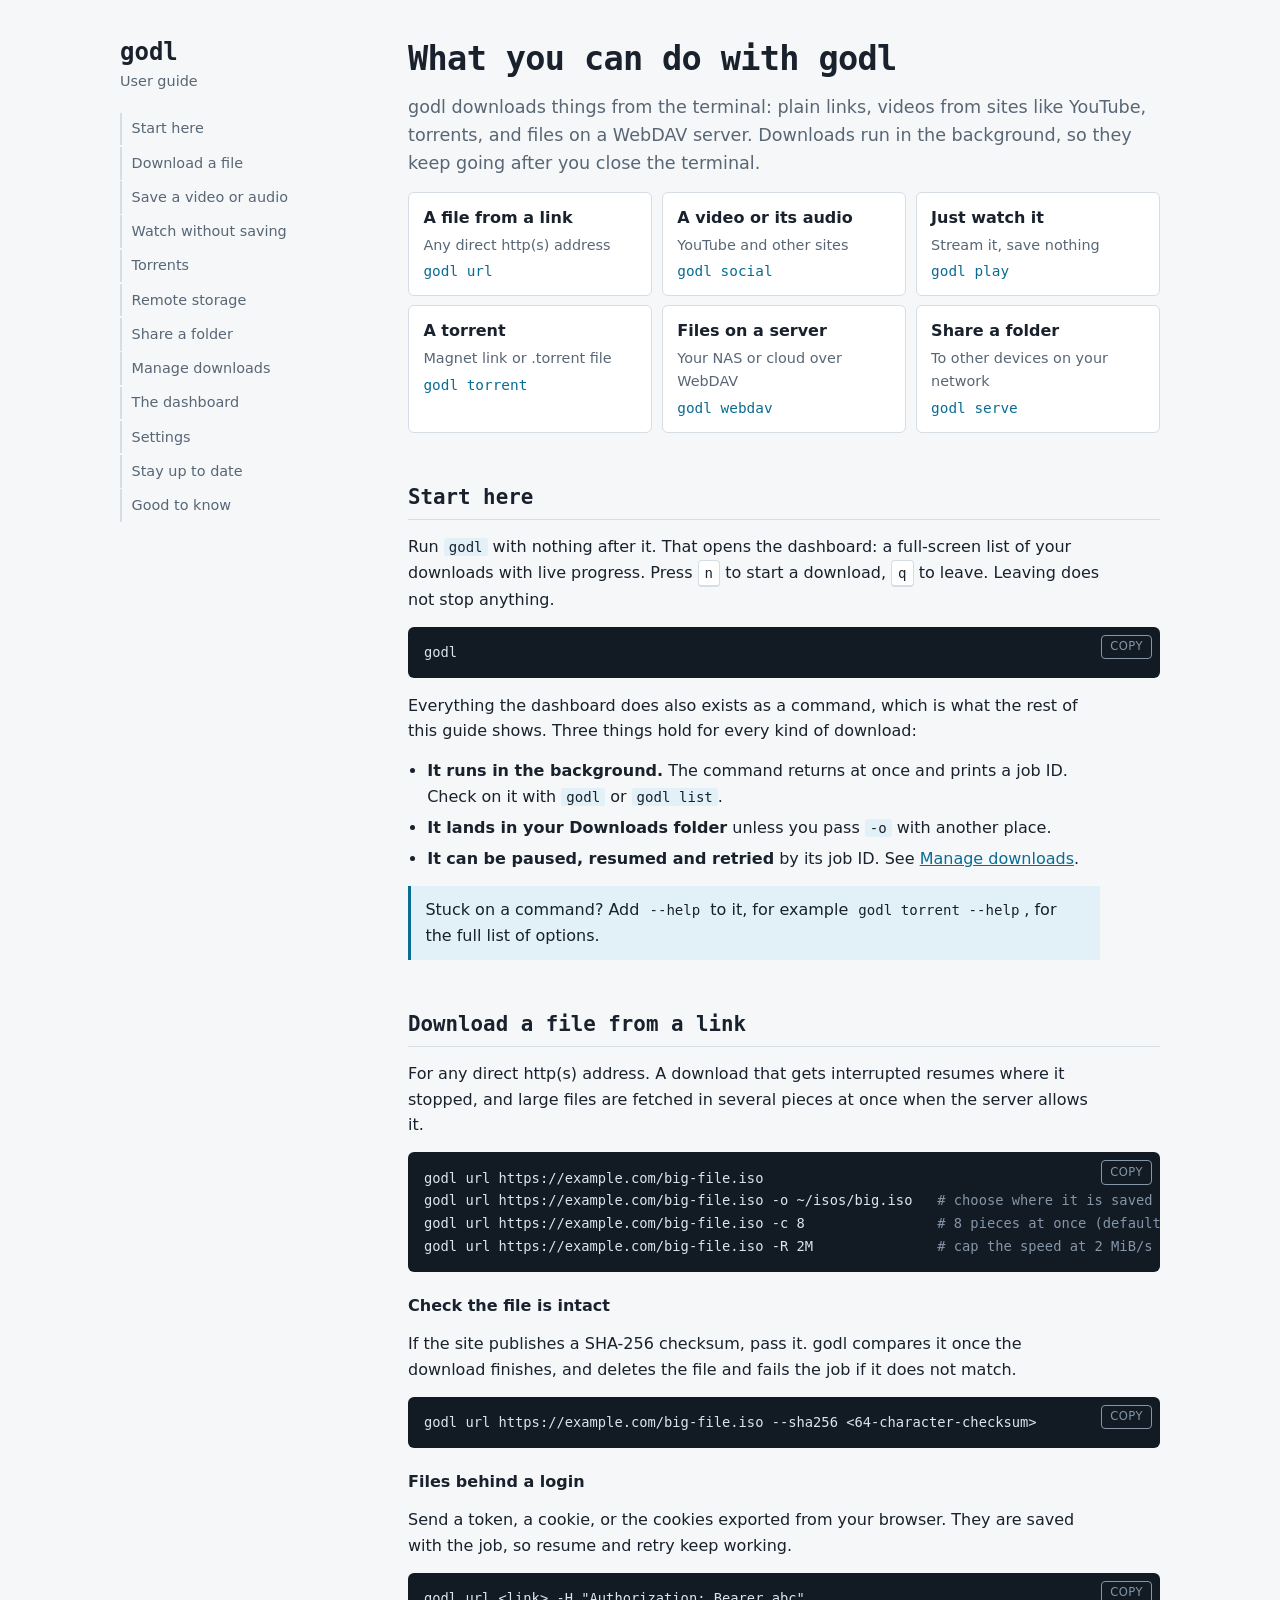
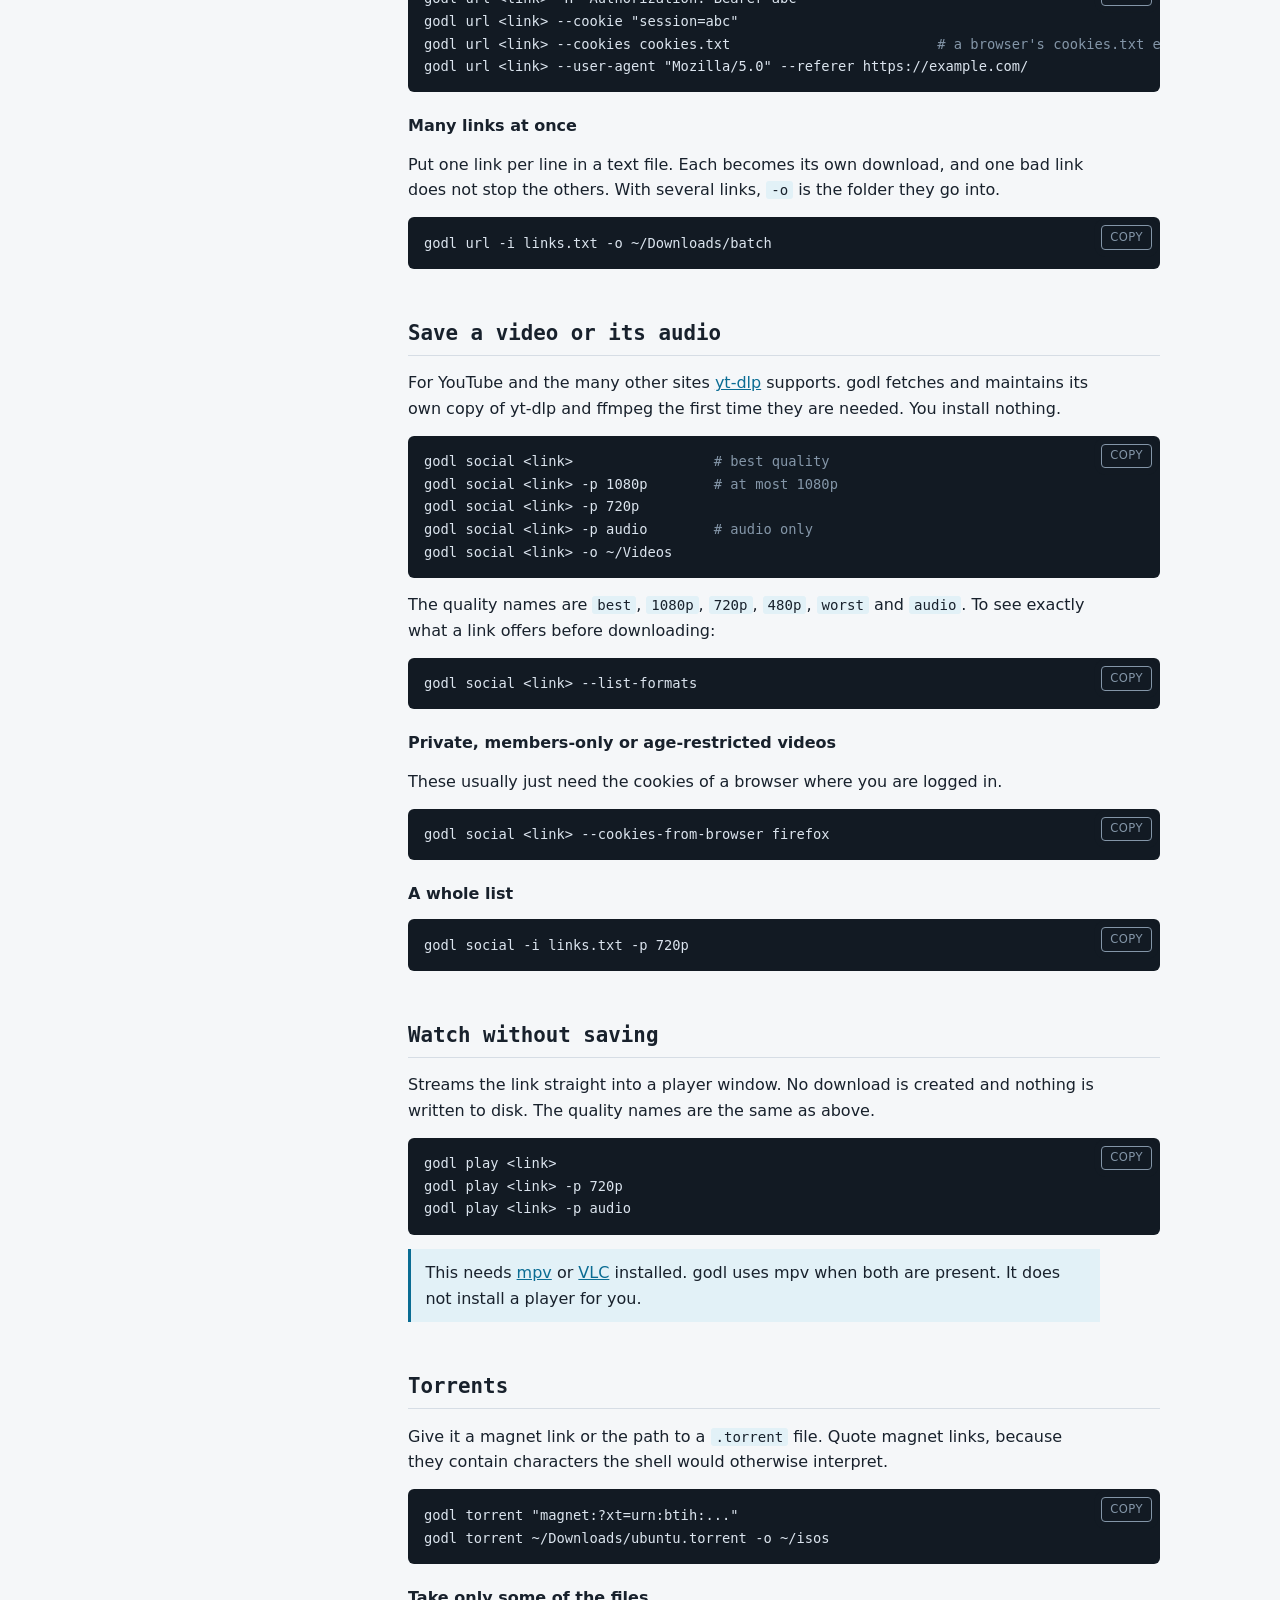
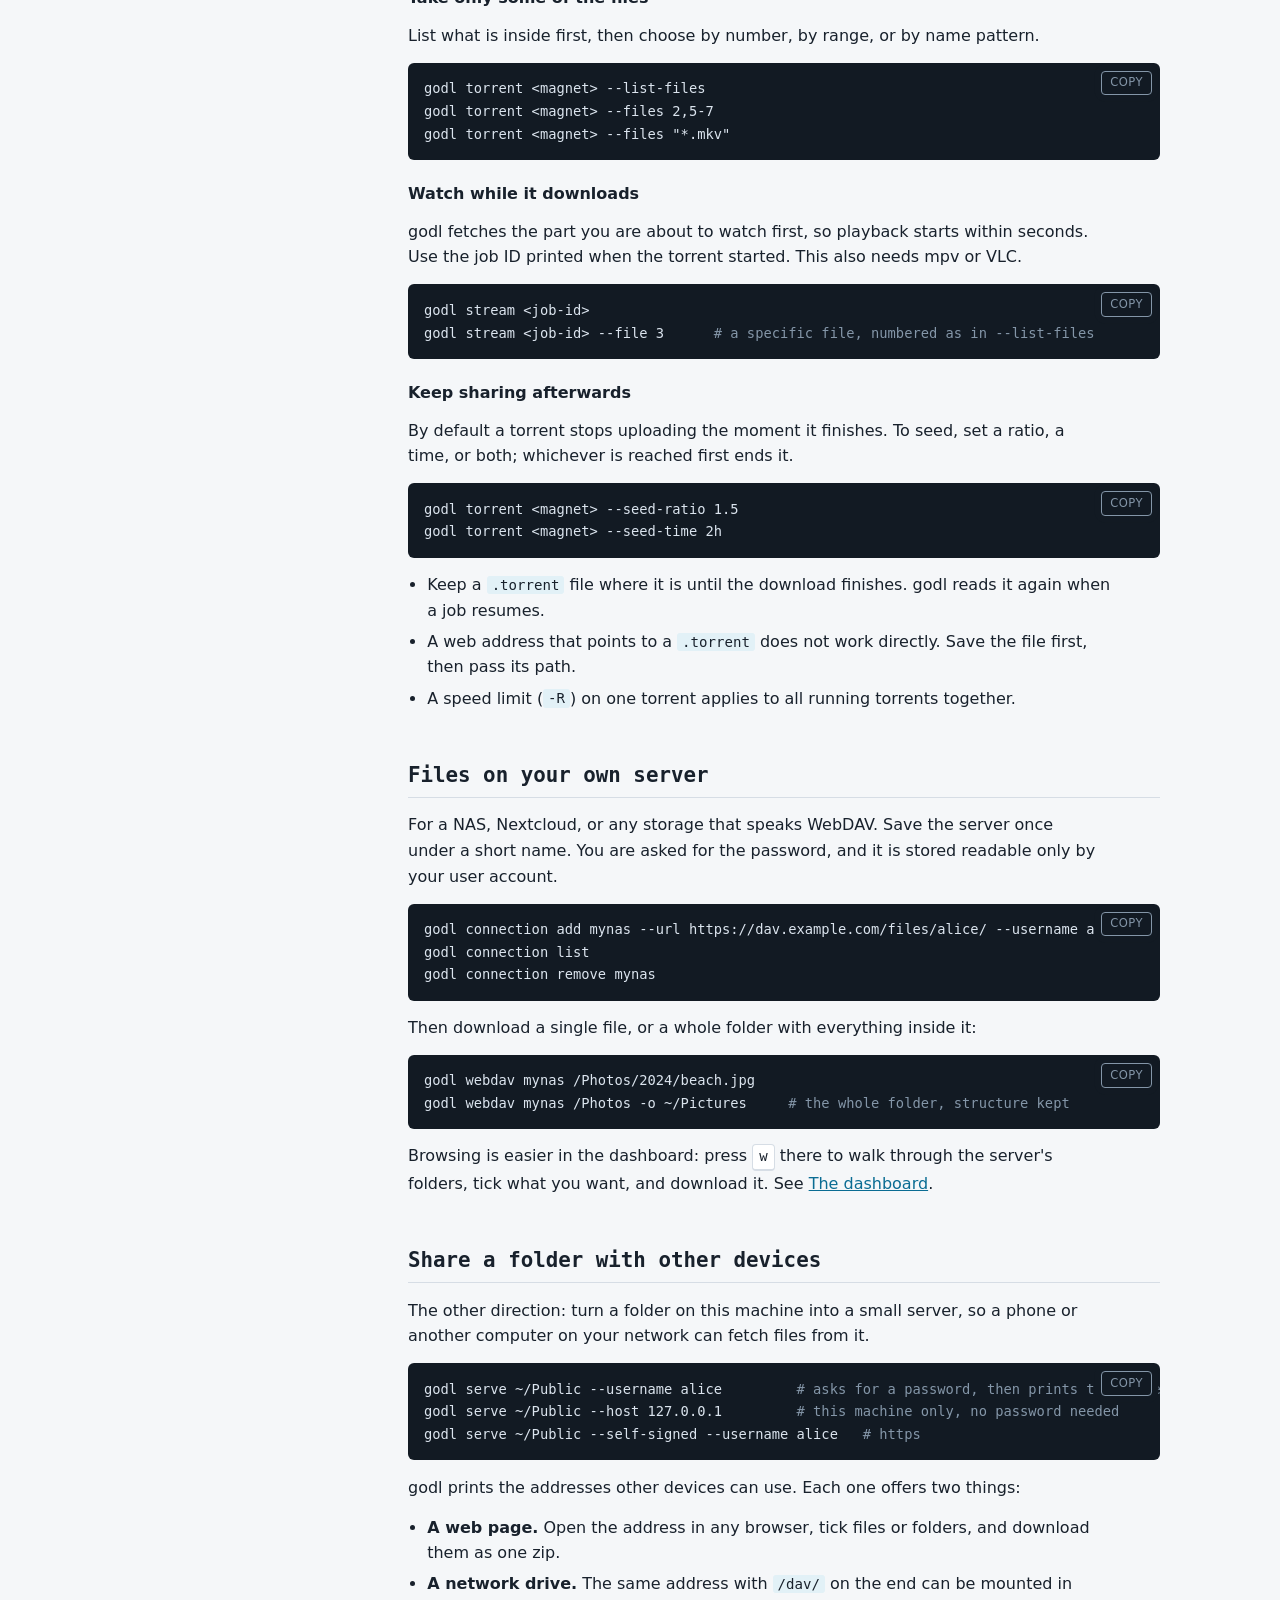
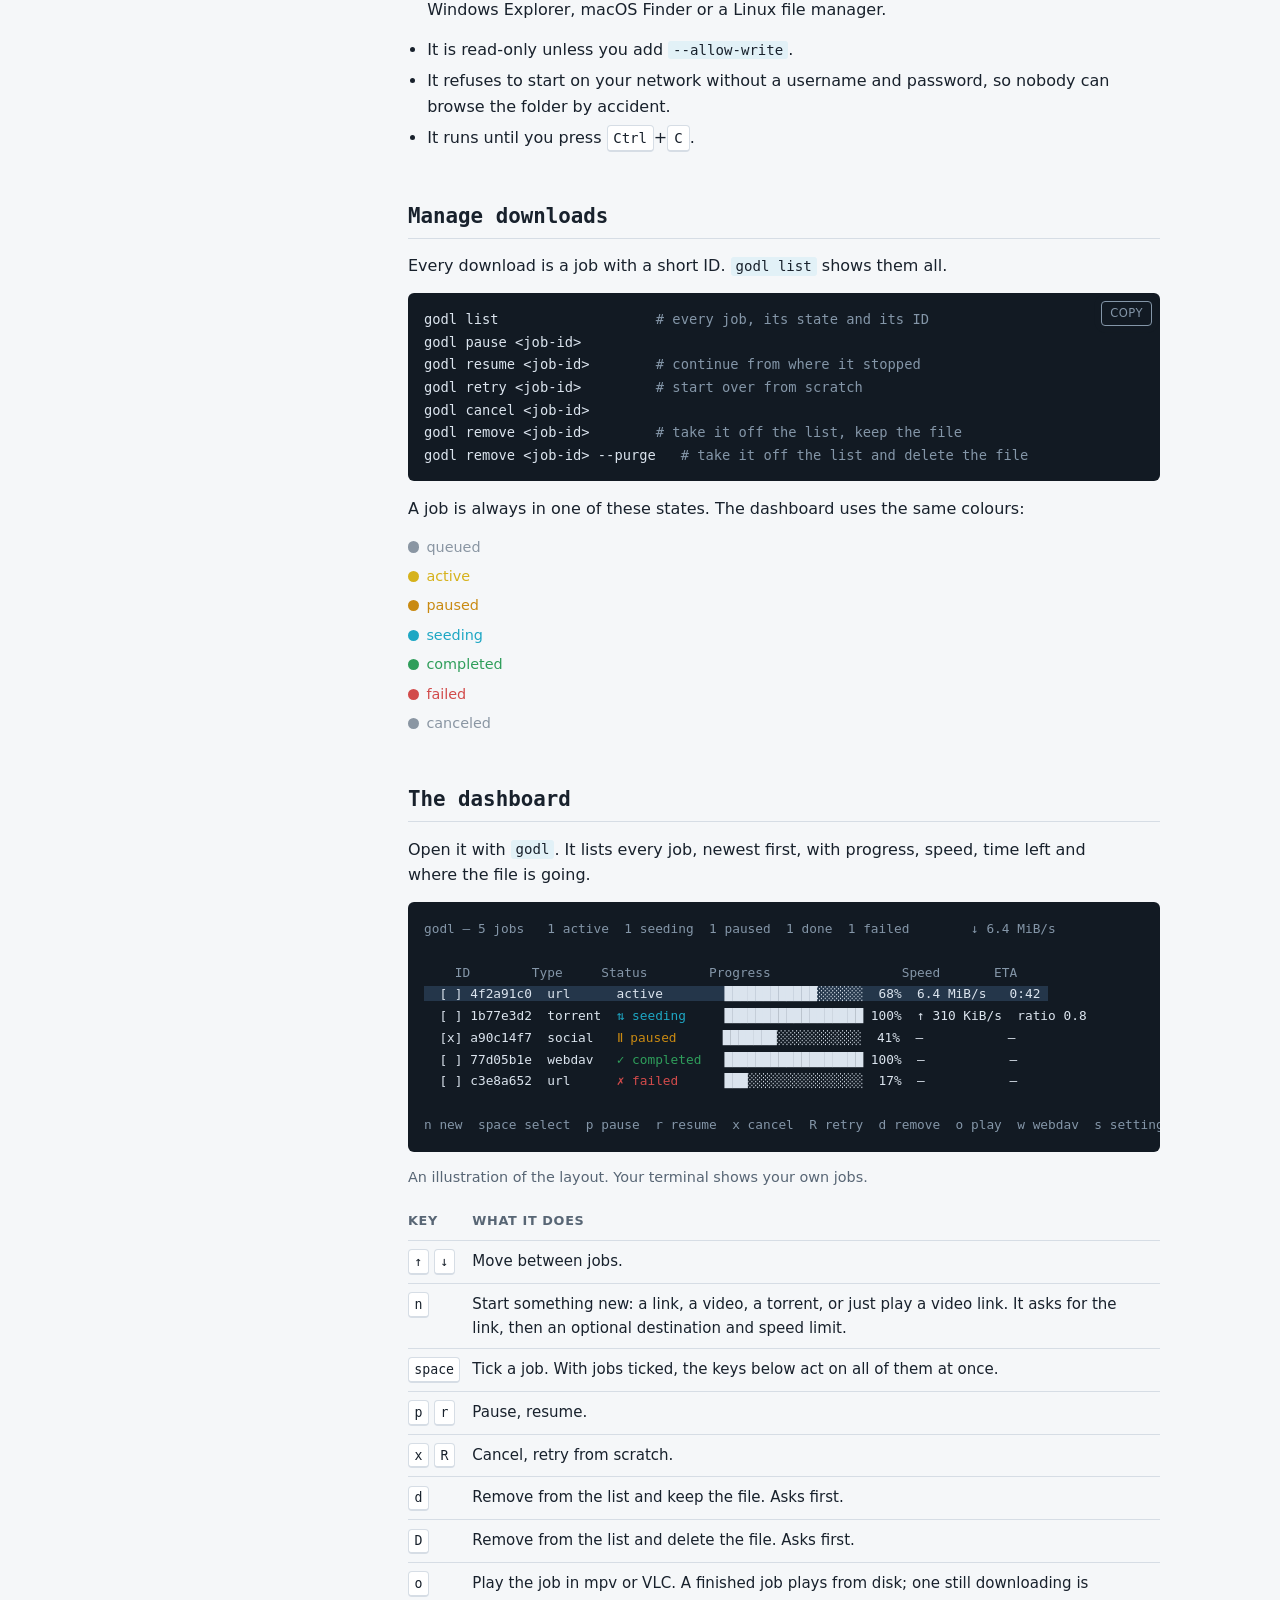
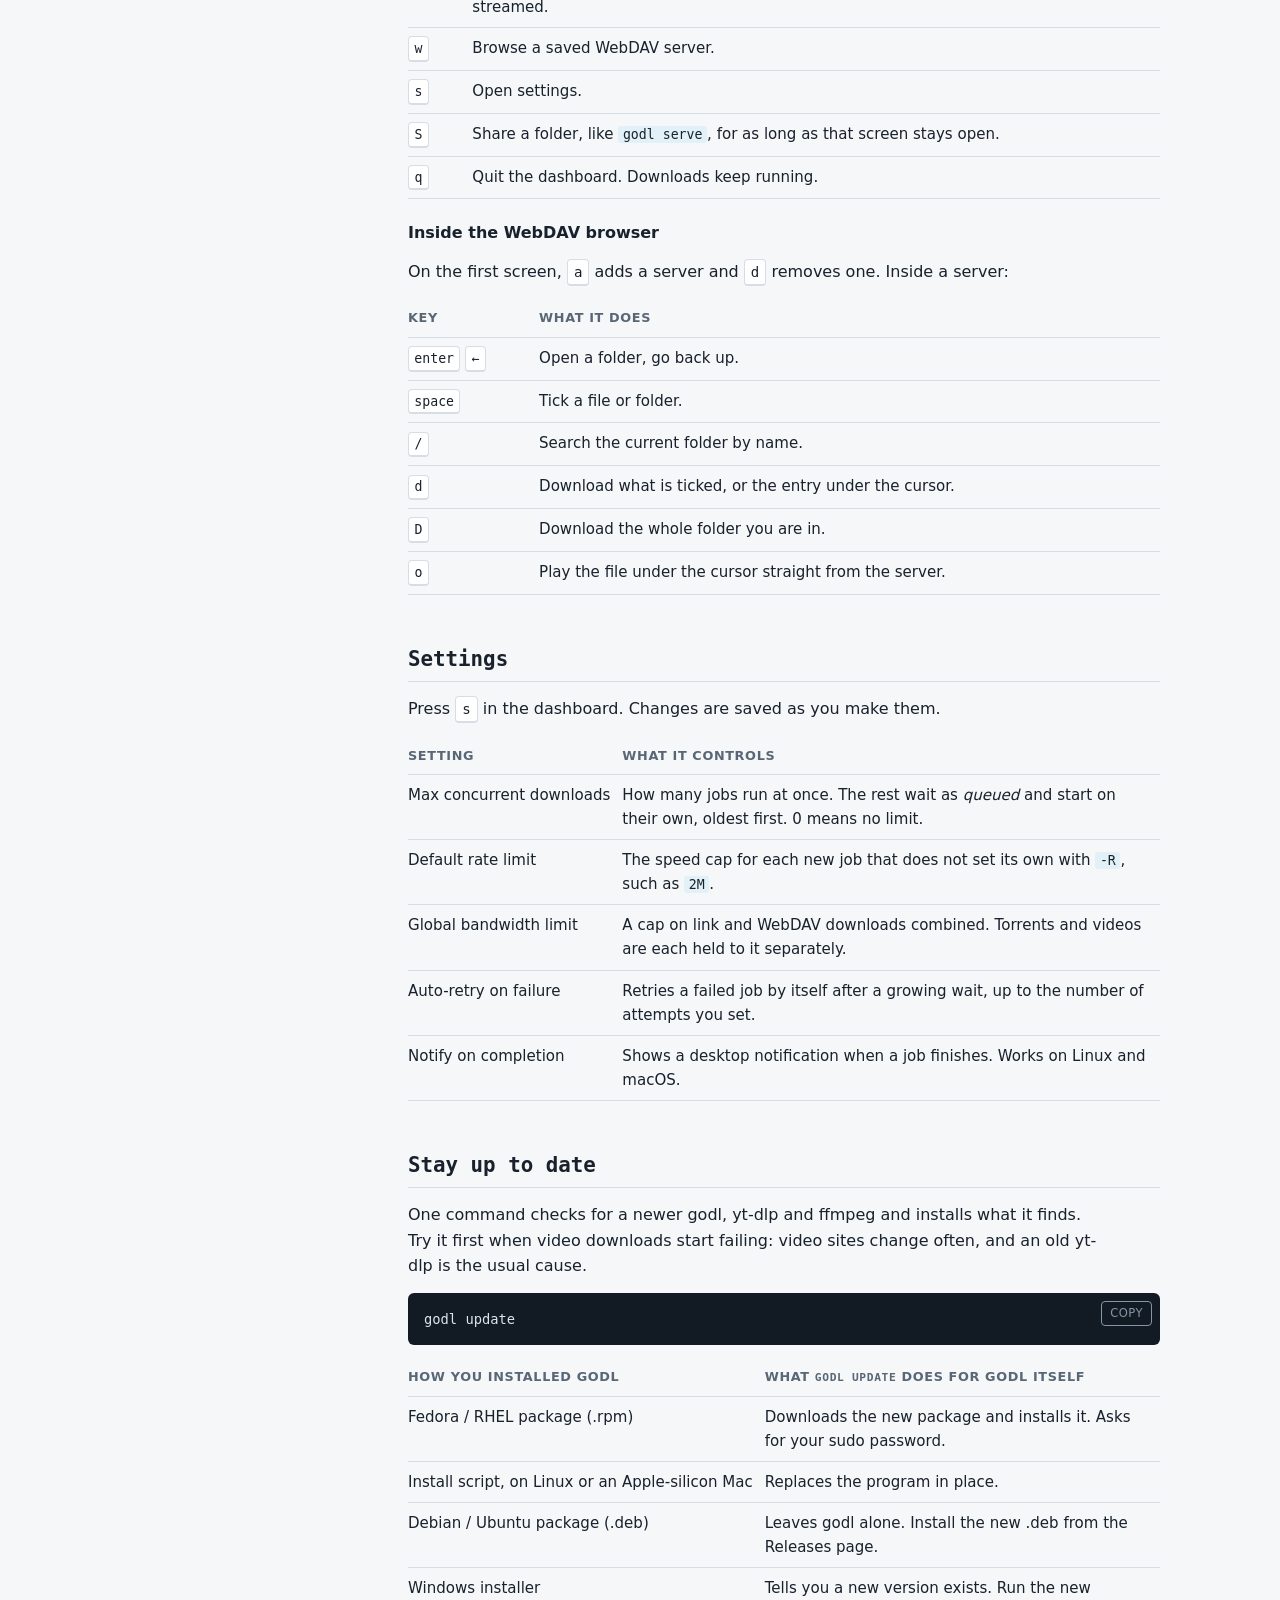
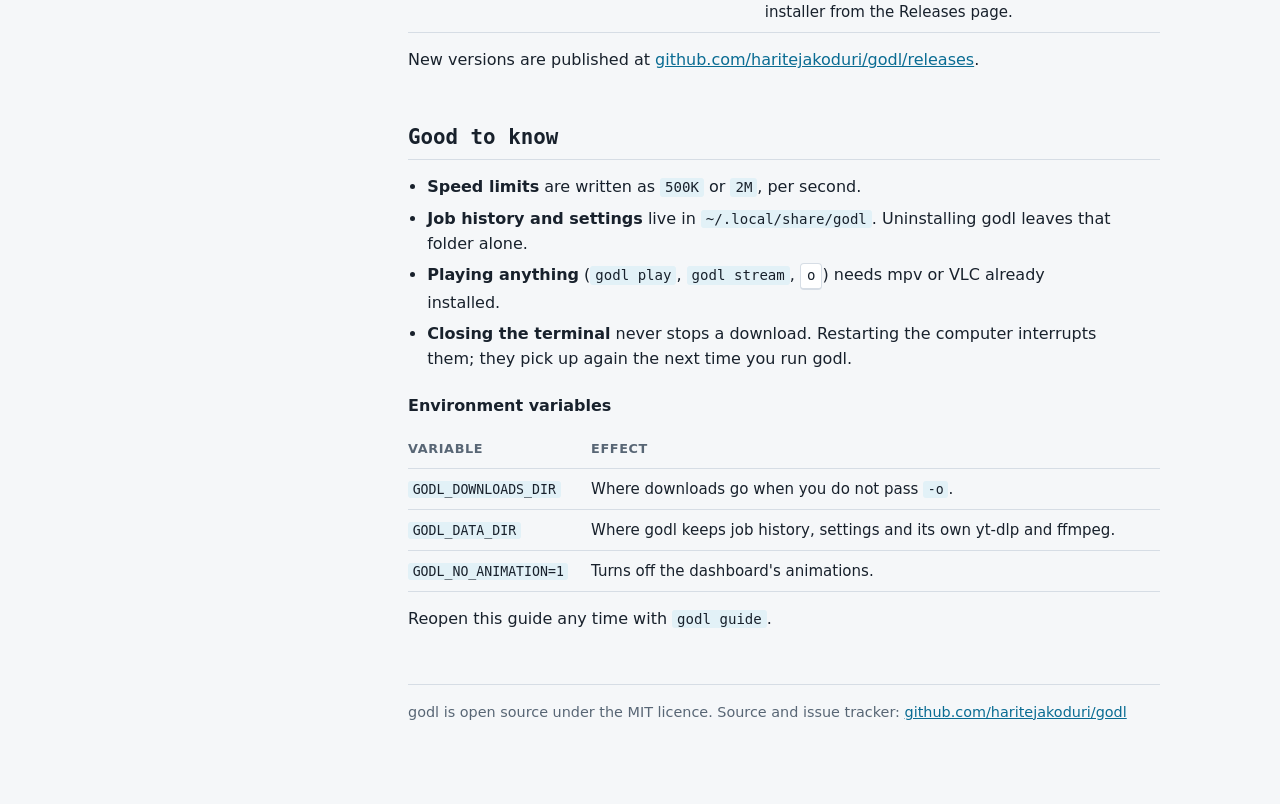
==== internal/guide/guide.html @ 3df5a755 "Add `godl guide`: an offline, illustrated user guide built into the binary godl now does enough that" ====
<!doctype html>
<html lang="en">
<head>
<meta charset="utf-8">
<meta name="viewport" content="width=device-width, initial-scale=1">
<title>godl User Guide</title>
<style>
/* Layout: a fixed contents rail beside one reading column of task-first
   sections; every command sits in its own copyable terminal block. */
:root {
  --bg: #f5f7f9;
  --surface: #ffffff;
  --fg: #18212c;
  --muted: #586675;
  --line: #d6dde5;
  --accent: #0a6c93;
  --accent-soft: #e2f1f7;
  --term-bg: #121a23;
  --term-fg: #dbe4ee;
  --term-dim: #8496a8;
  --st-queued: #8a96a3;
  --st-paused: #c98a12;
  --st-active: #d6b21c;
  --st-seeding: #1ea7c4;
  --st-done: #2f9e5b;
  --st-failed: #d24b4b;
  --mono: ui-monospace, "JetBrains Mono", "Cascadia Code", "SF Mono", Menlo, Consolas, "DejaVu Sans Mono", monospace;
  --sans: system-ui, -apple-system, "Segoe UI", "Noto Sans", Cantarell, "Helvetica Neue", Arial, sans-serif;
}
@media (prefers-color-scheme: dark) {
  :root:not([data-theme="light"]) {
    --bg: #0f151c;
    --surface: #161e28;
    --fg: #dde5ee;
    --muted: #94a3b3;
    --line: #283442;
    --accent: #5fc4ea;
    --accent-soft: #15303d;
    --term-bg: #0a0f15;
    --term-fg: #dbe4ee;
    --term-dim: #7f91a3;
    color-scheme: dark;
  }
}
:root[data-theme="dark"] {
  --bg: #0f151c;
  --surface: #161e28;
  --fg: #dde5ee;
  --muted: #94a3b3;
  --line: #283442;
  --accent: #5fc4ea;
  --accent-soft: #15303d;
  --term-bg: #0a0f15;
  --term-fg: #dbe4ee;
  --term-dim: #7f91a3;
  color-scheme: dark;
}

* { box-sizing: border-box; }
html { scroll-behavior: smooth; scroll-padding-top: 1rem; }
@media (prefers-reduced-motion: reduce) { html { scroll-behavior: auto; } }
body {
  margin: 0;
  background: var(--bg);
  color: var(--fg);
  font: 16px/1.6 var(--sans);
}
a { color: var(--accent); }
a:focus-visible, button:focus-visible { outline: 2px solid var(--accent); outline-offset: 2px; }

.page {
  display: grid;
  grid-template-columns: 15rem minmax(0, 1fr);
  gap: 3rem;
  max-width: 68rem;
  margin: 0 auto;
  padding-block: 2.5rem 5rem;
  padding-inline: 1.5rem;
}
nav.toc {
  position: sticky;
  top: 1.5rem;
  align-self: start;
  max-height: calc(100vh - 3rem);
  overflow-y: auto;
  font-size: 0.9rem;
}
nav.toc .brand {
  font: 700 1.5rem/1 var(--mono);
  color: var(--fg);
  text-decoration: none;
  display: block;
  margin-bottom: 0.35rem;
}
nav.toc .tag { color: var(--muted); margin: 0 0 1.25rem; }
nav.toc ol { list-style: none; margin: 0; padding: 0; display: flex; flex-direction: column; gap: 0.1rem; }
nav.toc li a {
  display: block;
  padding: 0.3rem 0.6rem;
  border-left: 2px solid var(--line);
  color: var(--muted);
  text-decoration: none;
}
nav.toc li a:hover { color: var(--fg); border-left-color: var(--accent); }

main { min-width: 0; display: flex; flex-direction: column; gap: 3.25rem; }
section { display: flex; flex-direction: column; gap: 0.9rem; }
section > *, header.intro > * { margin: 0; }
header.intro { display: flex; flex-direction: column; gap: 0.9rem; }
h1 { font: 700 2.1rem/1.15 var(--mono); letter-spacing: -0.02em; text-wrap: balance; }
h2 {
  font: 700 1.3rem/1.25 var(--mono);
  text-wrap: balance;
  padding-bottom: 0.5rem;
  border-bottom: 1px solid var(--line);
}
h3 { font: 600 1rem/1.3 var(--sans); margin-top: 0.6rem; }
p, li { max-width: 68ch; }
.lead { font-size: 1.1rem; color: var(--muted); }
ul { margin: 0; padding-left: 1.2rem; display: flex; flex-direction: column; gap: 0.35rem; }
code, kbd { font-family: var(--mono); font-size: 0.88em; }
p code, li code, td code {
  background: var(--accent-soft);
  padding: 0.08em 0.35em;
  border-radius: 3px;
  overflow-wrap: anywhere;
}
kbd {
  display: inline-block;
  min-width: 1.6em;
  padding: 0.05em 0.4em;
  text-align: center;
  background: var(--surface);
  border: 1px solid var(--line);
  border-bottom-width: 2px;
  border-radius: 4px;
  white-space: nowrap;
}

/* A command block: what you'd type, with a copy button. */
.term { position: relative; background: var(--term-bg); border-radius: 6px; }
.term pre {
  margin: 0;
  padding: 0.9rem 4.5rem 0.9rem 1rem;
  overflow-x: auto;
  color: var(--term-fg);
  font: 0.86rem/1.65 var(--mono);
}
.term .c { color: var(--term-dim); }
.term button {
  position: absolute;
  top: 0.5rem;
  right: 0.5rem;
  font: 0.72rem/1 var(--sans);
  letter-spacing: 0.04em;
  text-transform: uppercase;
  color: var(--term-dim);
  background: var(--term-bg);
  box-shadow: 0 0 0 0.4rem var(--term-bg);
  border: 1px solid var(--term-dim);
  border-radius: 4px;
  padding: 0.35rem 0.5rem;
  cursor: pointer;
}
.term button:hover { color: var(--term-fg); border-color: var(--term-fg); }

.note {
  border-left: 3px solid var(--accent);
  background: var(--accent-soft);
  padding: 0.7rem 0.9rem;
  max-width: 68ch;
}

/* The job-type picker at the top. */
.pick { display: grid; grid-template-columns: repeat(auto-fit, minmax(13.5rem, 1fr)); gap: 0.6rem; }
.pick a {
  display: flex;
  flex-direction: column;
  gap: 0.2rem;
  padding: 0.75rem 0.9rem;
  background: var(--surface);
  border: 1px solid var(--line);
  border-radius: 6px;
  text-decoration: none;
  color: var(--fg);
}
.pick a:hover { border-color: var(--accent); }
.pick a span { color: var(--muted); font-size: 0.9rem; }
.pick a code { color: var(--accent); font-size: 0.9rem; }

/* A still of the dashboard, in the terminal's own colours. */
.dash { background: var(--term-bg); border-radius: 6px; overflow-x: auto; }
.dash pre { margin: 0; padding: 1rem; color: var(--term-fg); font: 0.8rem/1.7 var(--mono); min-width: 44rem; }
.dash .dim { color: var(--term-dim); }
.dash .sel { background: #24364a; }
.q { color: var(--st-queued); } .pa { color: var(--st-paused); } .ac { color: var(--st-active); }
.se { color: var(--st-seeding); } .ok { color: var(--st-done); } .fa { color: var(--st-failed); }
.legend { display: flex; flex-wrap: wrap; gap: 0.4rem 1.2rem; list-style: none; padding: 0; font-size: 0.9rem; }
.legend li { display: flex; align-items: center; gap: 0.45rem; }
.legend i { width: 0.7rem; height: 0.7rem; border-radius: 50%; background: currentColor; }

.tablewrap { overflow-x: auto; }
table { border-collapse: collapse; width: 100%; font-size: 0.94rem; }
th, td { text-align: left; vertical-align: top; padding: 0.5rem 0.75rem 0.5rem 0; border-bottom: 1px solid var(--line); }
th { color: var(--muted); font-weight: 600; font-size: 0.8rem; letter-spacing: 0.05em; text-transform: uppercase; }
td:first-child { white-space: nowrap; }

footer { color: var(--muted); font-size: 0.9rem; border-top: 1px solid var(--line); padding-top: 1rem; }

@media (max-width: 52rem) {
  .page { grid-template-columns: minmax(0, 1fr); gap: 1.5rem; padding-block: 1.5rem 3rem; padding-inline: 1rem; }
  nav.toc { position: static; max-height: none; }
  nav.toc ol { flex-direction: row; flex-wrap: wrap; gap: 0.3rem; }
  nav.toc li a { border: 1px solid var(--line); border-radius: 999px; padding: 0.2rem 0.7rem; }
  h1 { font-size: 1.6rem; }
  td:first-child { white-space: normal; }
}
</style>
</head>
<body>
<div class="page">

<nav class="toc" aria-label="Contents">
  <a class="brand" href="#top">godl</a>
  <p class="tag">User guide</p>
  <ol>
    <li><a href="#start">Start here</a></li>
    <li><a href="#url">Download a file</a></li>
    <li><a href="#social">Save a video or audio</a></li>
    <li><a href="#play">Watch without saving</a></li>
    <li><a href="#torrent">Torrents</a></li>
    <li><a href="#webdav">Remote storage</a></li>
    <li><a href="#serve">Share a folder</a></li>
    <li><a href="#jobs">Manage downloads</a></li>
    <li><a href="#dashboard">The dashboard</a></li>
    <li><a href="#settings">Settings</a></li>
    <li><a href="#update">Stay up to date</a></li>
    <li><a href="#know">Good to know</a></li>
  </ol>
</nav>

<main id="top">

<header class="intro">
  <h1>What you can do with godl</h1>
  <p class="lead">godl downloads things from the terminal: plain links, videos from sites like YouTube, torrents, and files on a WebDAV server. Downloads run in the background, so they keep going after you close the terminal.</p>
  <div class="pick">
    <a href="#url"><strong>A file from a link</strong><span>Any direct http(s) address</span><code>godl url</code></a>
    <a href="#social"><strong>A video or its audio</strong><span>YouTube and other sites</span><code>godl social</code></a>
    <a href="#play"><strong>Just watch it</strong><span>Stream it, save nothing</span><code>godl play</code></a>
    <a href="#torrent"><strong>A torrent</strong><span>Magnet link or .torrent file</span><code>godl torrent</code></a>
    <a href="#webdav"><strong>Files on a server</strong><span>Your NAS or cloud over WebDAV</span><code>godl webdav</code></a>
    <a href="#serve"><strong>Share a folder</strong><span>To other devices on your network</span><code>godl serve</code></a>
  </div>
</header>

<section id="start">
  <h2>Start here</h2>
  <p>Run <code>godl</code> with nothing after it. That opens the dashboard: a full-screen list of your downloads with live progress. Press <kbd>n</kbd> to start a download, <kbd>q</kbd> to leave. Leaving does not stop anything.</p>
  <div class="term"><pre>godl</pre></div>
  <p>Everything the dashboard does also exists as a command, which is what the rest of this guide shows. Three things hold for every kind of download:</p>
  <ul>
    <li><strong>It runs in the background.</strong> The command returns at once and prints a job ID. Check on it with <code>godl</code> or <code>godl list</code>.</li>
    <li><strong>It lands in your Downloads folder</strong> unless you pass <code>-o</code> with another place.</li>
    <li><strong>It can be paused, resumed and retried</strong> by its job ID. See <a href="#jobs">Manage downloads</a>.</li>
  </ul>
  <p class="note">Stuck on a command? Add <code>--help</code> to it, for example <code>godl torrent --help</code>, for the full list of options.</p>
</section>

<section id="url">
  <h2>Download a file from a link</h2>
  <p>For any direct http(s) address. A download that gets interrupted resumes where it stopped, and large files are fetched in several pieces at once when the server allows it.</p>
  <div class="term"><pre>godl url https://example.com/big-file.iso
godl url https://example.com/big-file.iso -o ~/isos/big.iso   <span class="c"># choose where it is saved</span>
godl url https://example.com/big-file.iso -c 8                <span class="c"># 8 pieces at once (default 4)</span>
godl url https://example.com/big-file.iso -R 2M               <span class="c"># cap the speed at 2 MiB/s</span></pre></div>

  <h3>Check the file is intact</h3>
  <p>If the site publishes a SHA-256 checksum, pass it. godl compares it once the download finishes, and deletes the file and fails the job if it does not match.</p>
  <div class="term"><pre>godl url https://example.com/big-file.iso --sha256 &lt;64-character-checksum&gt;</pre></div>

  <h3>Files behind a login</h3>
  <p>Send a token, a cookie, or the cookies exported from your browser. They are saved with the job, so resume and retry keep working.</p>
  <div class="term"><pre>godl url &lt;link&gt; -H "Authorization: Bearer abc"
godl url &lt;link&gt; --cookie "session=abc"
godl url &lt;link&gt; --cookies cookies.txt                         <span class="c"># a browser's cookies.txt export</span>
godl url &lt;link&gt; --user-agent "Mozilla/5.0" --referer https://example.com/</pre></div>

  <h3>Many links at once</h3>
  <p>Put one link per line in a text file. Each becomes its own download, and one bad link does not stop the others. With several links, <code>-o</code> is the folder they go into.</p>
  <div class="term"><pre>godl url -i links.txt -o ~/Downloads/batch</pre></div>
</section>

<section id="social">
  <h2>Save a video or its audio</h2>
  <p>For YouTube and the many other sites <a href="https://github.com/yt-dlp/yt-dlp">yt-dlp</a> supports. godl fetches and maintains its own copy of yt-dlp and ffmpeg the first time they are needed. You install nothing.</p>
  <div class="term"><pre>godl social &lt;link&gt;                 <span class="c"># best quality</span>
godl social &lt;link&gt; -p 1080p        <span class="c"># at most 1080p</span>
godl social &lt;link&gt; -p 720p
godl social &lt;link&gt; -p audio        <span class="c"># audio only</span>
godl social &lt;link&gt; -o ~/Videos</pre></div>
  <p>The quality names are <code>best</code>, <code>1080p</code>, <code>720p</code>, <code>480p</code>, <code>worst</code> and <code>audio</code>. To see exactly what a link offers before downloading:</p>
  <div class="term"><pre>godl social &lt;link&gt; --list-formats</pre></div>

  <h3>Private, members-only or age-restricted videos</h3>
  <p>These usually just need the cookies of a browser where you are logged in.</p>
  <div class="term"><pre>godl social &lt;link&gt; --cookies-from-browser firefox</pre></div>

  <h3>A whole list</h3>
  <div class="term"><pre>godl social -i links.txt -p 720p</pre></div>
</section>

<section id="play">
  <h2>Watch without saving</h2>
  <p>Streams the link straight into a player window. No download is created and nothing is written to disk. The quality names are the same as above.</p>
  <div class="term"><pre>godl play &lt;link&gt;
godl play &lt;link&gt; -p 720p
godl play &lt;link&gt; -p audio</pre></div>
  <p class="note">This needs <a href="https://mpv.io">mpv</a> or <a href="https://www.videolan.org/vlc/">VLC</a> installed. godl uses mpv when both are present. It does not install a player for you.</p>
</section>

<section id="torrent">
  <h2>Torrents</h2>
  <p>Give it a magnet link or the path to a <code>.torrent</code> file. Quote magnet links, because they contain characters the shell would otherwise interpret.</p>
  <div class="term"><pre>godl torrent "magnet:?xt=urn:btih:..."
godl torrent ~/Downloads/ubuntu.torrent -o ~/isos</pre></div>

  <h3>Take only some of the files</h3>
  <p>List what is inside first, then choose by number, by range, or by name pattern.</p>
  <div class="term"><pre>godl torrent &lt;magnet&gt; --list-files
godl torrent &lt;magnet&gt; --files 2,5-7
godl torrent &lt;magnet&gt; --files "*.mkv"</pre></div>

  <h3>Watch while it downloads</h3>
  <p>godl fetches the part you are about to watch first, so playback starts within seconds. Use the job ID printed when the torrent started. This also needs mpv or VLC.</p>
  <div class="term"><pre>godl stream &lt;job-id&gt;
godl stream &lt;job-id&gt; --file 3      <span class="c"># a specific file, numbered as in --list-files</span></pre></div>

  <h3>Keep sharing afterwards</h3>
  <p>By default a torrent stops uploading the moment it finishes. To seed, set a ratio, a time, or both; whichever is reached first ends it.</p>
  <div class="term"><pre>godl torrent &lt;magnet&gt; --seed-ratio 1.5
godl torrent &lt;magnet&gt; --seed-time 2h</pre></div>

  <ul>
    <li>Keep a <code>.torrent</code> file where it is until the download finishes. godl reads it again when a job resumes.</li>
    <li>A web address that points to a <code>.torrent</code> does not work directly. Save the file first, then pass its path.</li>
    <li>A speed limit (<code>-R</code>) on one torrent applies to all running torrents together.</li>
  </ul>
</section>

<section id="webdav">
  <h2>Files on your own server</h2>
  <p>For a NAS, Nextcloud, or any storage that speaks WebDAV. Save the server once under a short name. You are asked for the password, and it is stored readable only by your user account.</p>
  <div class="term"><pre>godl connection add mynas --url https://dav.example.com/files/alice/ --username alice
godl connection list
godl connection remove mynas</pre></div>
  <p>Then download a single file, or a whole folder with everything inside it:</p>
  <div class="term"><pre>godl webdav mynas /Photos/2024/beach.jpg
godl webdav mynas /Photos -o ~/Pictures     <span class="c"># the whole folder, structure kept</span></pre></div>
  <p>Browsing is easier in the dashboard: press <kbd>w</kbd> there to walk through the server's folders, tick what you want, and download it. See <a href="#dashboard">The dashboard</a>.</p>
</section>

<section id="serve">
  <h2>Share a folder with other devices</h2>
  <p>The other direction: turn a folder on this machine into a small server, so a phone or another computer on your network can fetch files from it.</p>
  <div class="term"><pre>godl serve ~/Public --username alice         <span class="c"># asks for a password, then prints the addresses</span>
godl serve ~/Public --host 127.0.0.1         <span class="c"># this machine only, no password needed</span>
godl serve ~/Public --self-signed --username alice   <span class="c"># https</span></pre></div>
  <p>godl prints the addresses other devices can use. Each one offers two things:</p>
  <ul>
    <li><strong>A web page.</strong> Open the address in any browser, tick files or folders, and download them as one zip.</li>
    <li><strong>A network drive.</strong> The same address with <code>/dav/</code> on the end can be mounted in Windows Explorer, macOS Finder or a Linux file manager.</li>
  </ul>
  <ul>
    <li>It is read-only unless you add <code>--allow-write</code>.</li>
    <li>It refuses to start on your network without a username and password, so nobody can browse the folder by accident.</li>
    <li>It runs until you press <kbd>Ctrl</kbd>+<kbd>C</kbd>.</li>
  </ul>
</section>

<section id="jobs">
  <h2>Manage downloads</h2>
  <p>Every download is a job with a short ID. <code>godl list</code> shows them all.</p>
  <div class="term"><pre>godl list                   <span class="c"># every job, its state and its ID</span>
godl pause &lt;job-id&gt;
godl resume &lt;job-id&gt;        <span class="c"># continue from where it stopped</span>
godl retry &lt;job-id&gt;         <span class="c"># start over from scratch</span>
godl cancel &lt;job-id&gt;
godl remove &lt;job-id&gt;        <span class="c"># take it off the list, keep the file</span>
godl remove &lt;job-id&gt; --purge   <span class="c"># take it off the list and delete the file</span></pre></div>
  <p>A job is always in one of these states. The dashboard uses the same colours:</p>
  <ul class="legend">
    <li class="q"><i></i>queued</li>
    <li class="ac"><i></i>active</li>
    <li class="pa"><i></i>paused</li>
    <li class="se"><i></i>seeding</li>
    <li class="ok"><i></i>completed</li>
    <li class="fa"><i></i>failed</li>
    <li class="q"><i></i>canceled</li>
  </ul>
</section>

<section id="dashboard">
  <h2>The dashboard</h2>
  <p>Open it with <code>godl</code>. It lists every job, newest first, with progress, speed, time left and where the file is going.</p>
  <div class="dash" role="img" aria-label="Illustration of the godl dashboard with five jobs in different states"><pre><span class="dim">godl — 5 jobs   1 active  1 seeding  1 paused  1 done  1 failed        ↓ 6.4 MiB/s</span>

<span class="dim">    ID        Type     Status        Progress                 Speed       ETA</span>
<span class="sel">  [ ] 4f2a91c0  url      active        ████████████░░░░░░  68%  6.4 MiB/s   0:42 </span>
  [ ] 1b77e3d2  torrent  <span class="se">⇅ seeding</span>     ██████████████████ 100%  ↑ 310 KiB/s  ratio 0.8
  [x] a90c14f7  social   <span class="pa">Ⅱ paused</span>      ███████░░░░░░░░░░░  41%  —           —
  [ ] 77d05b1e  webdav   <span class="ok">✓ completed</span>   ██████████████████ 100%  —           —
  [ ] c3e8a652  url      <span class="fa">✗ failed</span>      ███░░░░░░░░░░░░░░░  17%  —           —

<span class="dim">n new  space select  p pause  r resume  x cancel  R retry  d remove  o play  w webdav  s settings  q quit</span></pre></div>
  <p style="color:var(--muted);font-size:0.9rem">An illustration of the layout. Your terminal shows your own jobs.</p>

  <div class="tablewrap">
  <table>
    <thead><tr><th>Key</th><th>What it does</th></tr></thead>
    <tbody>
      <tr><td><kbd>↑</kbd> <kbd>↓</kbd></td><td>Move between jobs.</td></tr>
      <tr><td><kbd>n</kbd></td><td>Start something new: a link, a video, a torrent, or just play a video link. It asks for the link, then an optional destination and speed limit.</td></tr>
      <tr><td><kbd>space</kbd></td><td>Tick a job. With jobs ticked, the keys below act on all of them at once.</td></tr>
      <tr><td><kbd>p</kbd> <kbd>r</kbd></td><td>Pause, resume.</td></tr>
      <tr><td><kbd>x</kbd> <kbd>R</kbd></td><td>Cancel, retry from scratch.</td></tr>
      <tr><td><kbd>d</kbd></td><td>Remove from the list and keep the file. Asks first.</td></tr>
      <tr><td><kbd>D</kbd></td><td>Remove from the list and delete the file. Asks first.</td></tr>
      <tr><td><kbd>o</kbd></td><td>Play the job in mpv or VLC. A finished job plays from disk; one still downloading is streamed.</td></tr>
      <tr><td><kbd>w</kbd></td><td>Browse a saved WebDAV server.</td></tr>
      <tr><td><kbd>s</kbd></td><td>Open settings.</td></tr>
      <tr><td><kbd>S</kbd></td><td>Share a folder, like <code>godl serve</code>, for as long as that screen stays open.</td></tr>
      <tr><td><kbd>q</kbd></td><td>Quit the dashboard. Downloads keep running.</td></tr>
    </tbody>
  </table>
  </div>

  <h3>Inside the WebDAV browser</h3>
  <p>On the first screen, <kbd>a</kbd> adds a server and <kbd>d</kbd> removes one. Inside a server:</p>
  <div class="tablewrap">
  <table>
    <thead><tr><th>Key</th><th>What it does</th></tr></thead>
    <tbody>
      <tr><td><kbd>enter</kbd> <kbd>←</kbd></td><td>Open a folder, go back up.</td></tr>
      <tr><td><kbd>space</kbd></td><td>Tick a file or folder.</td></tr>
      <tr><td><kbd>/</kbd></td><td>Search the current folder by name.</td></tr>
      <tr><td><kbd>d</kbd></td><td>Download what is ticked, or the entry under the cursor.</td></tr>
      <tr><td><kbd>D</kbd></td><td>Download the whole folder you are in.</td></tr>
      <tr><td><kbd>o</kbd></td><td>Play the file under the cursor straight from the server.</td></tr>
    </tbody>
  </table>
  </div>
</section>

<section id="settings">
  <h2>Settings</h2>
  <p>Press <kbd>s</kbd> in the dashboard. Changes are saved as you make them.</p>
  <div class="tablewrap">
  <table>
    <thead><tr><th>Setting</th><th>What it controls</th></tr></thead>
    <tbody>
      <tr><td>Max concurrent downloads</td><td>How many jobs run at once. The rest wait as <em>queued</em> and start on their own, oldest first. 0 means no limit.</td></tr>
      <tr><td>Default rate limit</td><td>The speed cap for each new job that does not set its own with <code>-R</code>, such as <code>2M</code>.</td></tr>
      <tr><td>Global bandwidth limit</td><td>A cap on link and WebDAV downloads combined. Torrents and videos are each held to it separately.</td></tr>
      <tr><td>Auto-retry on failure</td><td>Retries a failed job by itself after a growing wait, up to the number of attempts you set.</td></tr>
      <tr><td>Notify on completion</td><td>Shows a desktop notification when a job finishes. Works on Linux and macOS.</td></tr>
    </tbody>
  </table>
  </div>
</section>

<section id="update">
  <h2>Stay up to date</h2>
  <p>One command checks for a newer godl, yt-dlp and ffmpeg and installs what it finds. Try it first when video downloads start failing: video sites change often, and an old yt-dlp is the usual cause.</p>
  <div class="term"><pre>godl update</pre></div>
  <div class="tablewrap">
  <table>
    <thead><tr><th>How you installed godl</th><th>What <code>godl update</code> does for godl itself</th></tr></thead>
    <tbody>
      <tr><td>Fedora / RHEL package (.rpm)</td><td>Downloads the new package and installs it. Asks for your sudo password.</td></tr>
      <tr><td>Install script, on Linux or an Apple-silicon Mac</td><td>Replaces the program in place.</td></tr>
      <tr><td>Debian / Ubuntu package (.deb)</td><td>Leaves godl alone. Install the new .deb from the Releases page.</td></tr>
      <tr><td>Windows installer</td><td>Tells you a new version exists. Run the new installer from the Releases page.</td></tr>
    </tbody>
  </table>
  </div>
  <p>New versions are published at <a href="https://github.com/haritejakoduri/godl/releases/latest">github.com/haritejakoduri/godl/releases</a>.</p>
</section>

<section id="know">
  <h2>Good to know</h2>
  <ul>
    <li><strong>Speed limits</strong> are written as <code>500K</code> or <code>2M</code>, per second.</li>
    <li><strong>Job history and settings</strong> live in <code>~/.local/share/godl</code>. Uninstalling godl leaves that folder alone.</li>
    <li><strong>Playing anything</strong> (<code>godl play</code>, <code>godl stream</code>, <kbd>o</kbd>) needs mpv or VLC already installed.</li>
    <li><strong>Closing the terminal</strong> never stops a download. Restarting the computer interrupts them; they pick up again the next time you run godl.</li>
  </ul>
  <h3>Environment variables</h3>
  <div class="tablewrap">
  <table>
    <thead><tr><th>Variable</th><th>Effect</th></tr></thead>
    <tbody>
      <tr><td><code>GODL_DOWNLOADS_DIR</code></td><td>Where downloads go when you do not pass <code>-o</code>.</td></tr>
      <tr><td><code>GODL_DATA_DIR</code></td><td>Where godl keeps job history, settings and its own yt-dlp and ffmpeg.</td></tr>
      <tr><td><code>GODL_NO_ANIMATION=1</code></td><td>Turns off the dashboard's animations.</td></tr>
    </tbody>
  </table>
  </div>
  <p>Reopen this guide any time with <code>godl guide</code>.</p>
</section>

<footer>godl is open source under the MIT licence. Source and issue tracker: <a href="https://github.com/haritejakoduri/godl">github.com/haritejakoduri/godl</a></footer>

</main>
</div>

<script>
// Add a copy button to each command block. The comments after "#" are
// for the reader, so they are stripped from what gets copied.
document.querySelectorAll('.term').forEach(function (block) {
  var pre = block.querySelector('pre');
  var btn = document.createElement('button');
  btn.type = 'button';
  btn.textContent = 'Copy';
  btn.addEventListener('click', function () {
    var clone = pre.cloneNode(true);
    clone.querySelectorAll('.c').forEach(function (c) { c.remove(); });
    var text = clone.textContent.split('\n').map(function (l) { return l.replace(/\s+$/, ''); }).join('\n');
    var done = function () {
      btn.textContent = 'Copied';
      setTimeout(function () { btn.textContent = 'Copy'; }, 1400);
    };
    var select = function () {
      var range = document.createRange();
      range.selectNodeContents(pre);
      var sel = window.getSelection();
      sel.removeAllRanges();
      sel.addRange(range);
      btn.textContent = 'Selected';
    };
    if (navigator.clipboard && navigator.clipboard.writeText) {
      navigator.clipboard.writeText(text).then(done, select);
    } else {
      select();
    }
  });
  block.appendChild(btn);
});
</script>
</body>
</html>
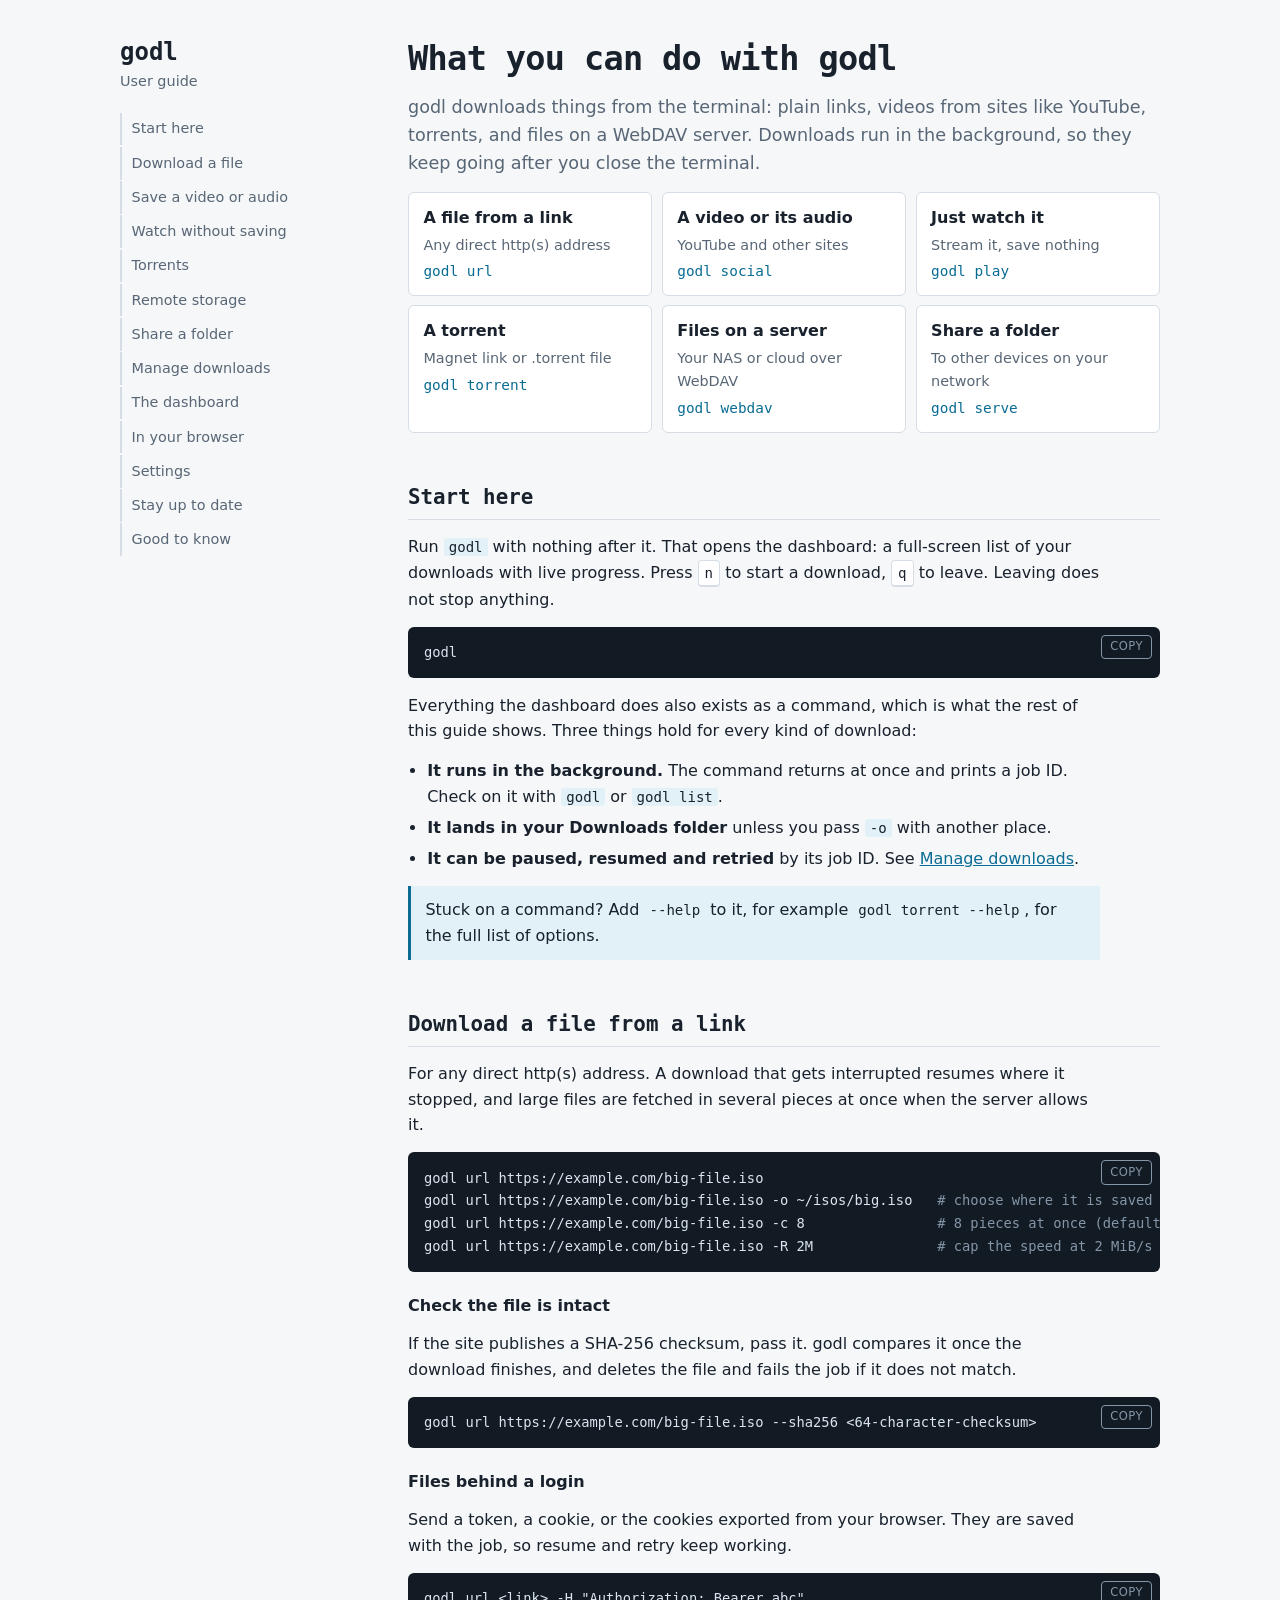
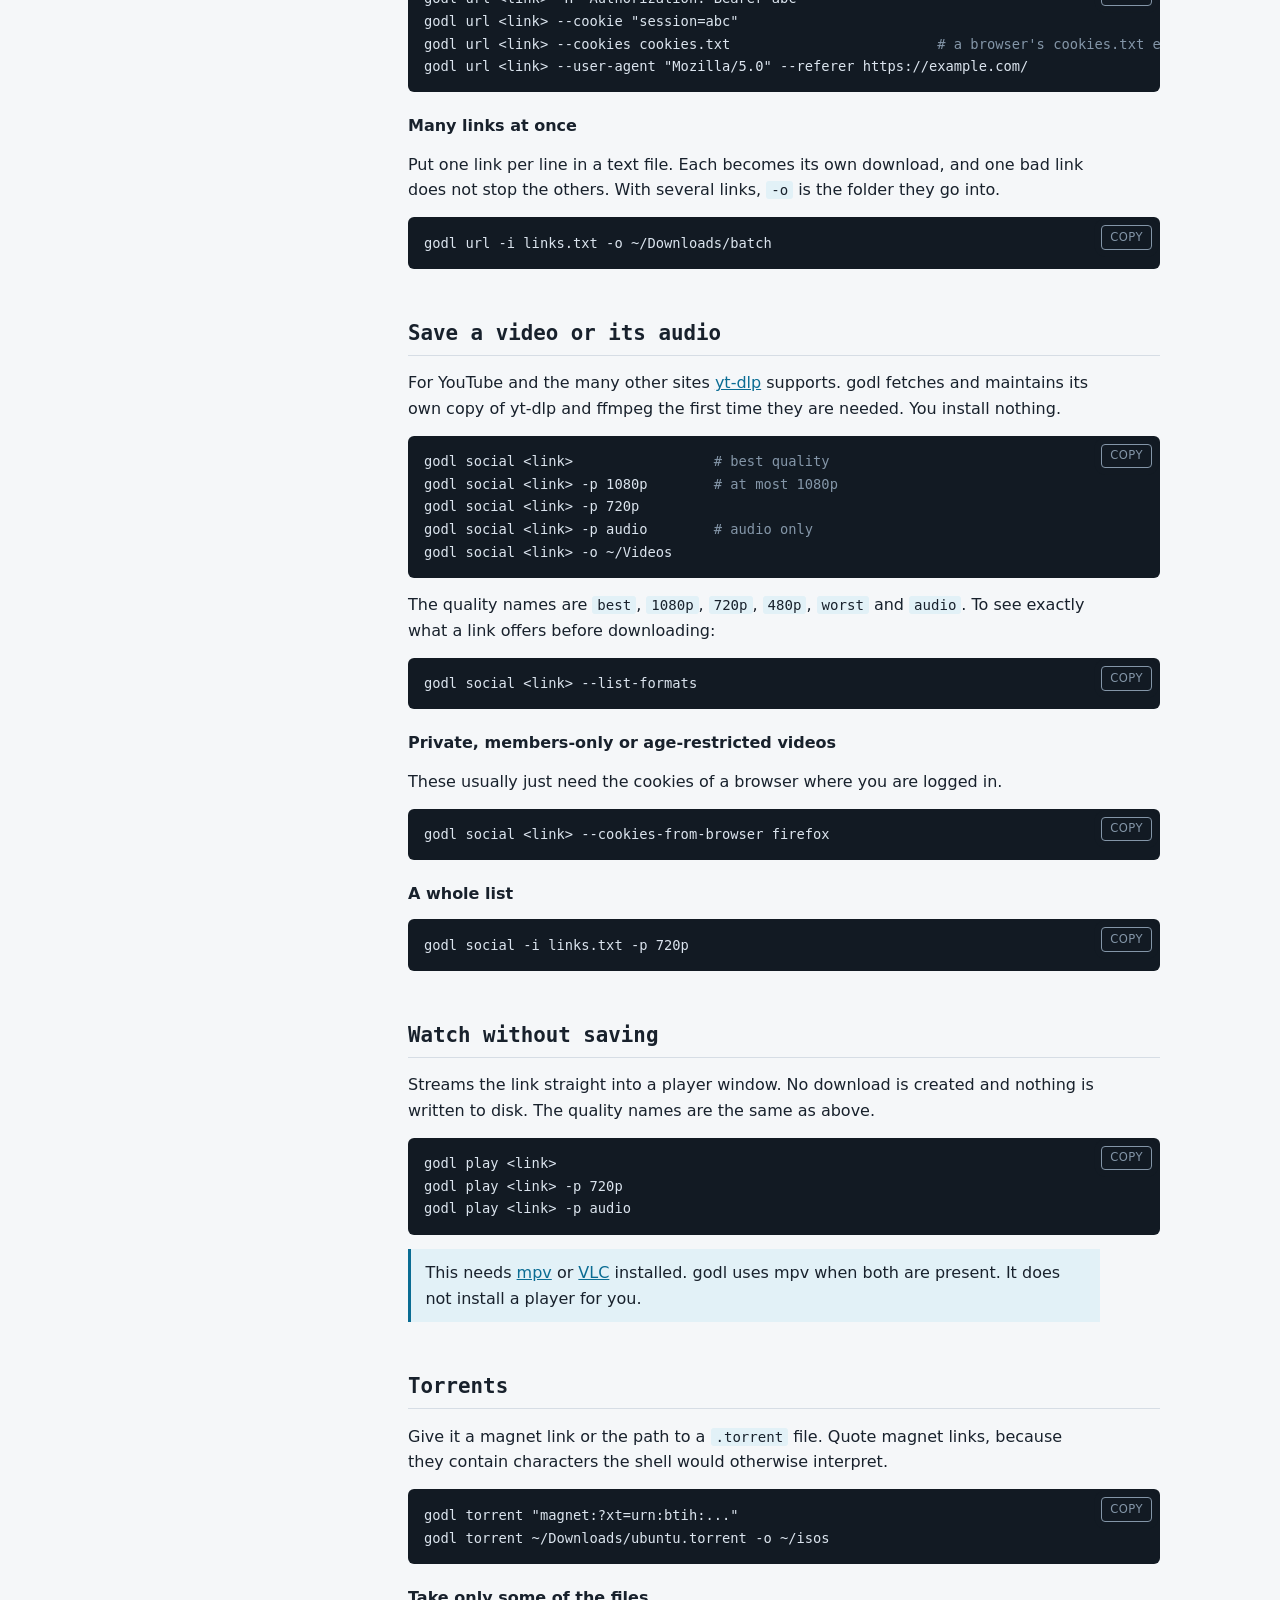
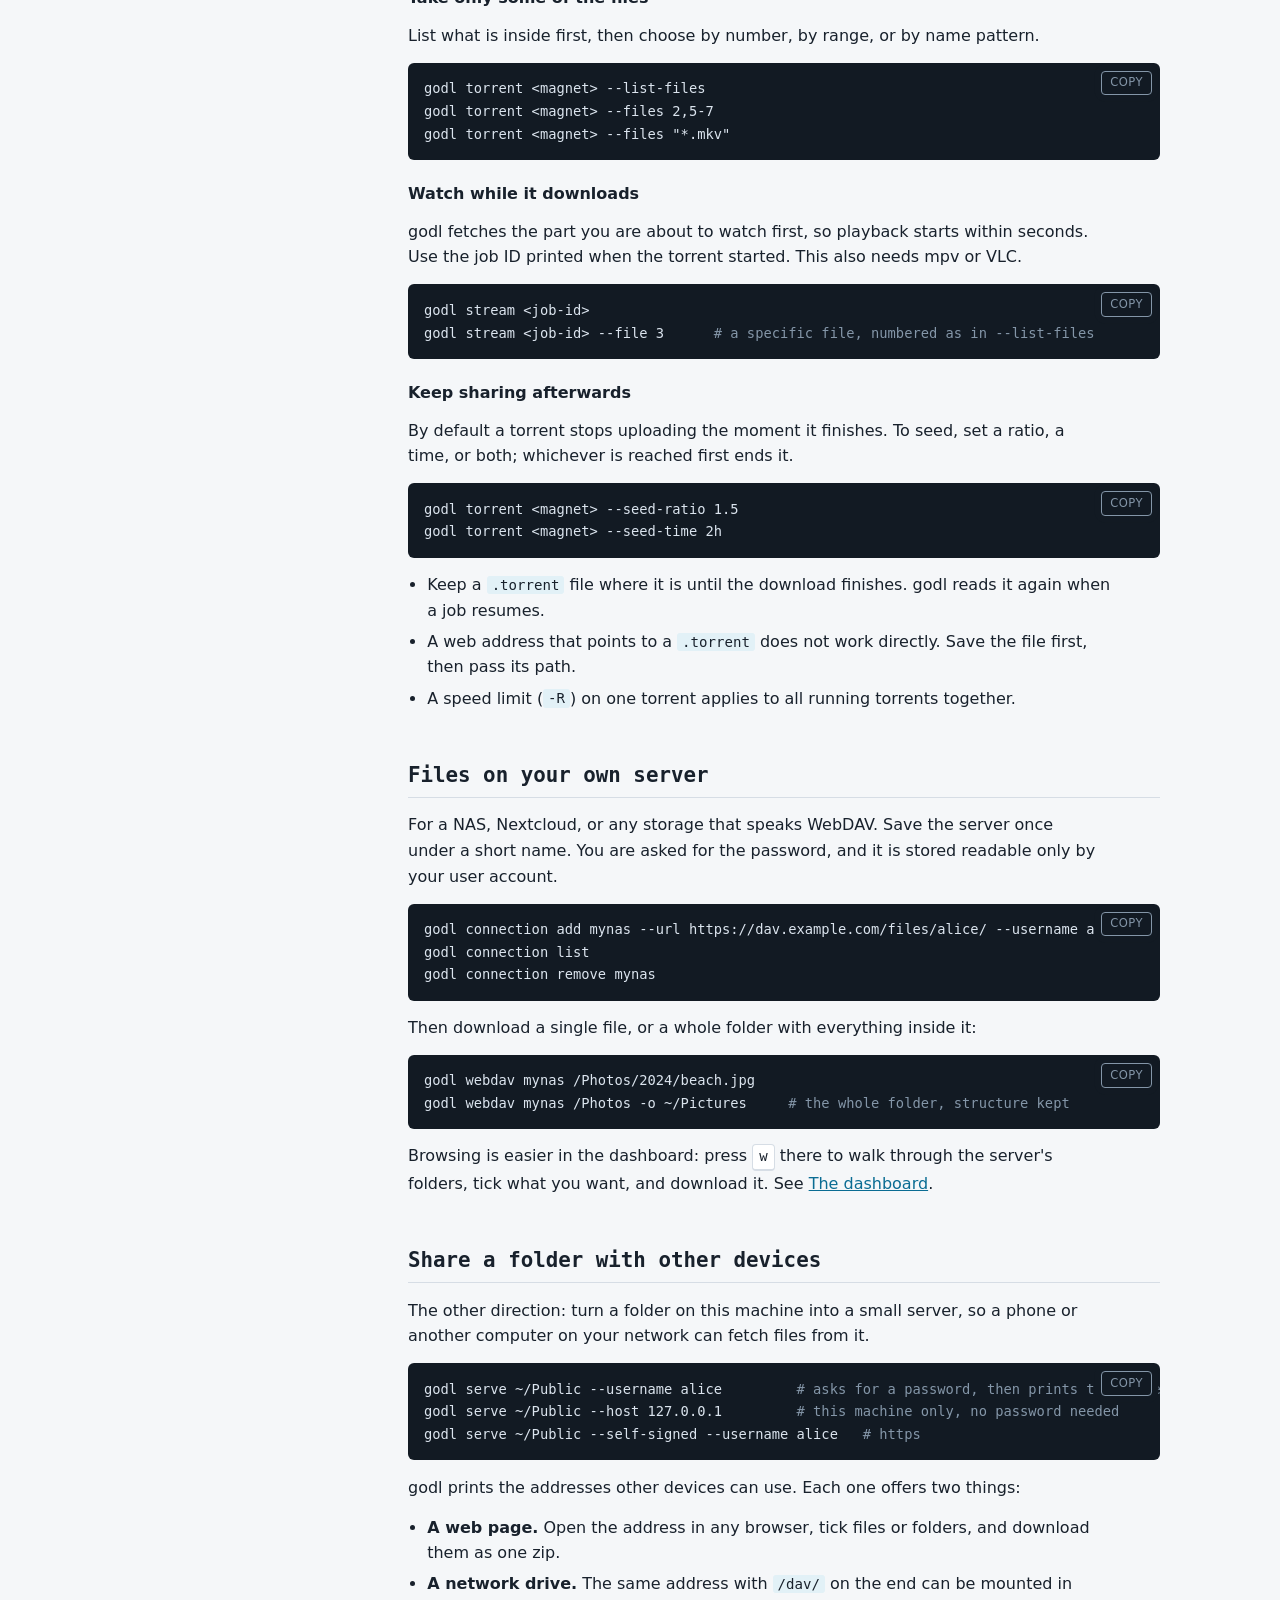
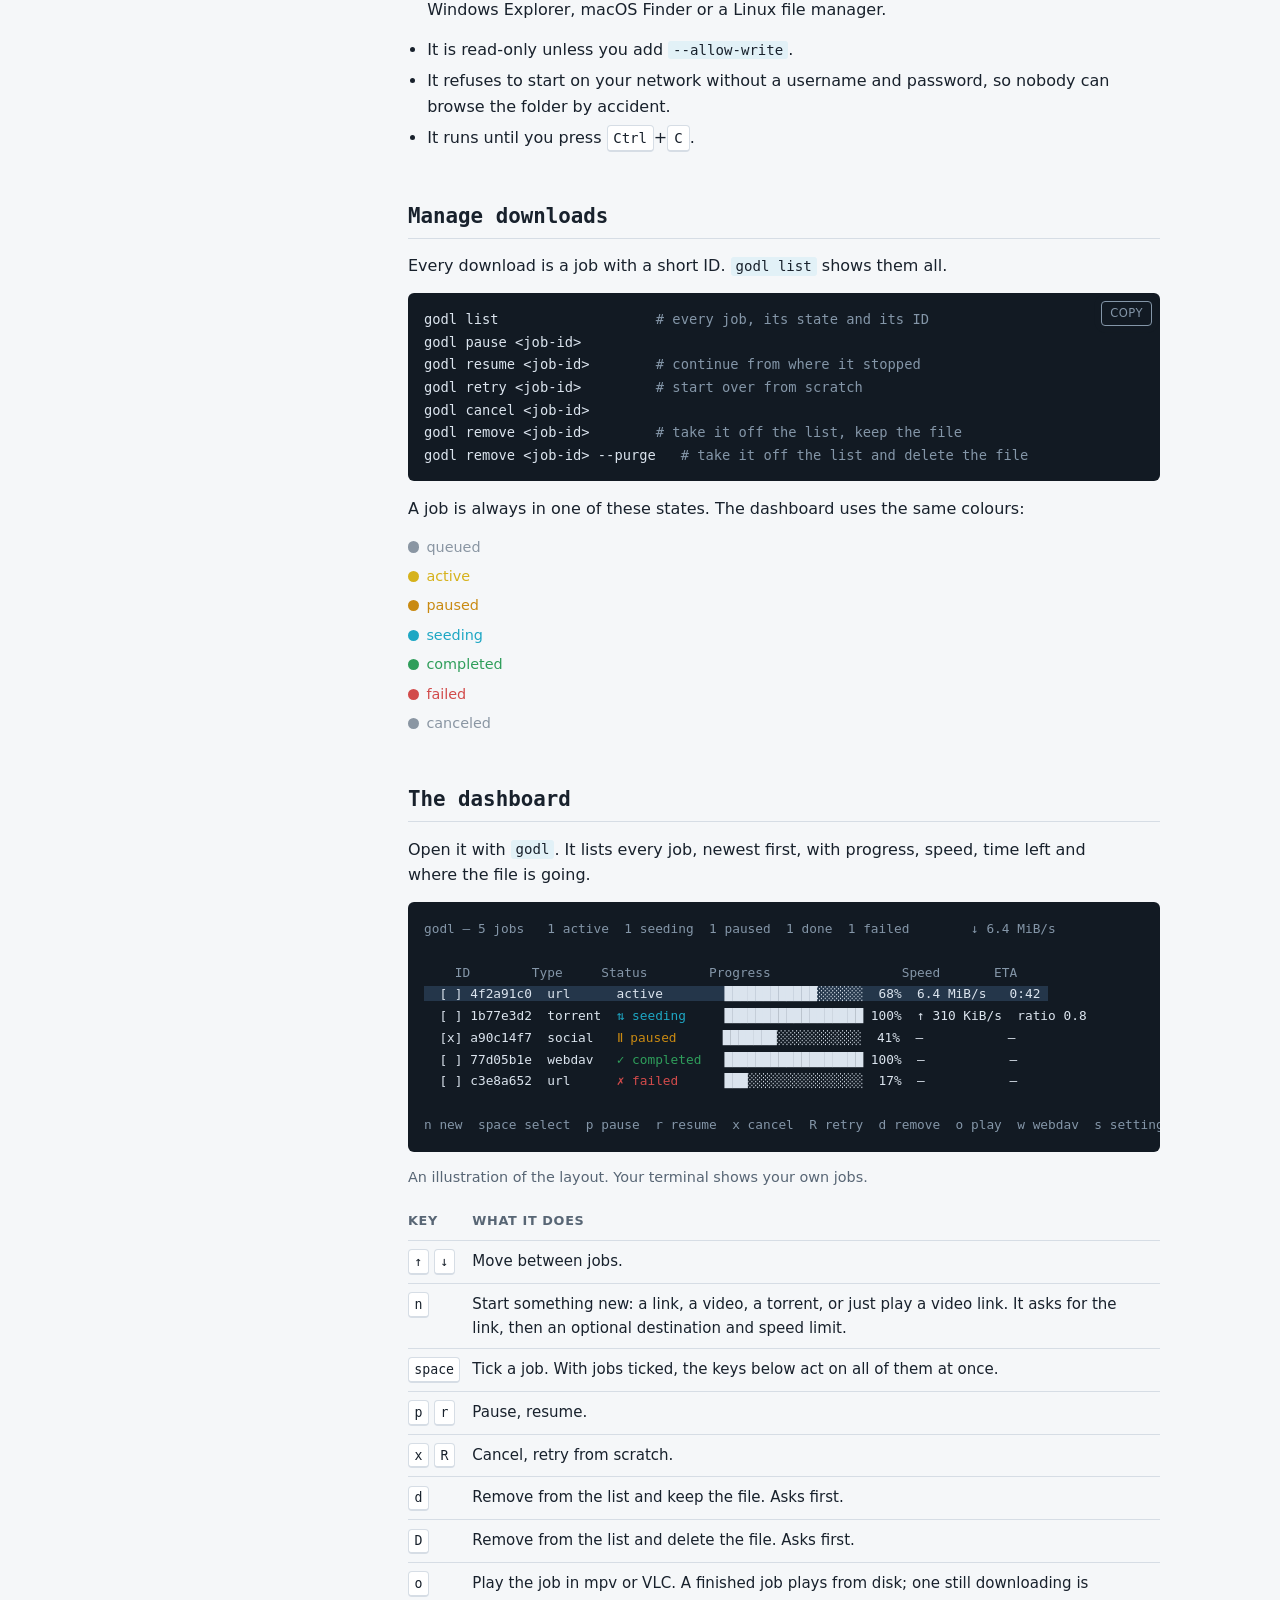
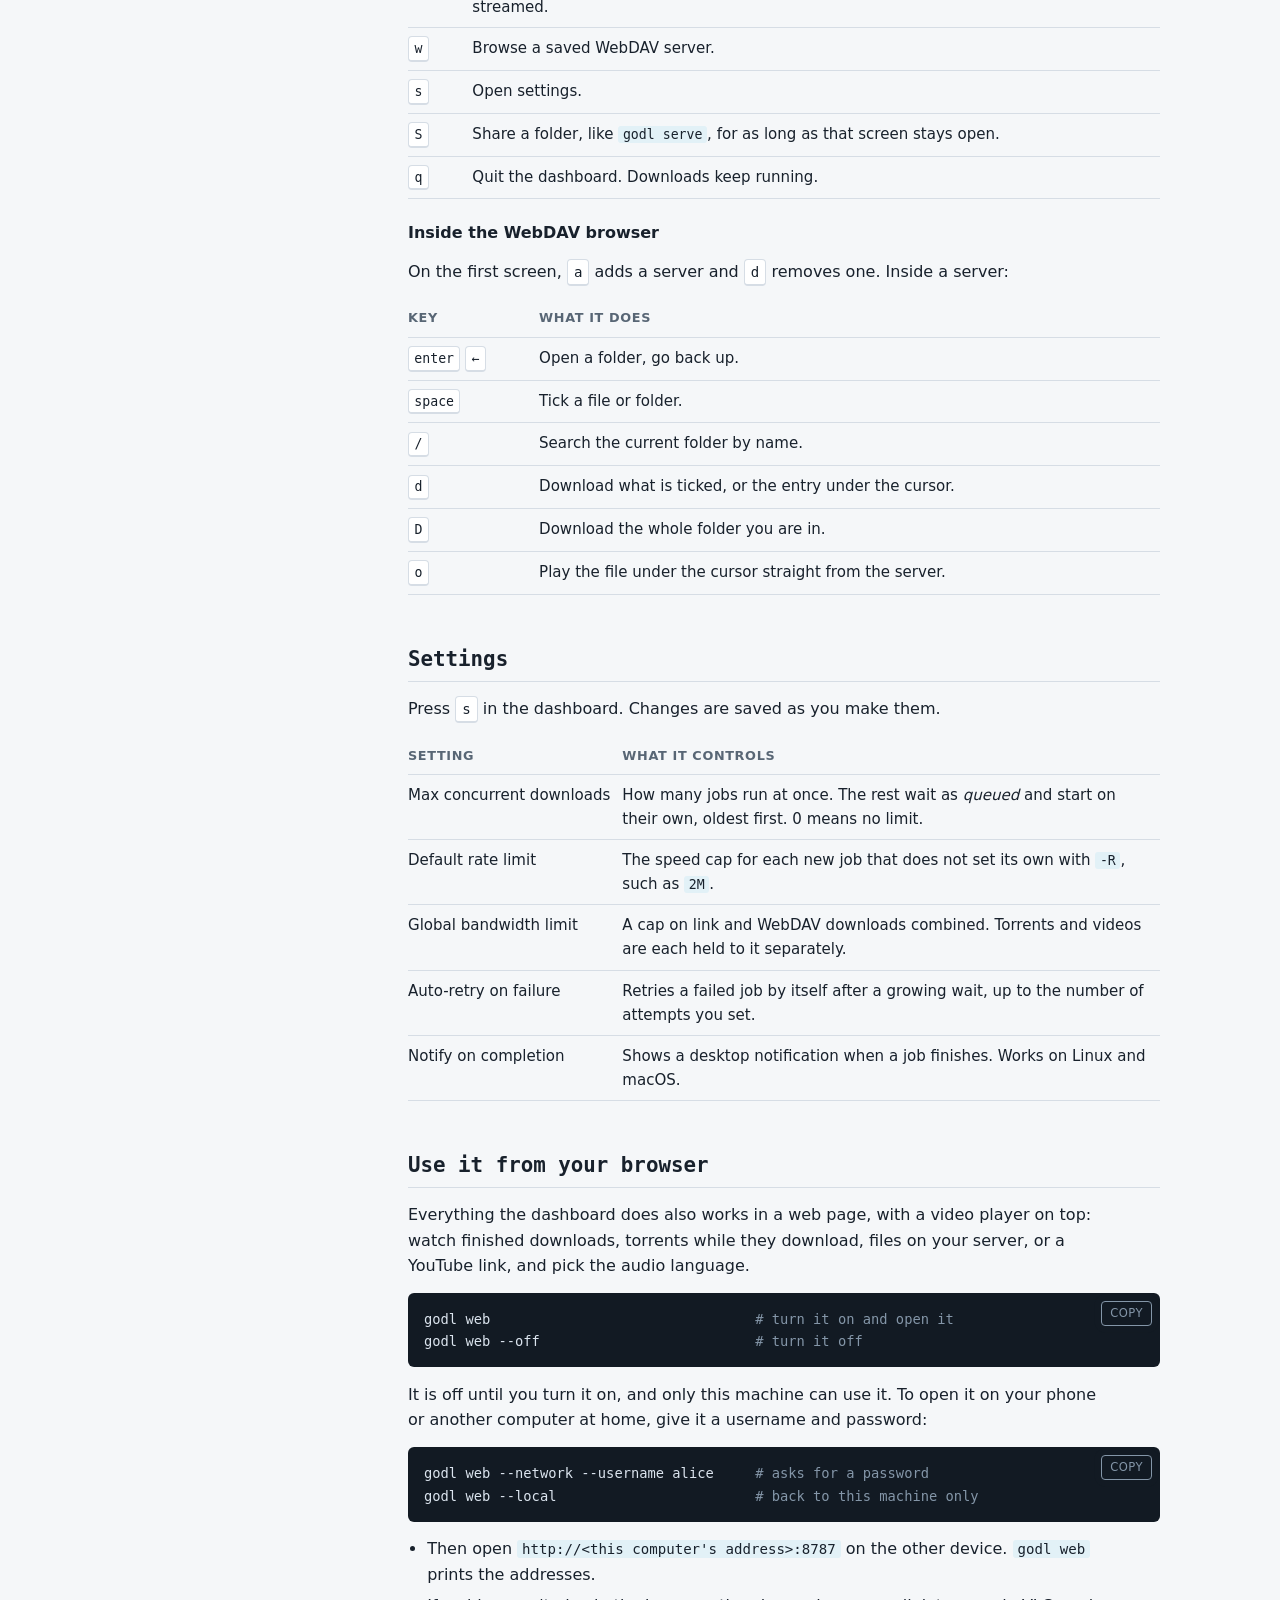
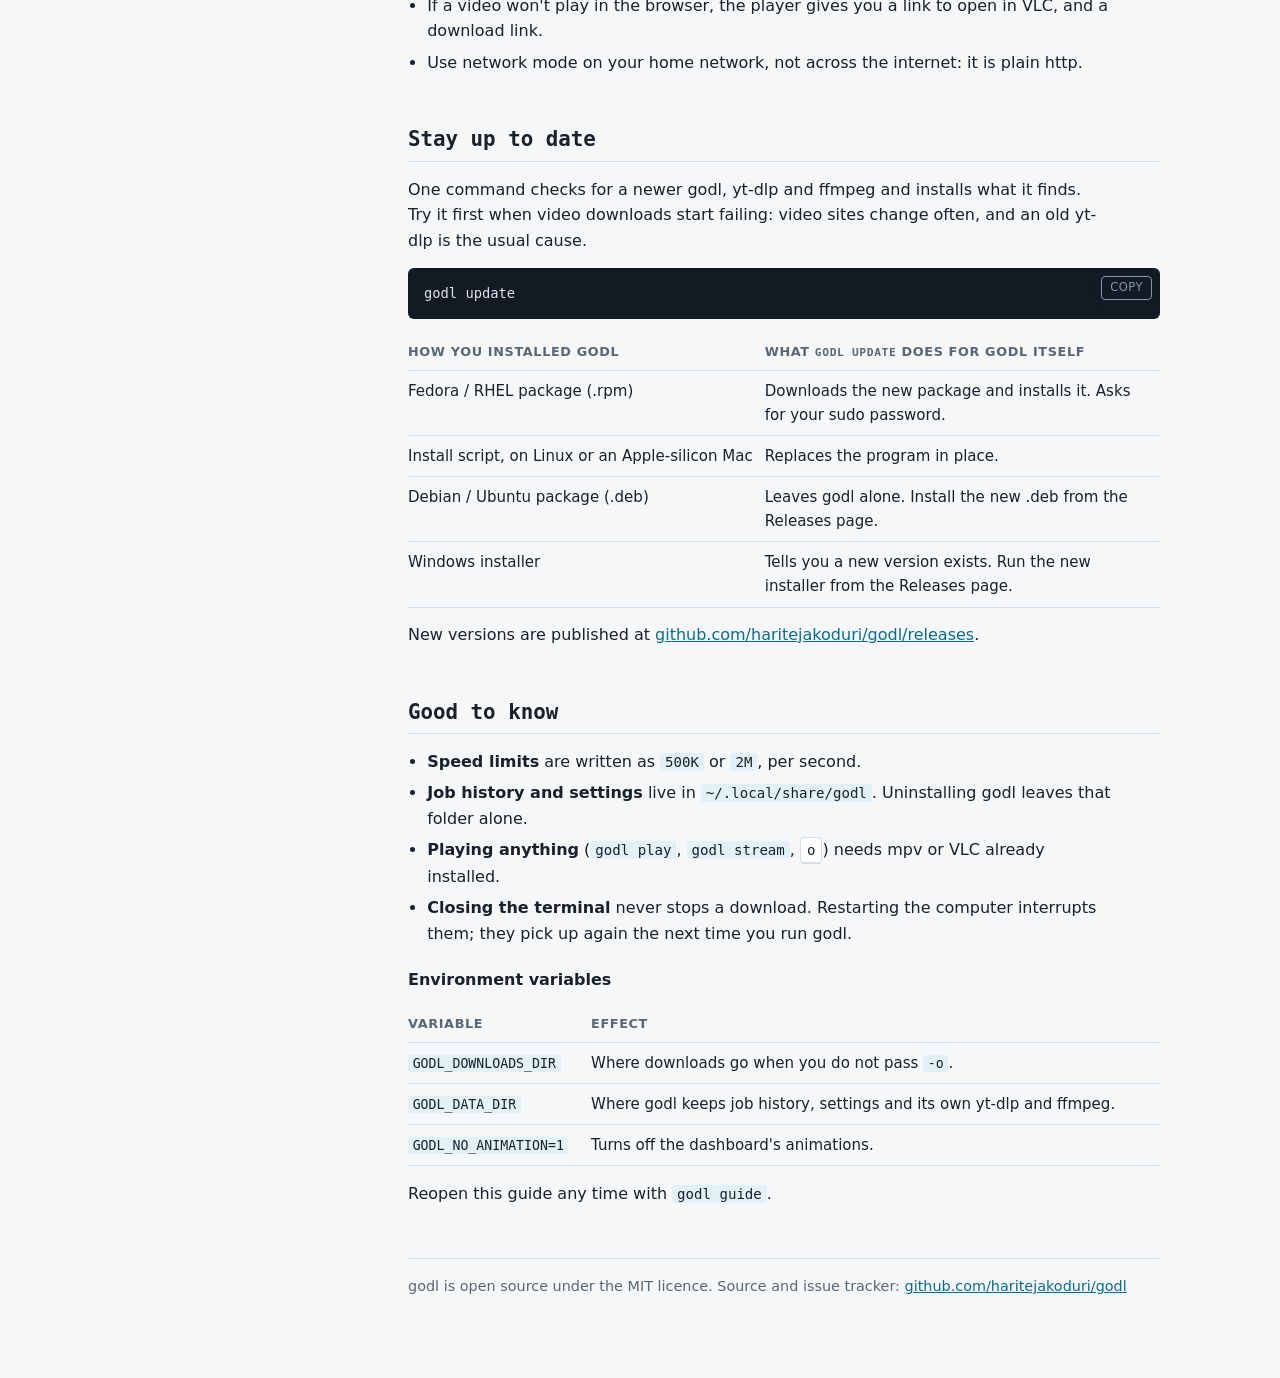
==== commit dcceb514: "Add godl's web interface, with an in-browser video player `godl web` opens a browser interface that " ====
--- a/internal/guide/guide.html
+++ b/internal/guide/guide.html
@@ -233,6 +233,7 @@
     <li><a href="#serve">Share a folder</a></li>
     <li><a href="#jobs">Manage downloads</a></li>
     <li><a href="#dashboard">The dashboard</a></li>
+    <li><a href="#web">In your browser</a></li>
     <li><a href="#settings">Settings</a></li>
     <li><a href="#update">Stay up to date</a></li>
     <li><a href="#know">Good to know</a></li>
@@ -467,6 +468,21 @@
     </tbody>
   </table>
   </div>
+</section>
+
+<section id="web">
+  <h2>Use it from your browser</h2>
+  <p>Everything the dashboard does also works in a web page, with a video player on top: watch finished downloads, torrents while they download, files on your server, or a YouTube link, and pick the audio language.</p>
+  <div class="term"><pre>godl web                                <span class="c"># turn it on and open it</span>
+godl web --off                          <span class="c"># turn it off</span></pre></div>
+  <p>It is off until you turn it on, and only this machine can use it. To open it on your phone or another computer at home, give it a username and password:</p>
+  <div class="term"><pre>godl web --network --username alice     <span class="c"># asks for a password</span>
+godl web --local                        <span class="c"># back to this machine only</span></pre></div>
+  <ul>
+    <li>Then open <code>http://&lt;this computer's address&gt;:8787</code> on the other device. <code>godl web</code> prints the addresses.</li>
+    <li>If a video won't play in the browser, the player gives you a link to open in VLC, and a download link.</li>
+    <li>Use network mode on your home network, not across the internet: it is plain http.</li>
+  </ul>
 </section>
 
 <section id="update">
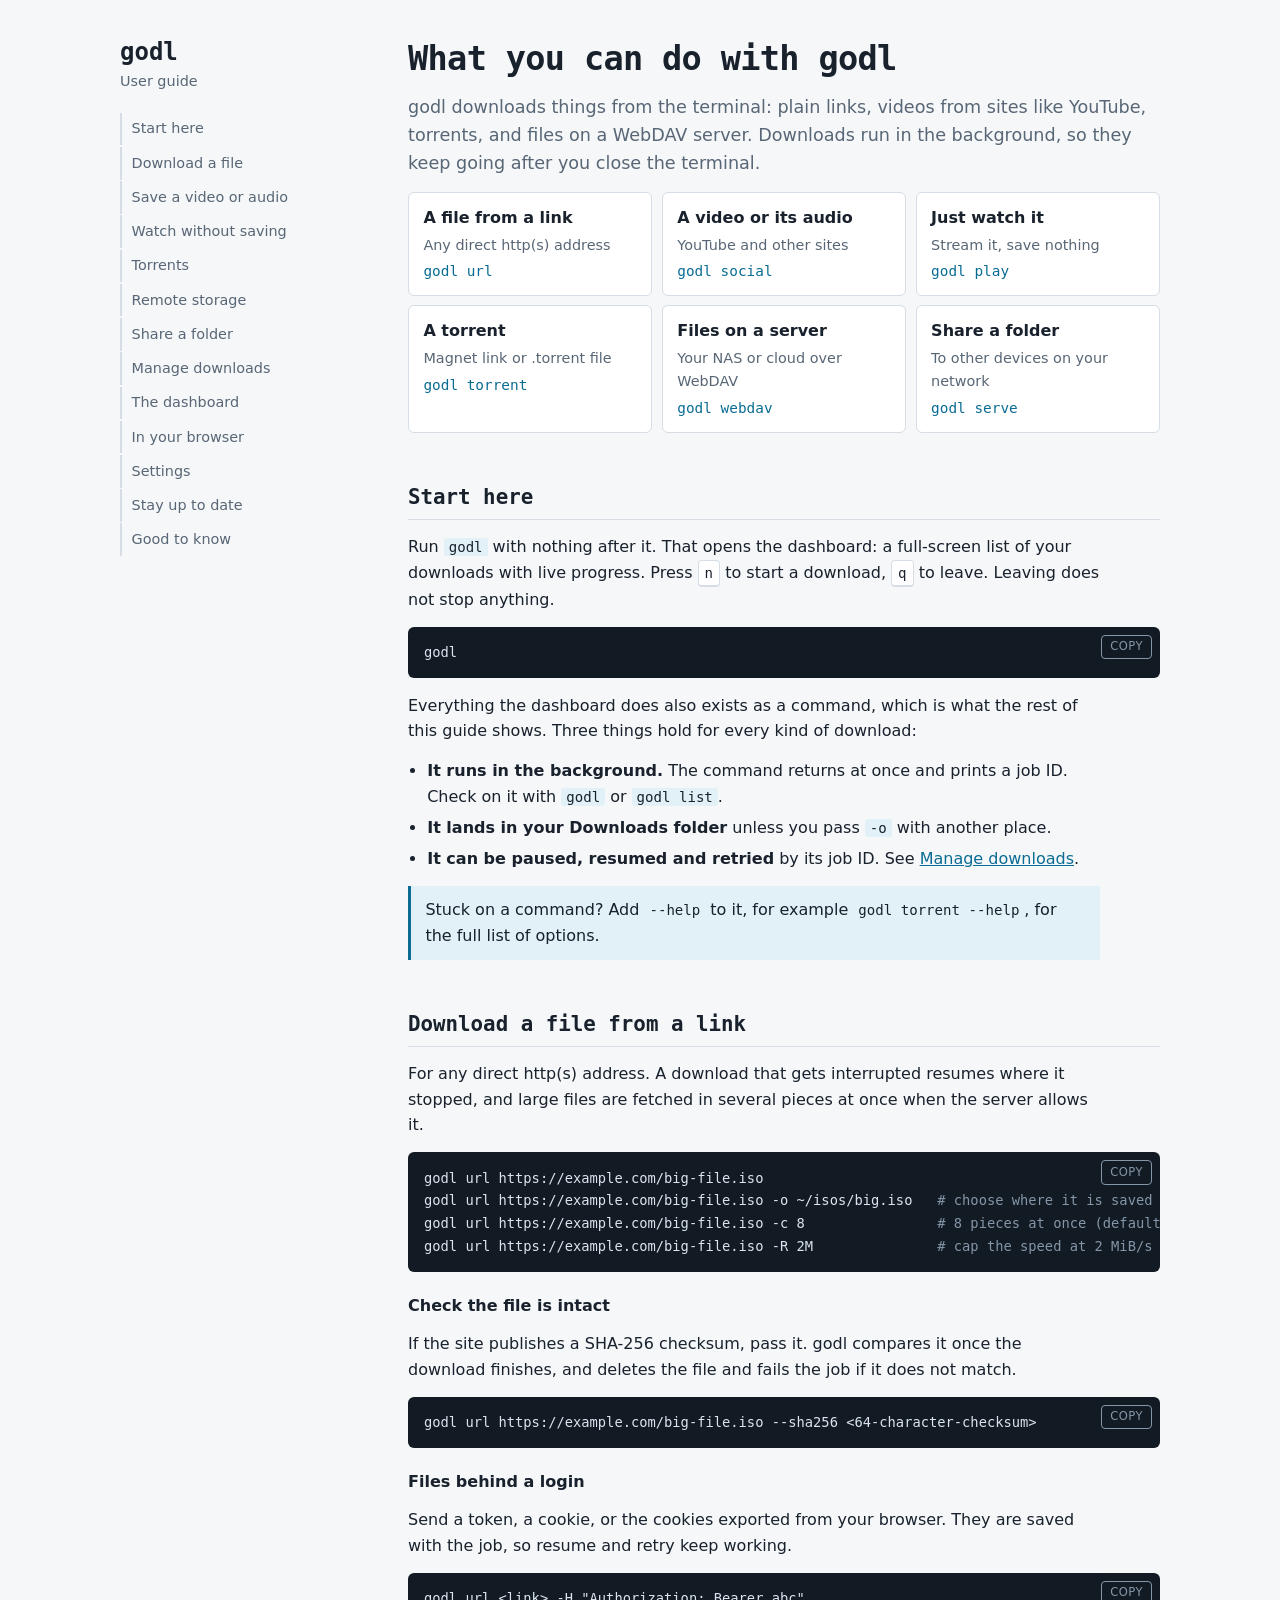
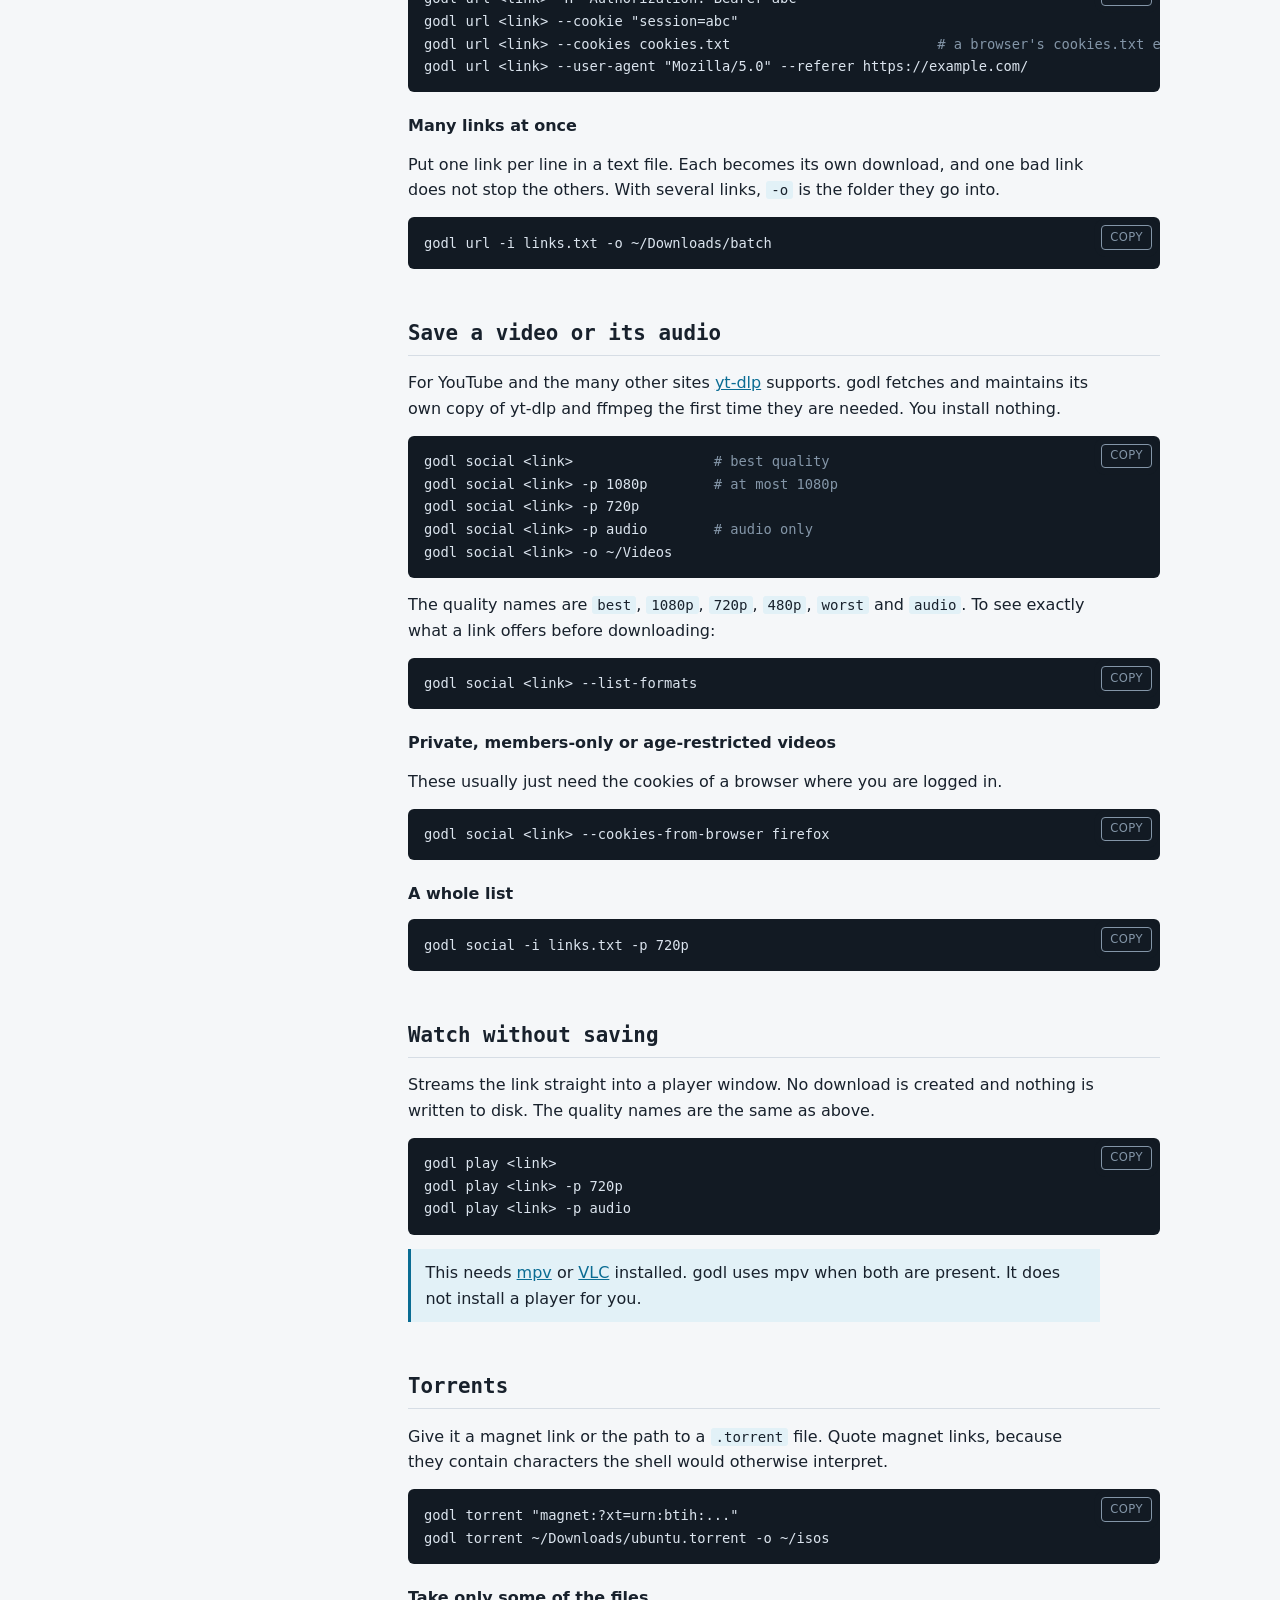
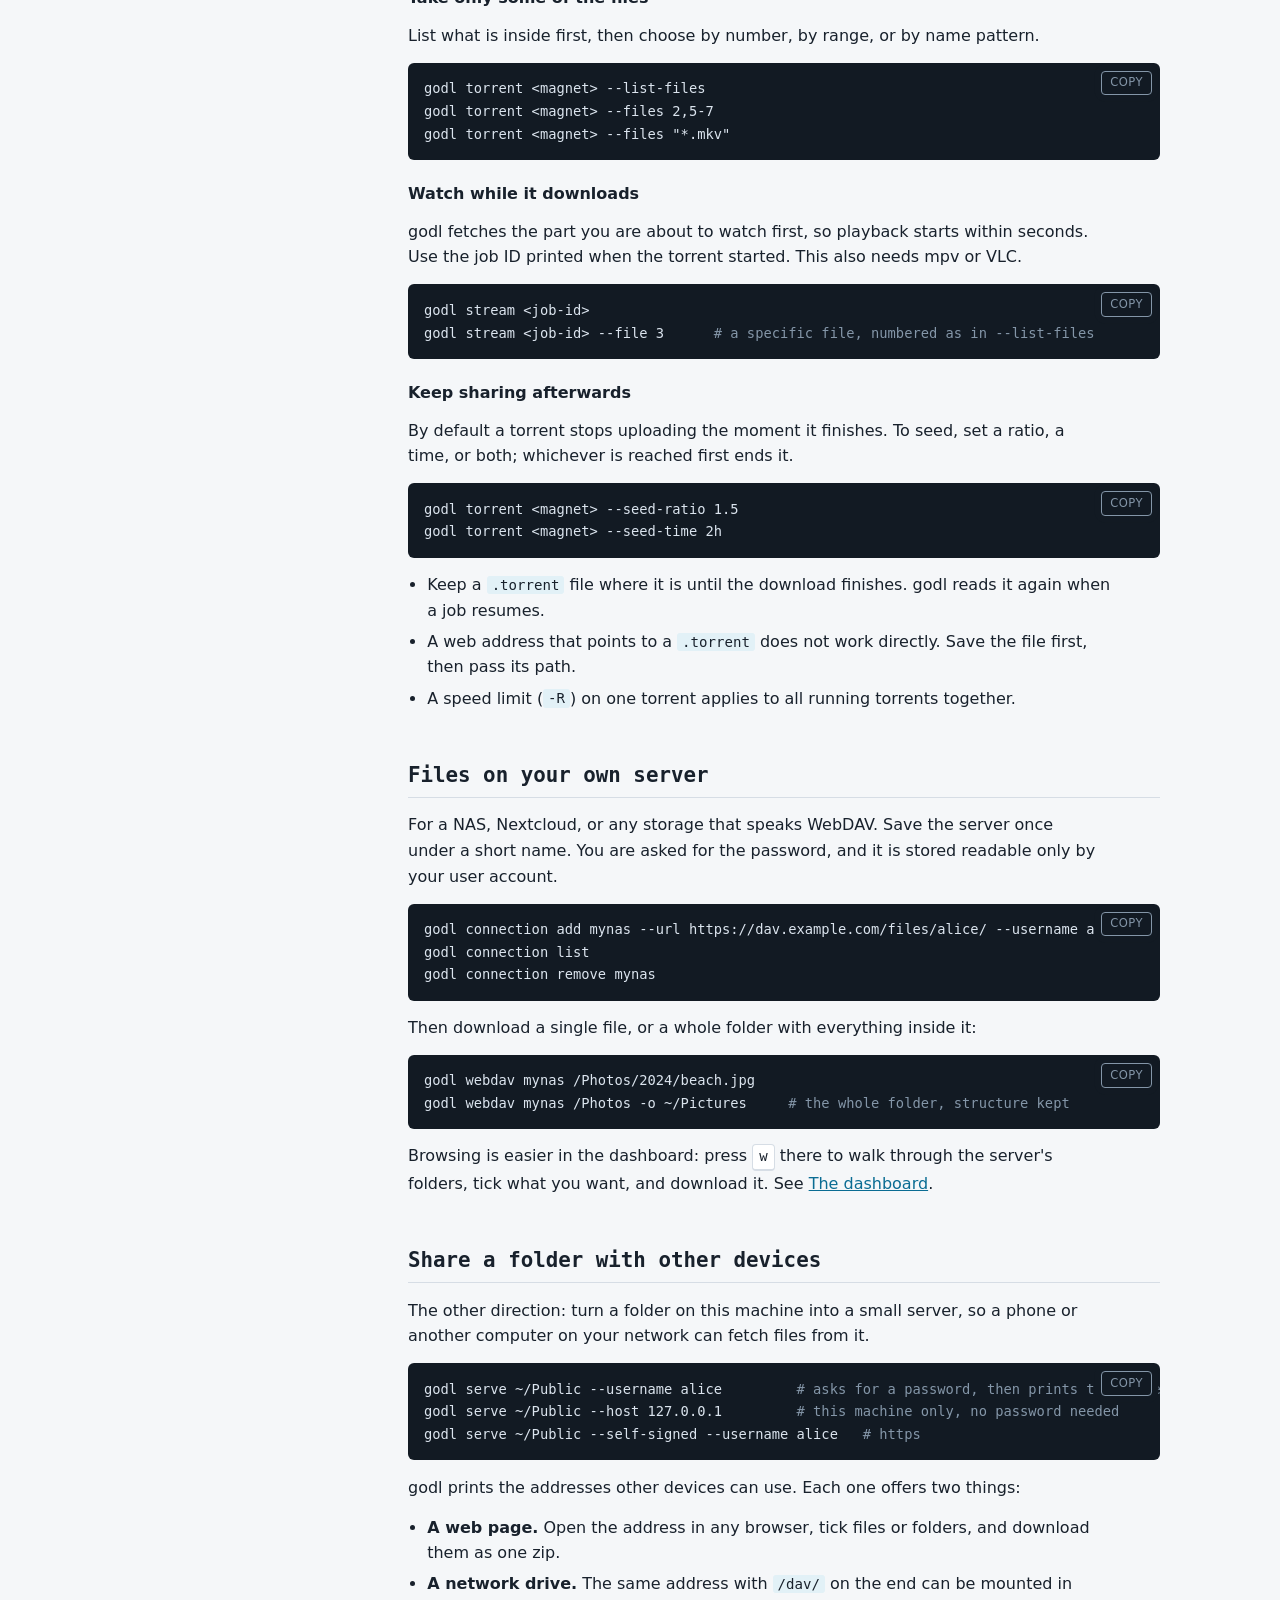
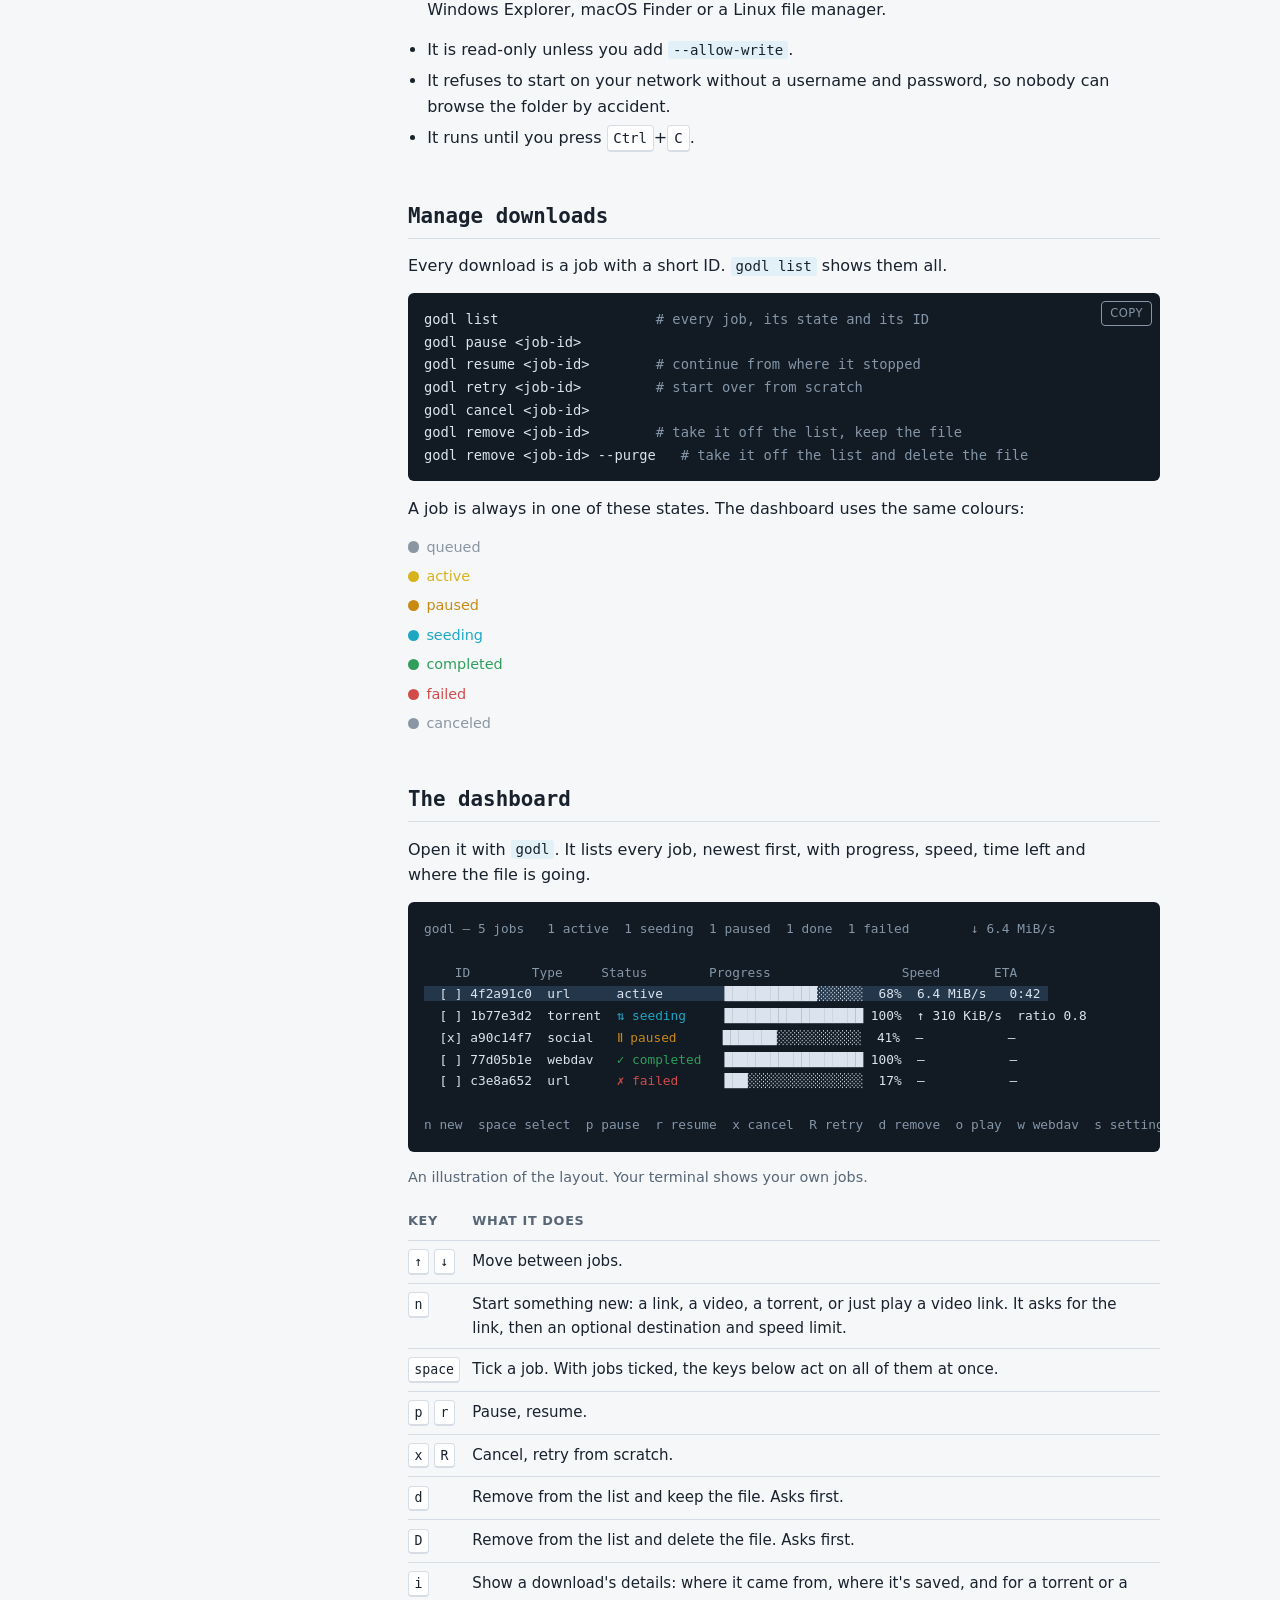
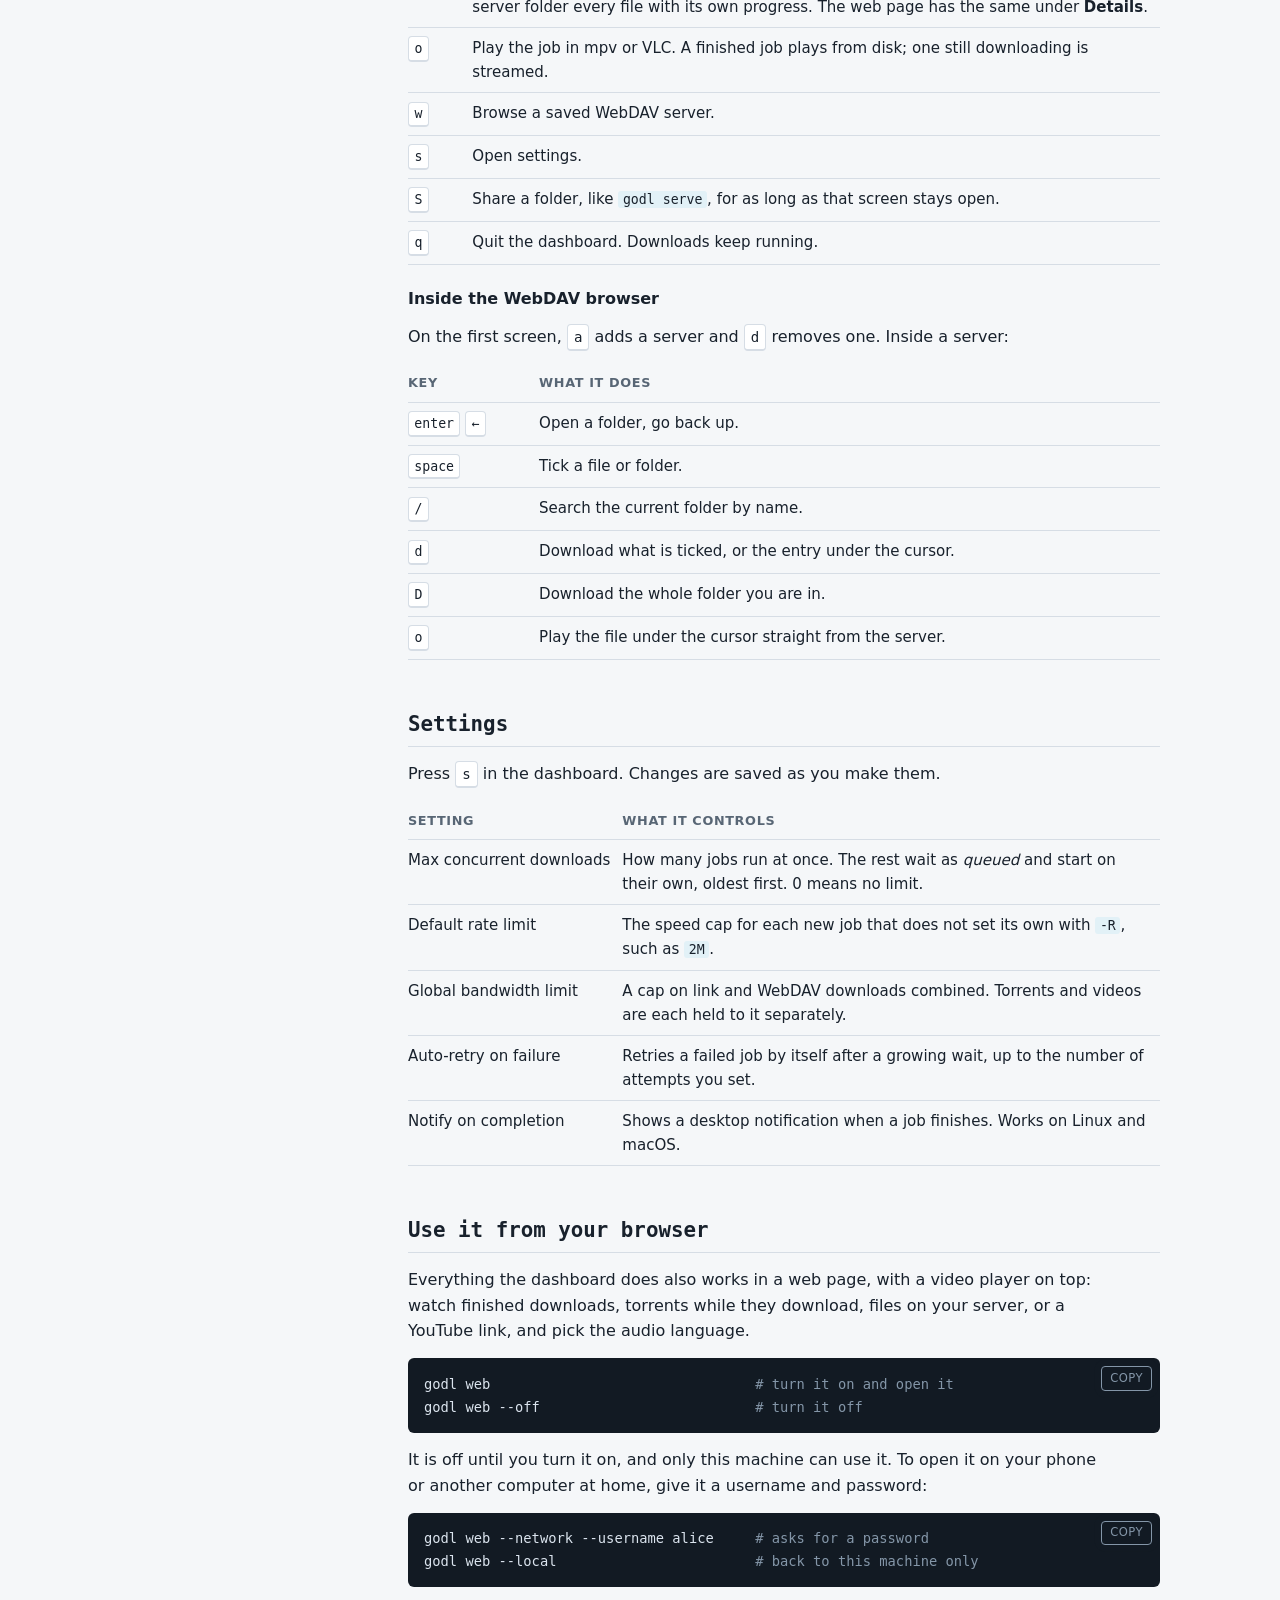
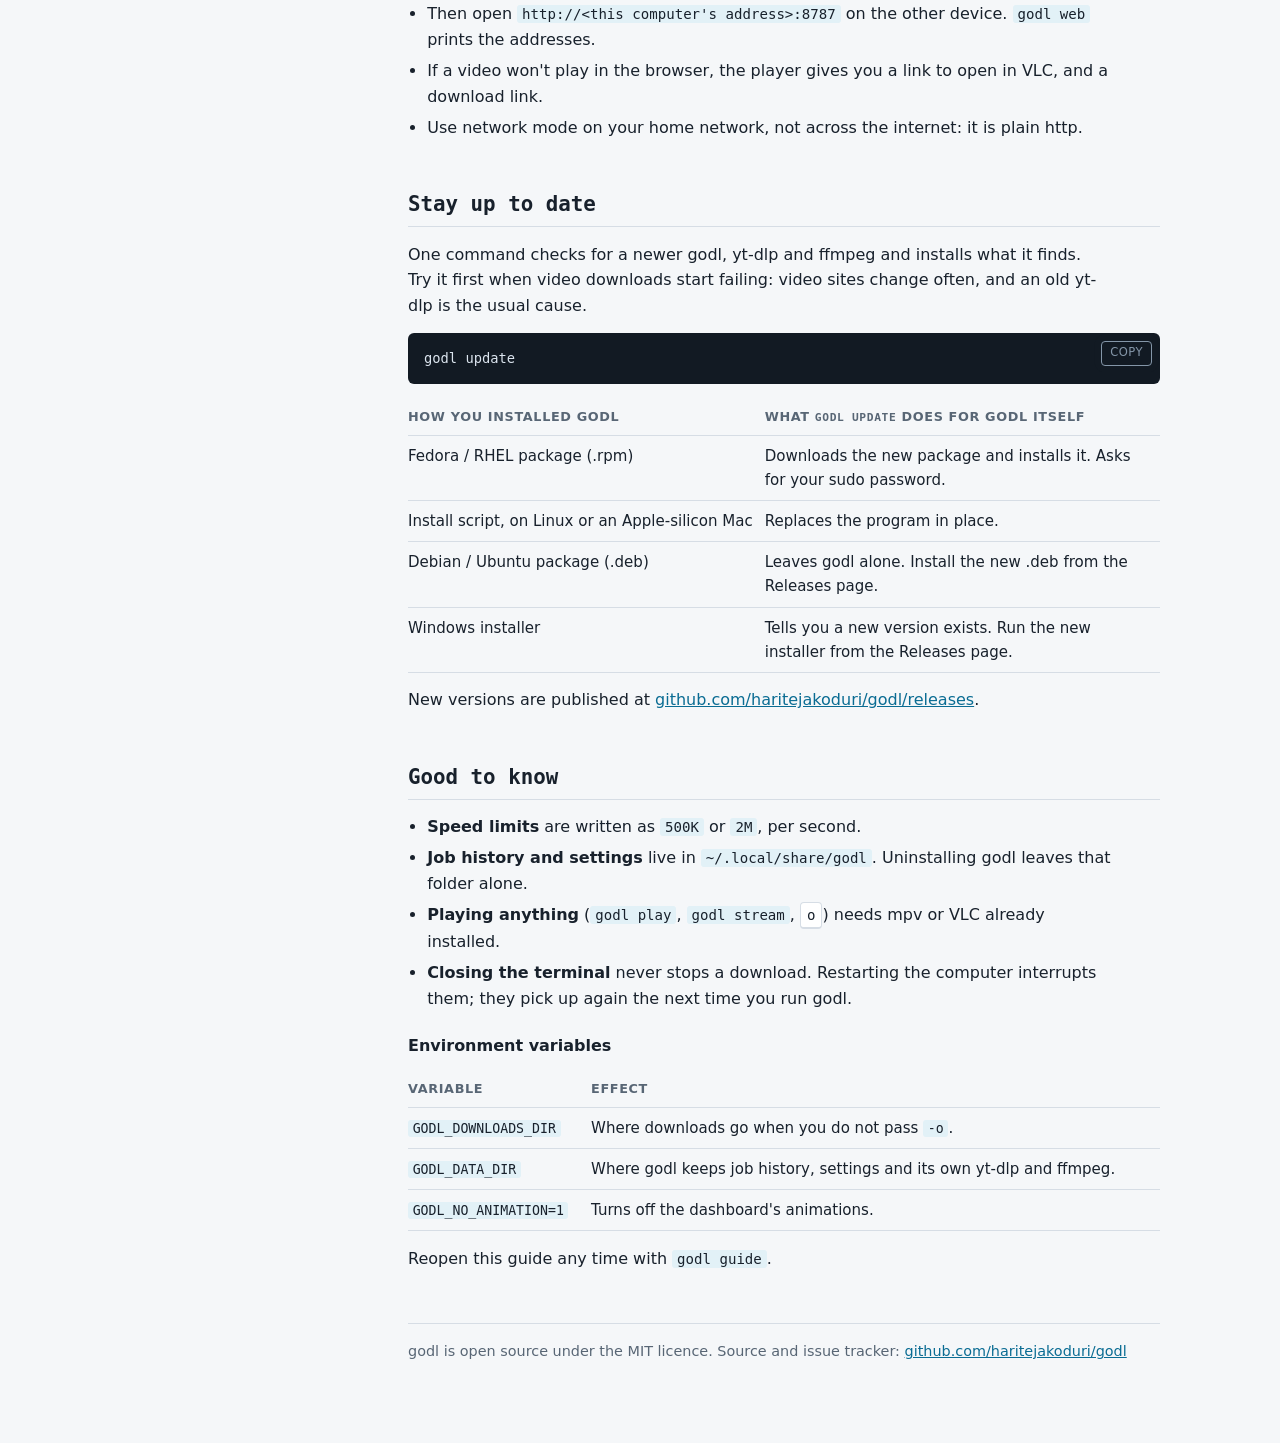
==== commit acee4988: "Show every file of a torrent or WebDAV folder job, and fix copying on iPhone A job made of many file" ====
--- a/internal/guide/guide.html
+++ b/internal/guide/guide.html
@@ -427,6 +427,7 @@
       <tr><td><kbd>x</kbd> <kbd>R</kbd></td><td>Cancel, retry from scratch.</td></tr>
       <tr><td><kbd>d</kbd></td><td>Remove from the list and keep the file. Asks first.</td></tr>
       <tr><td><kbd>D</kbd></td><td>Remove from the list and delete the file. Asks first.</td></tr>
+      <tr><td><kbd>i</kbd></td><td>Show a download's details: where it came from, where it's saved, and for a torrent or a server folder every file with its own progress. The web page has the same under <strong>Details</strong>.</td></tr>
       <tr><td><kbd>o</kbd></td><td>Play the job in mpv or VLC. A finished job plays from disk; one still downloading is streamed.</td></tr>
       <tr><td><kbd>w</kbd></td><td>Browse a saved WebDAV server.</td></tr>
       <tr><td><kbd>s</kbd></td><td>Open settings.</td></tr>
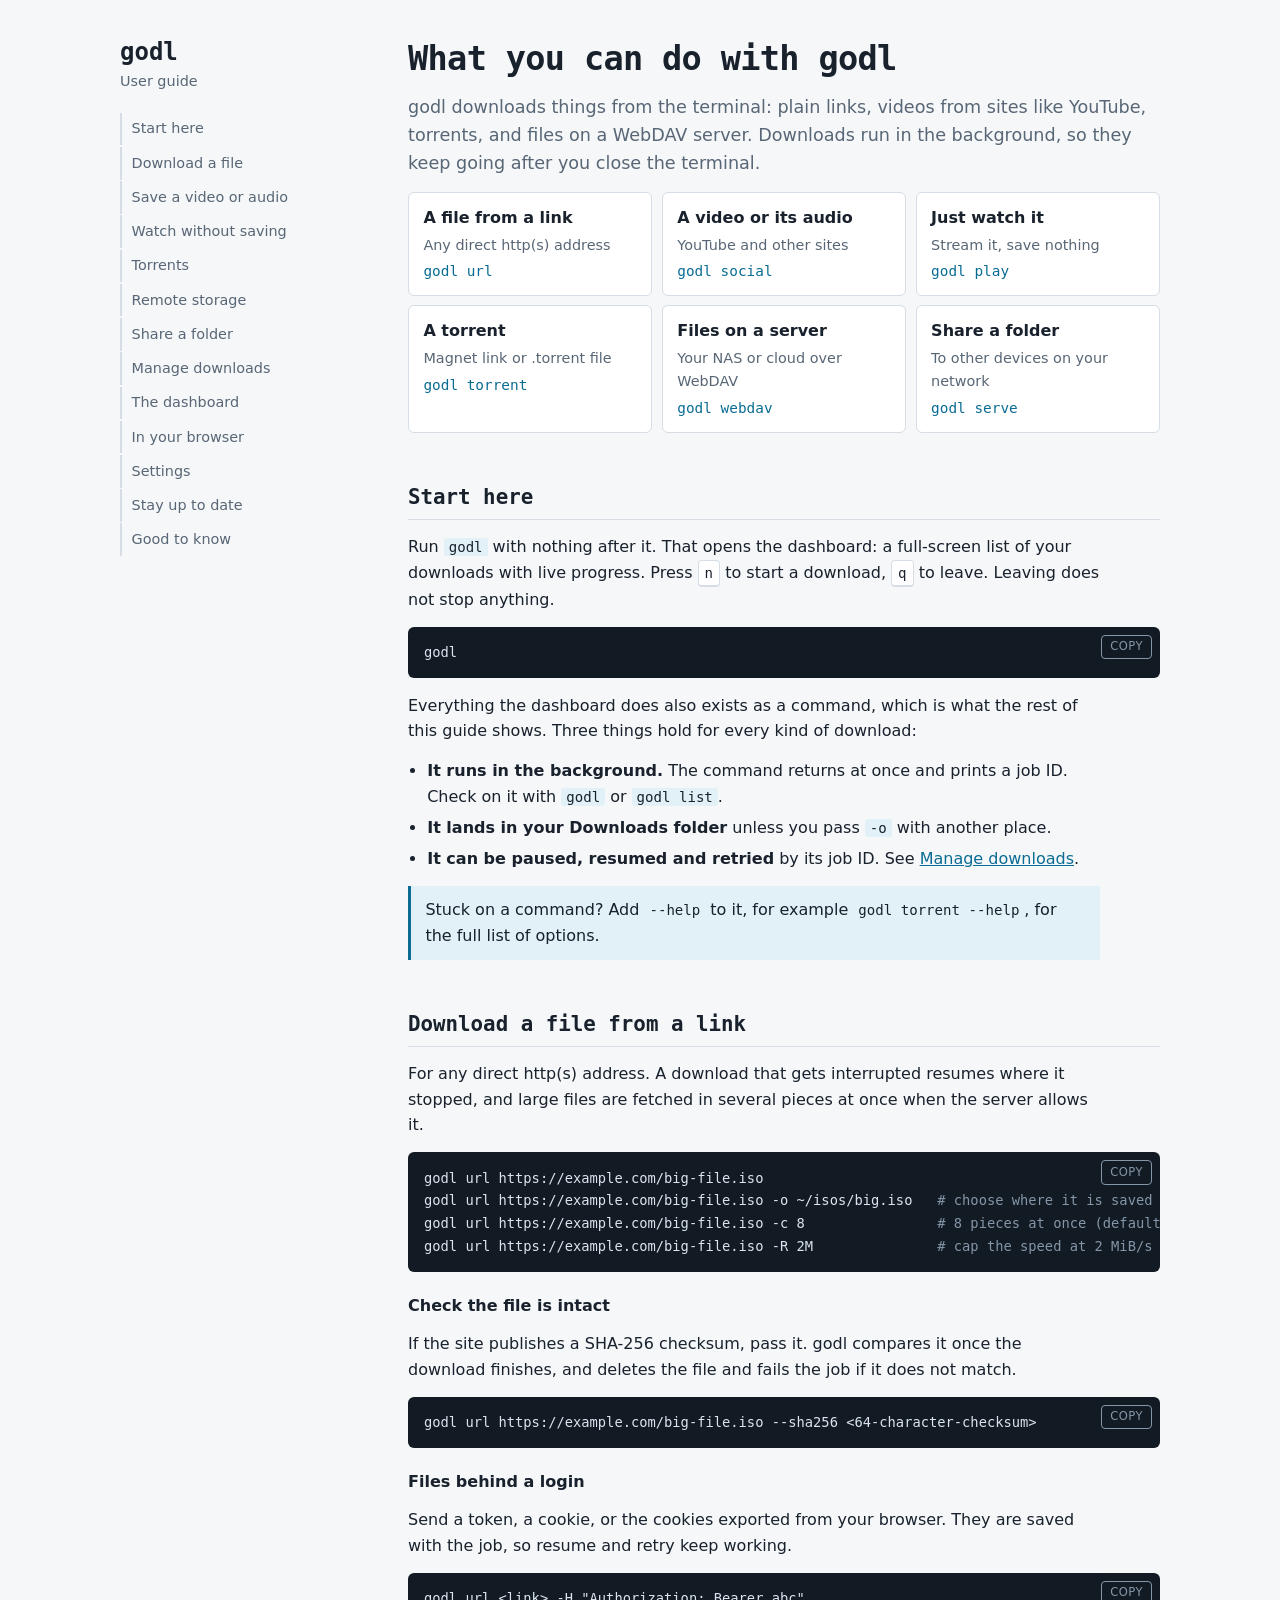
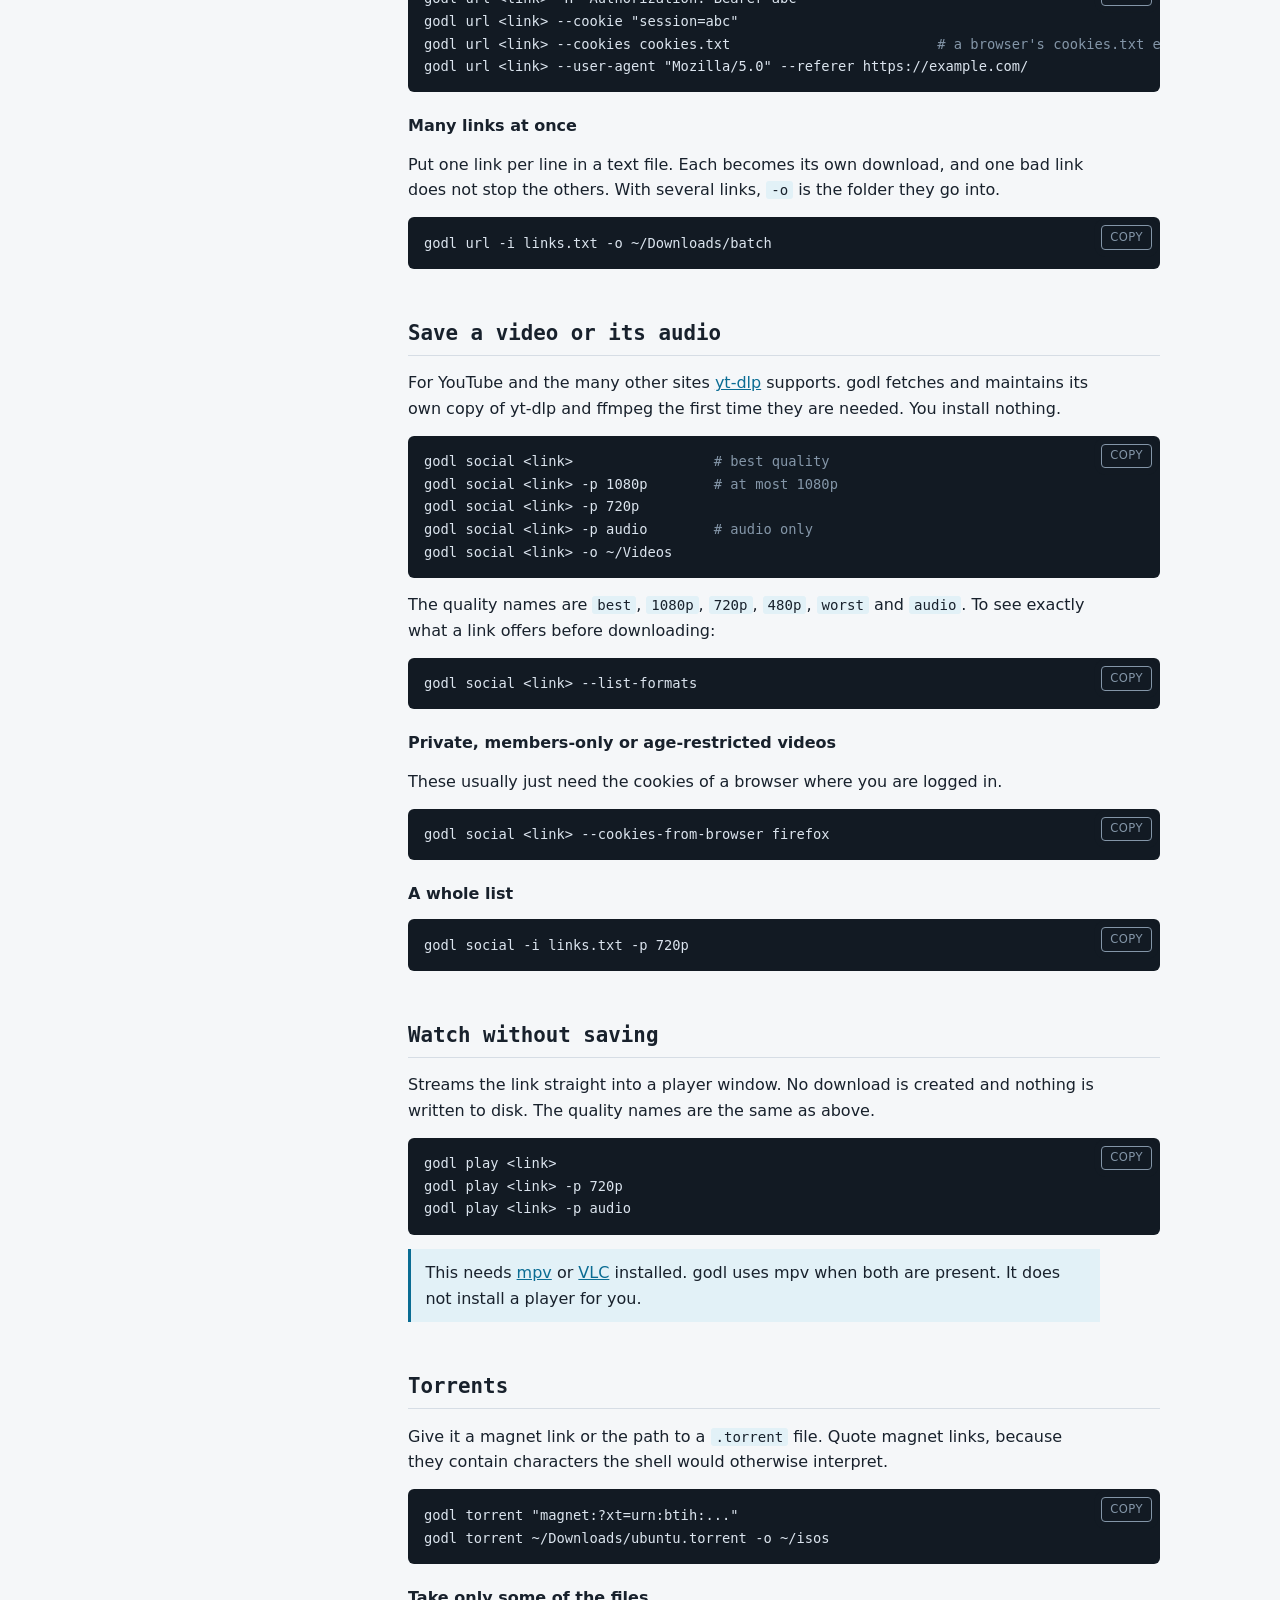
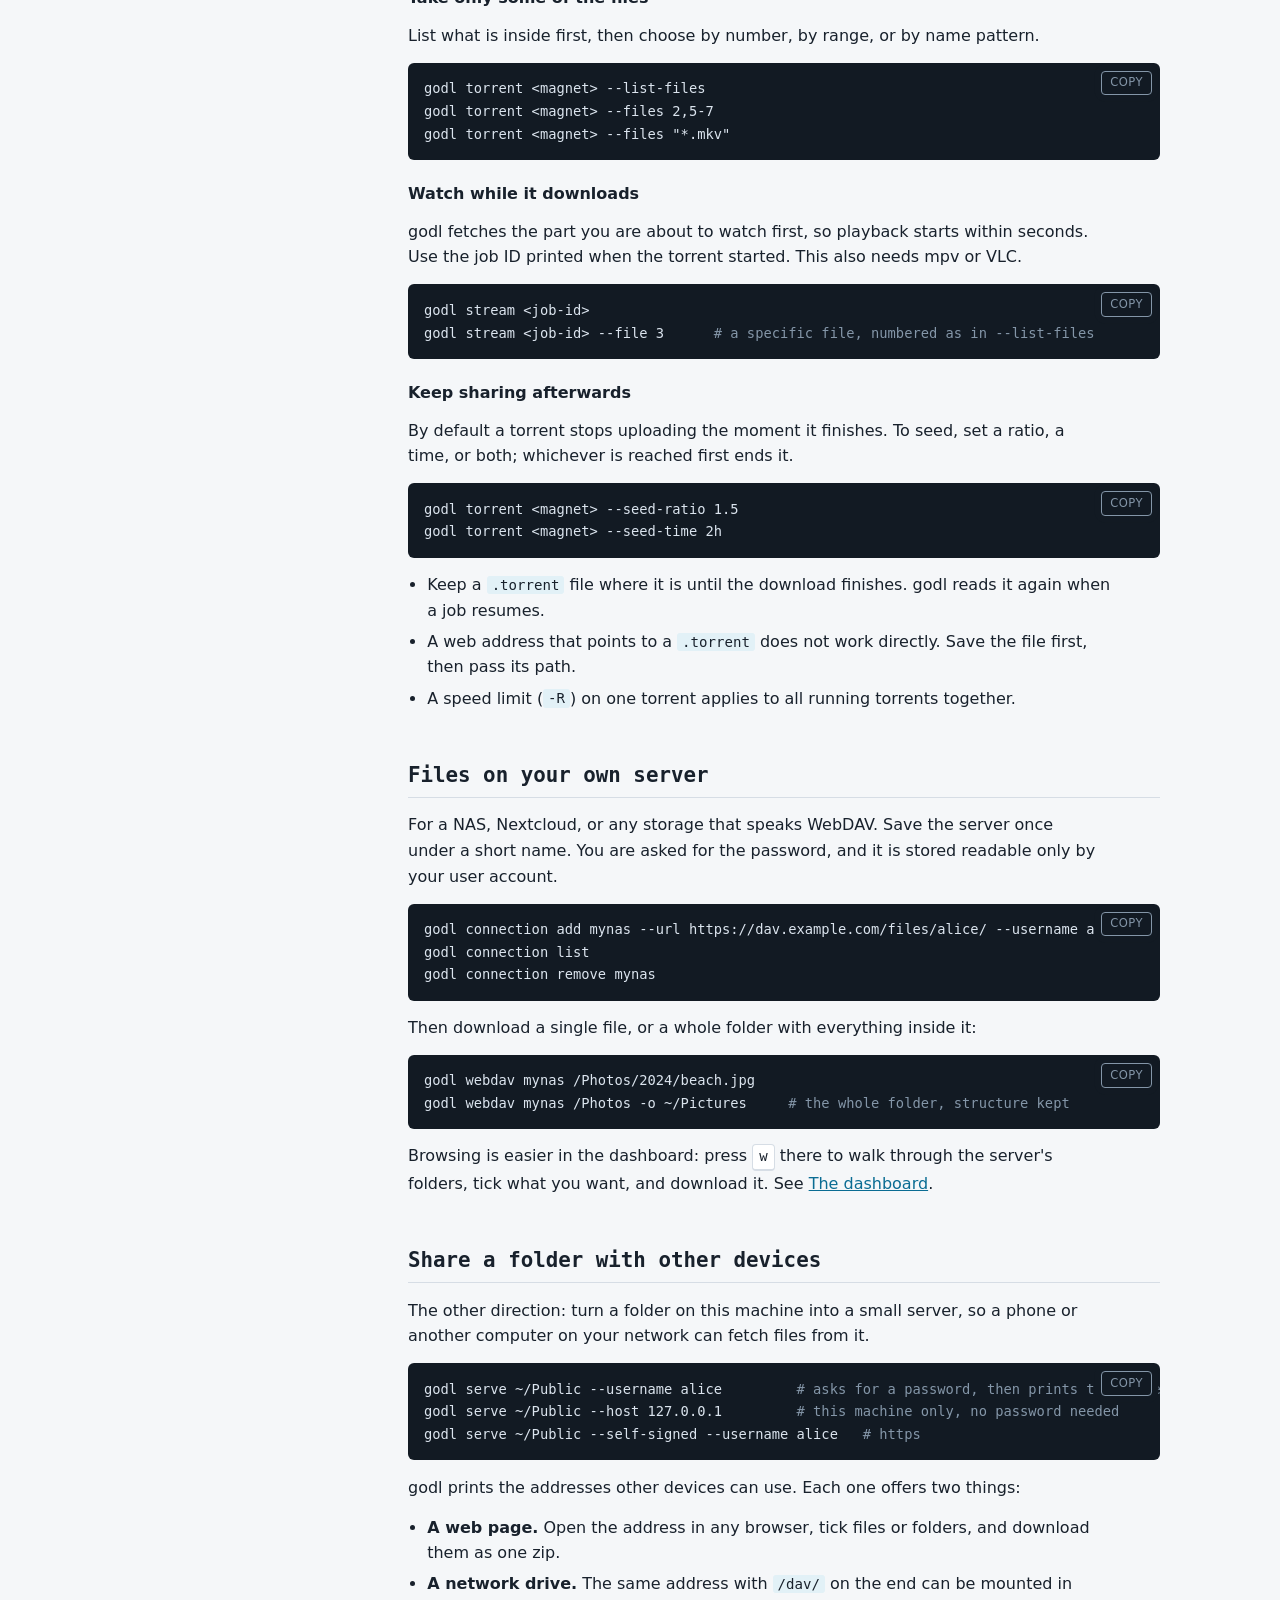
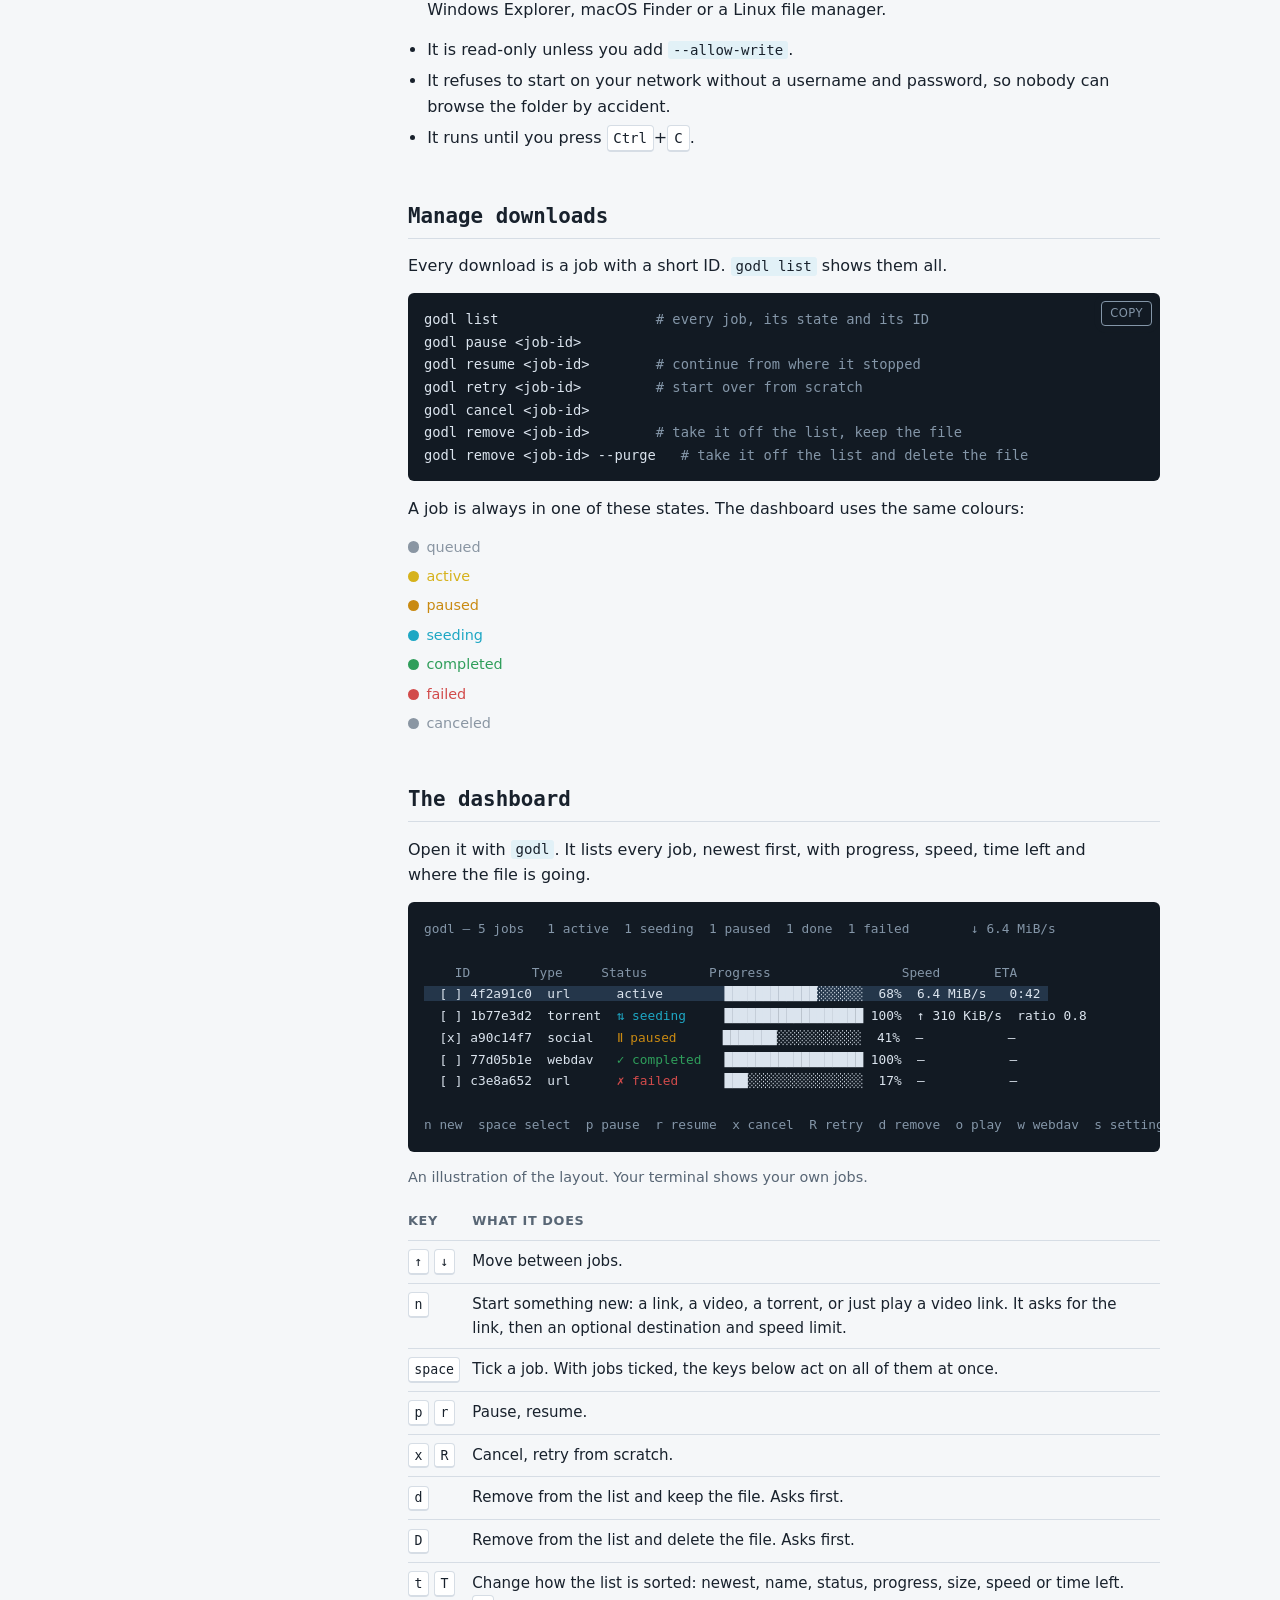
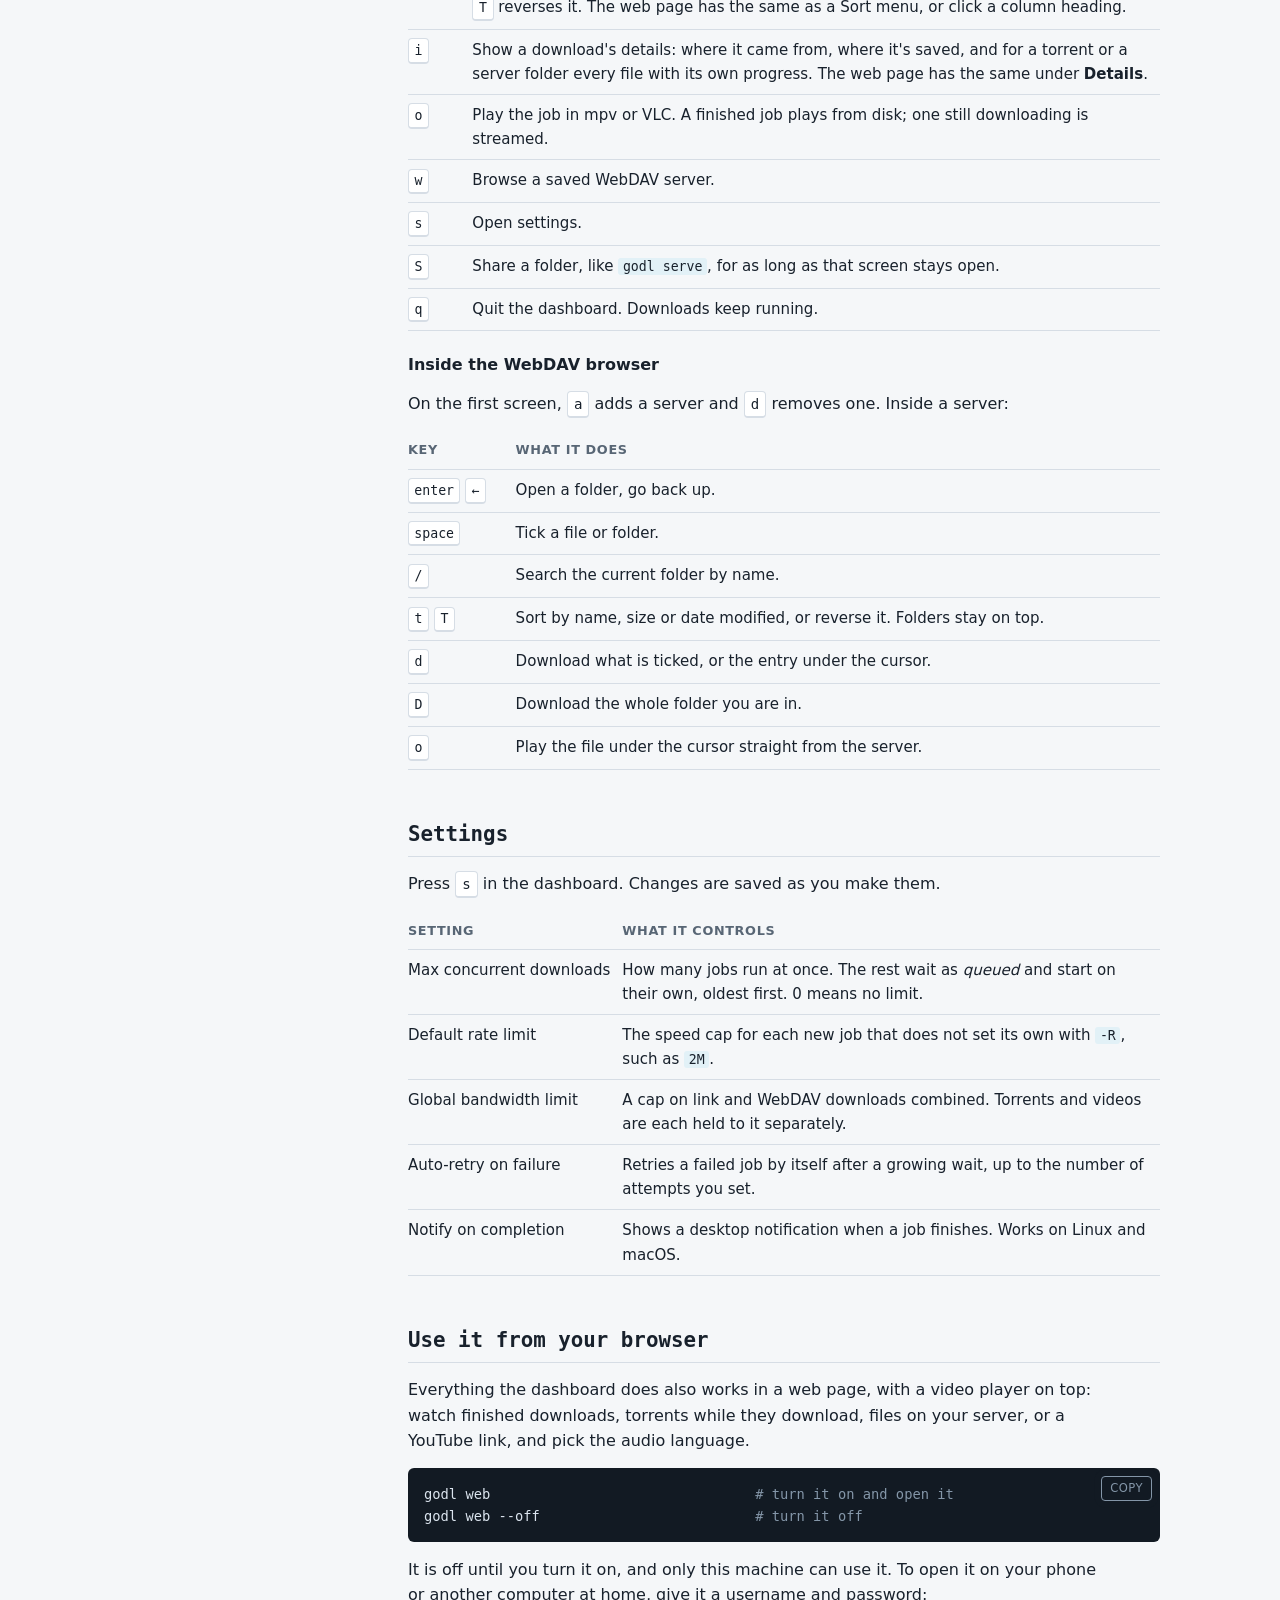
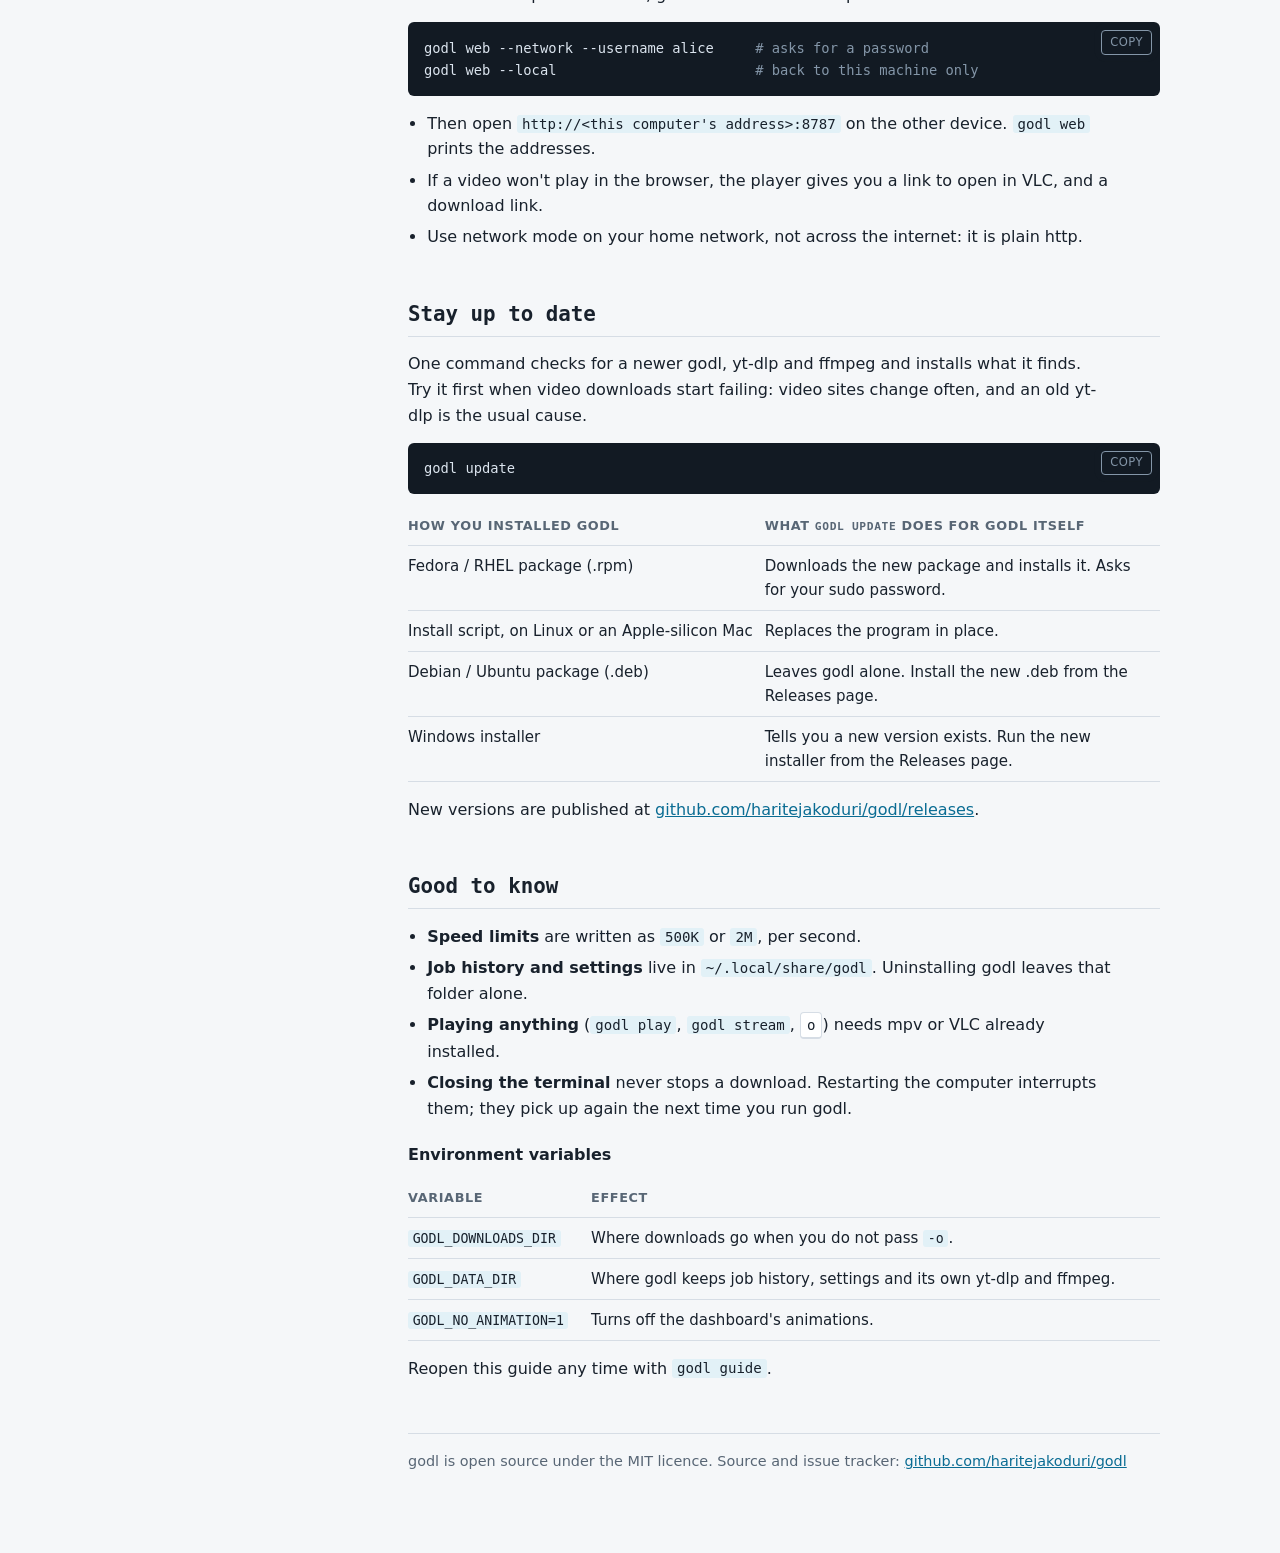
==== commit 9bef2a17: "Sort the download list and WebDAV folders, in the dashboard and the web page Downloads can be ordere" ====
--- a/internal/guide/guide.html
+++ b/internal/guide/guide.html
@@ -427,6 +427,7 @@
       <tr><td><kbd>x</kbd> <kbd>R</kbd></td><td>Cancel, retry from scratch.</td></tr>
       <tr><td><kbd>d</kbd></td><td>Remove from the list and keep the file. Asks first.</td></tr>
       <tr><td><kbd>D</kbd></td><td>Remove from the list and delete the file. Asks first.</td></tr>
+      <tr><td><kbd>t</kbd> <kbd>T</kbd></td><td>Change how the list is sorted: newest, name, status, progress, size, speed or time left. <kbd>T</kbd> reverses it. The web page has the same as a Sort menu, or click a column heading.</td></tr>
       <tr><td><kbd>i</kbd></td><td>Show a download's details: where it came from, where it's saved, and for a torrent or a server folder every file with its own progress. The web page has the same under <strong>Details</strong>.</td></tr>
       <tr><td><kbd>o</kbd></td><td>Play the job in mpv or VLC. A finished job plays from disk; one still downloading is streamed.</td></tr>
       <tr><td><kbd>w</kbd></td><td>Browse a saved WebDAV server.</td></tr>
@@ -446,6 +447,7 @@
       <tr><td><kbd>enter</kbd> <kbd>←</kbd></td><td>Open a folder, go back up.</td></tr>
       <tr><td><kbd>space</kbd></td><td>Tick a file or folder.</td></tr>
       <tr><td><kbd>/</kbd></td><td>Search the current folder by name.</td></tr>
+      <tr><td><kbd>t</kbd> <kbd>T</kbd></td><td>Sort by name, size or date modified, or reverse it. Folders stay on top.</td></tr>
       <tr><td><kbd>d</kbd></td><td>Download what is ticked, or the entry under the cursor.</td></tr>
       <tr><td><kbd>D</kbd></td><td>Download the whole folder you are in.</td></tr>
       <tr><td><kbd>o</kbd></td><td>Play the file under the cursor straight from the server.</td></tr>
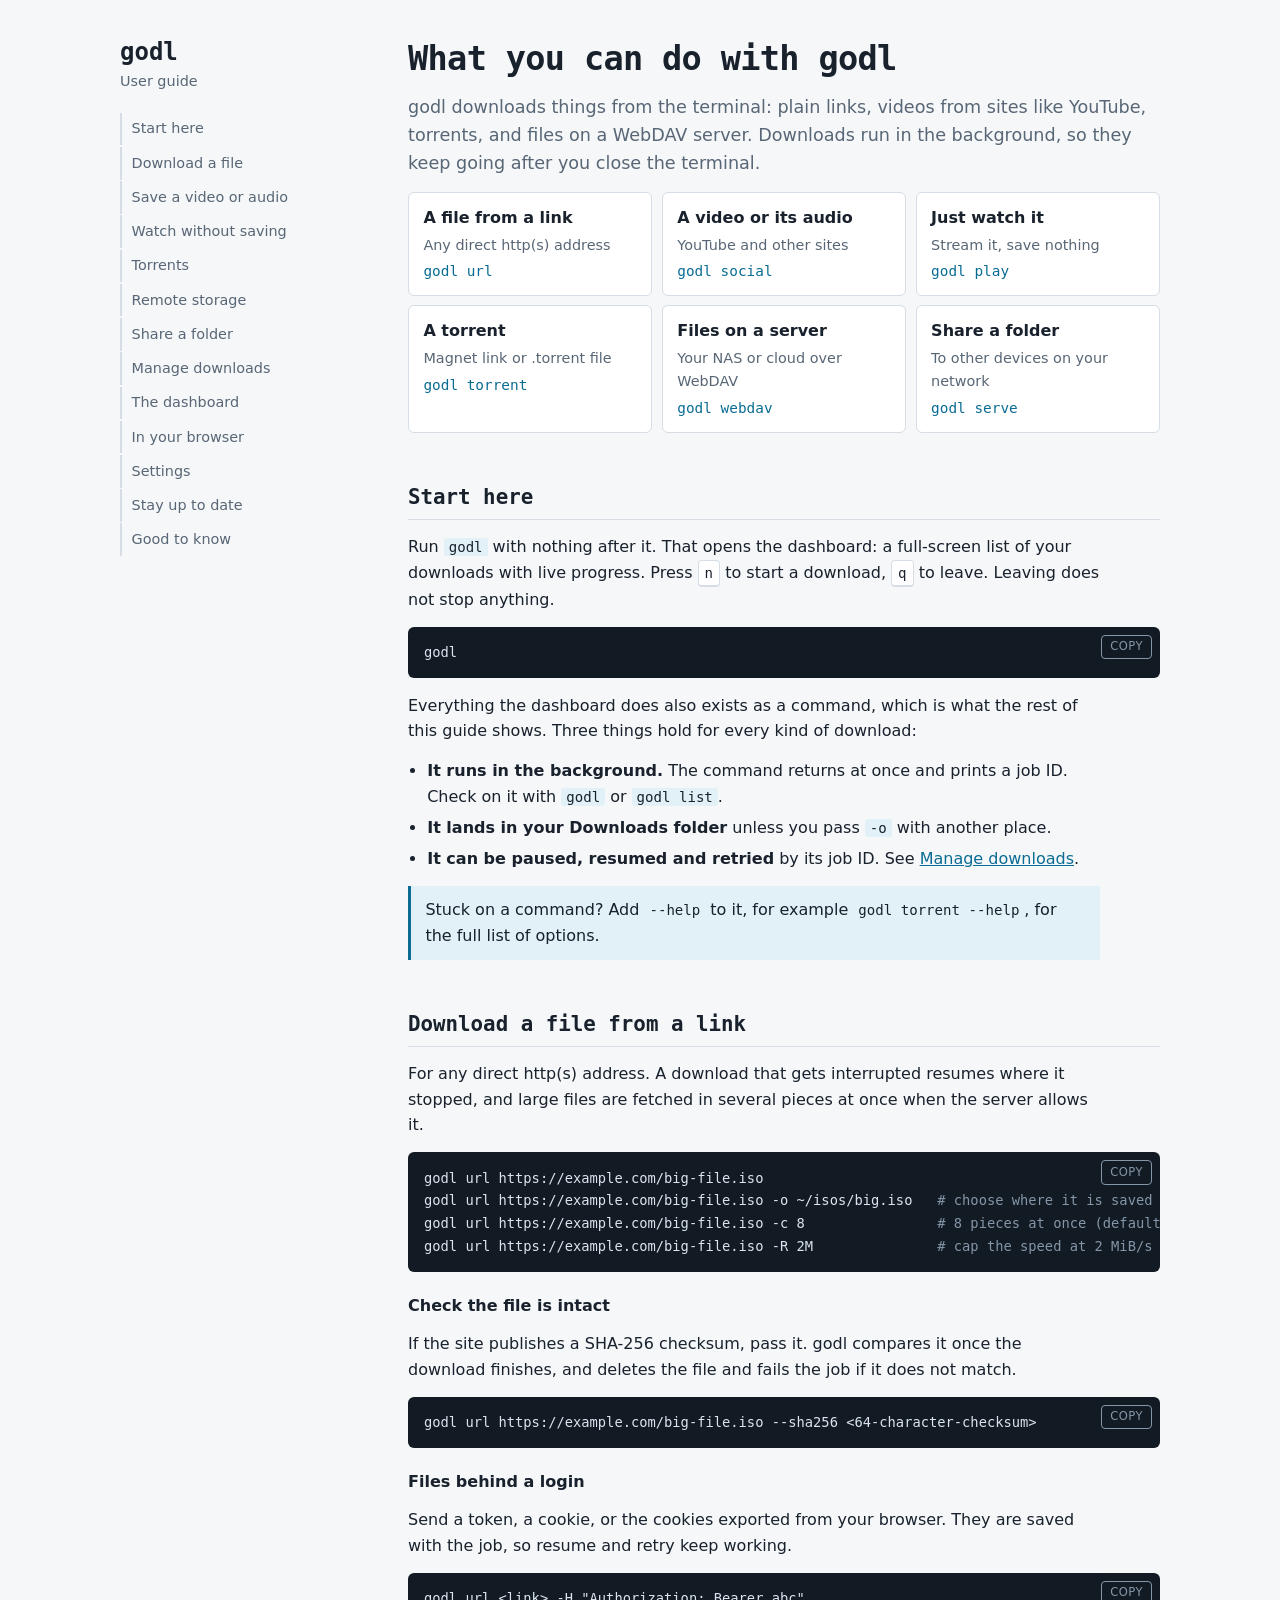
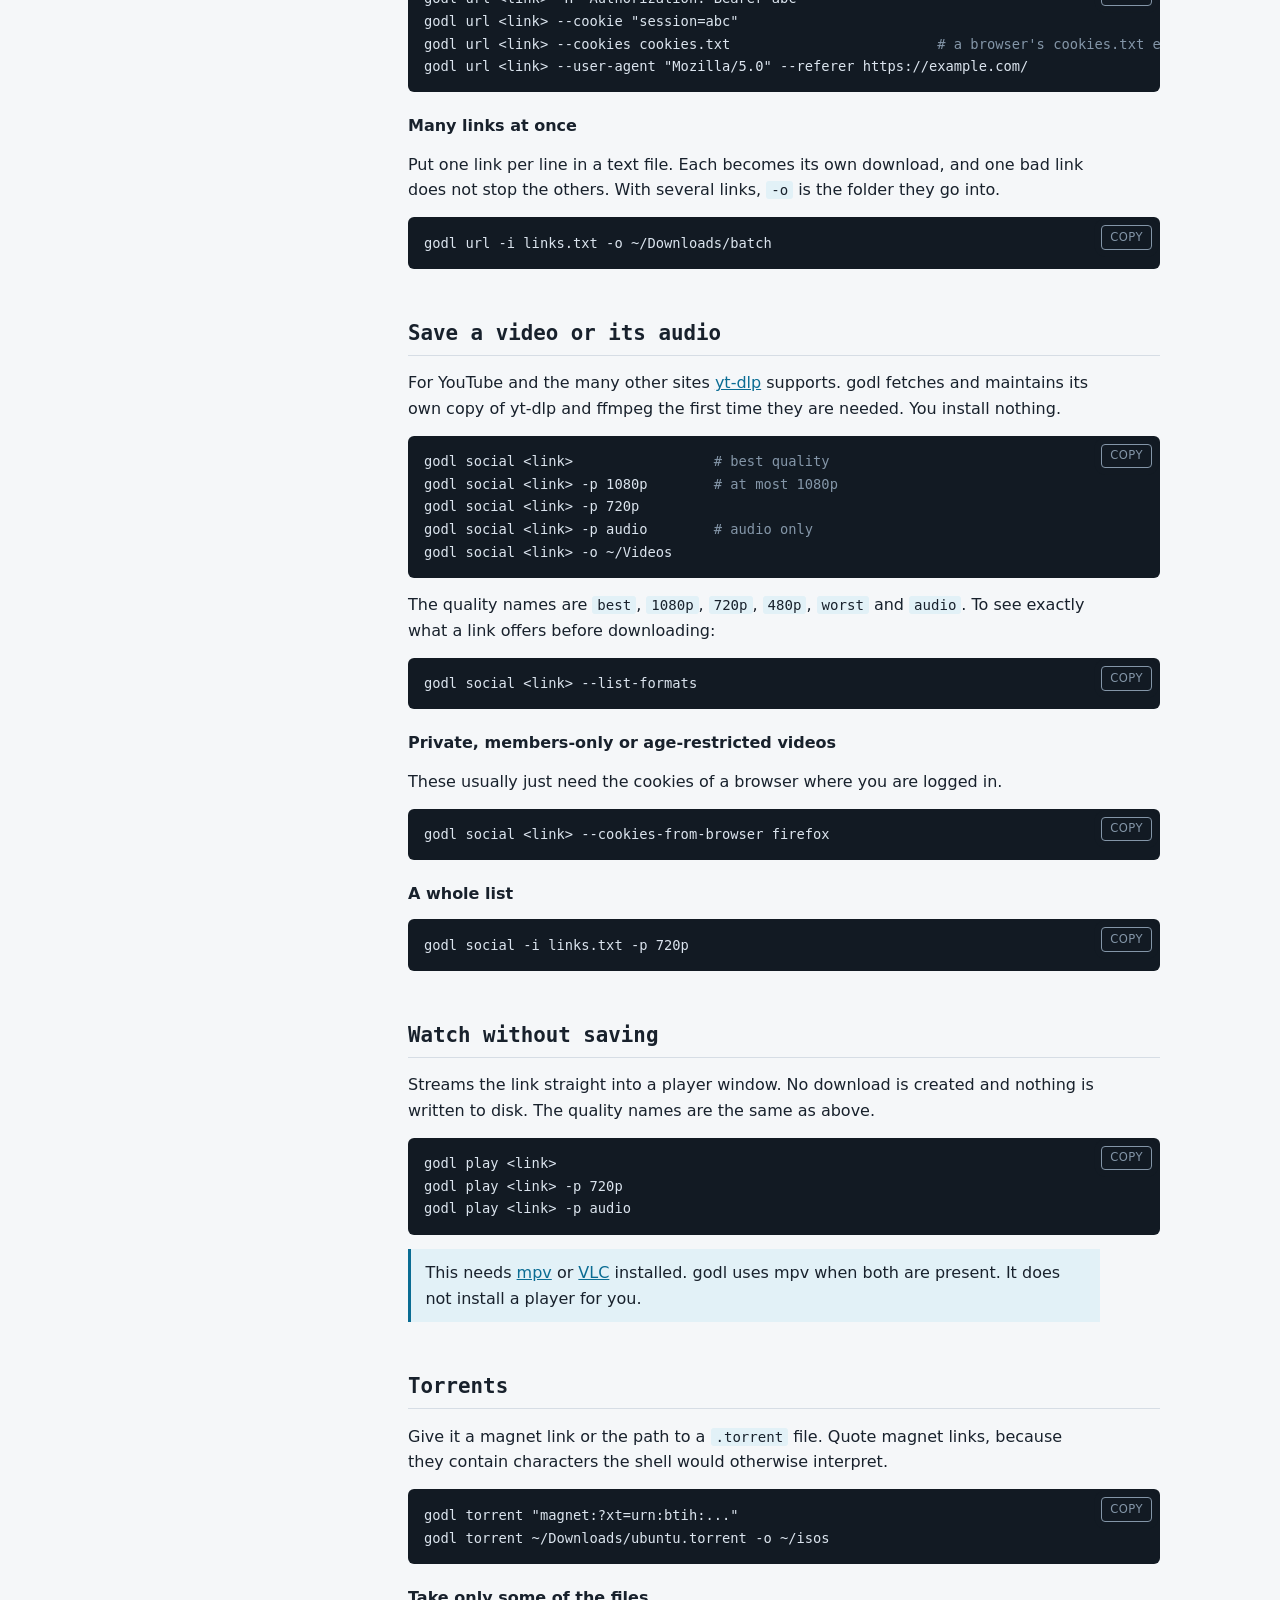
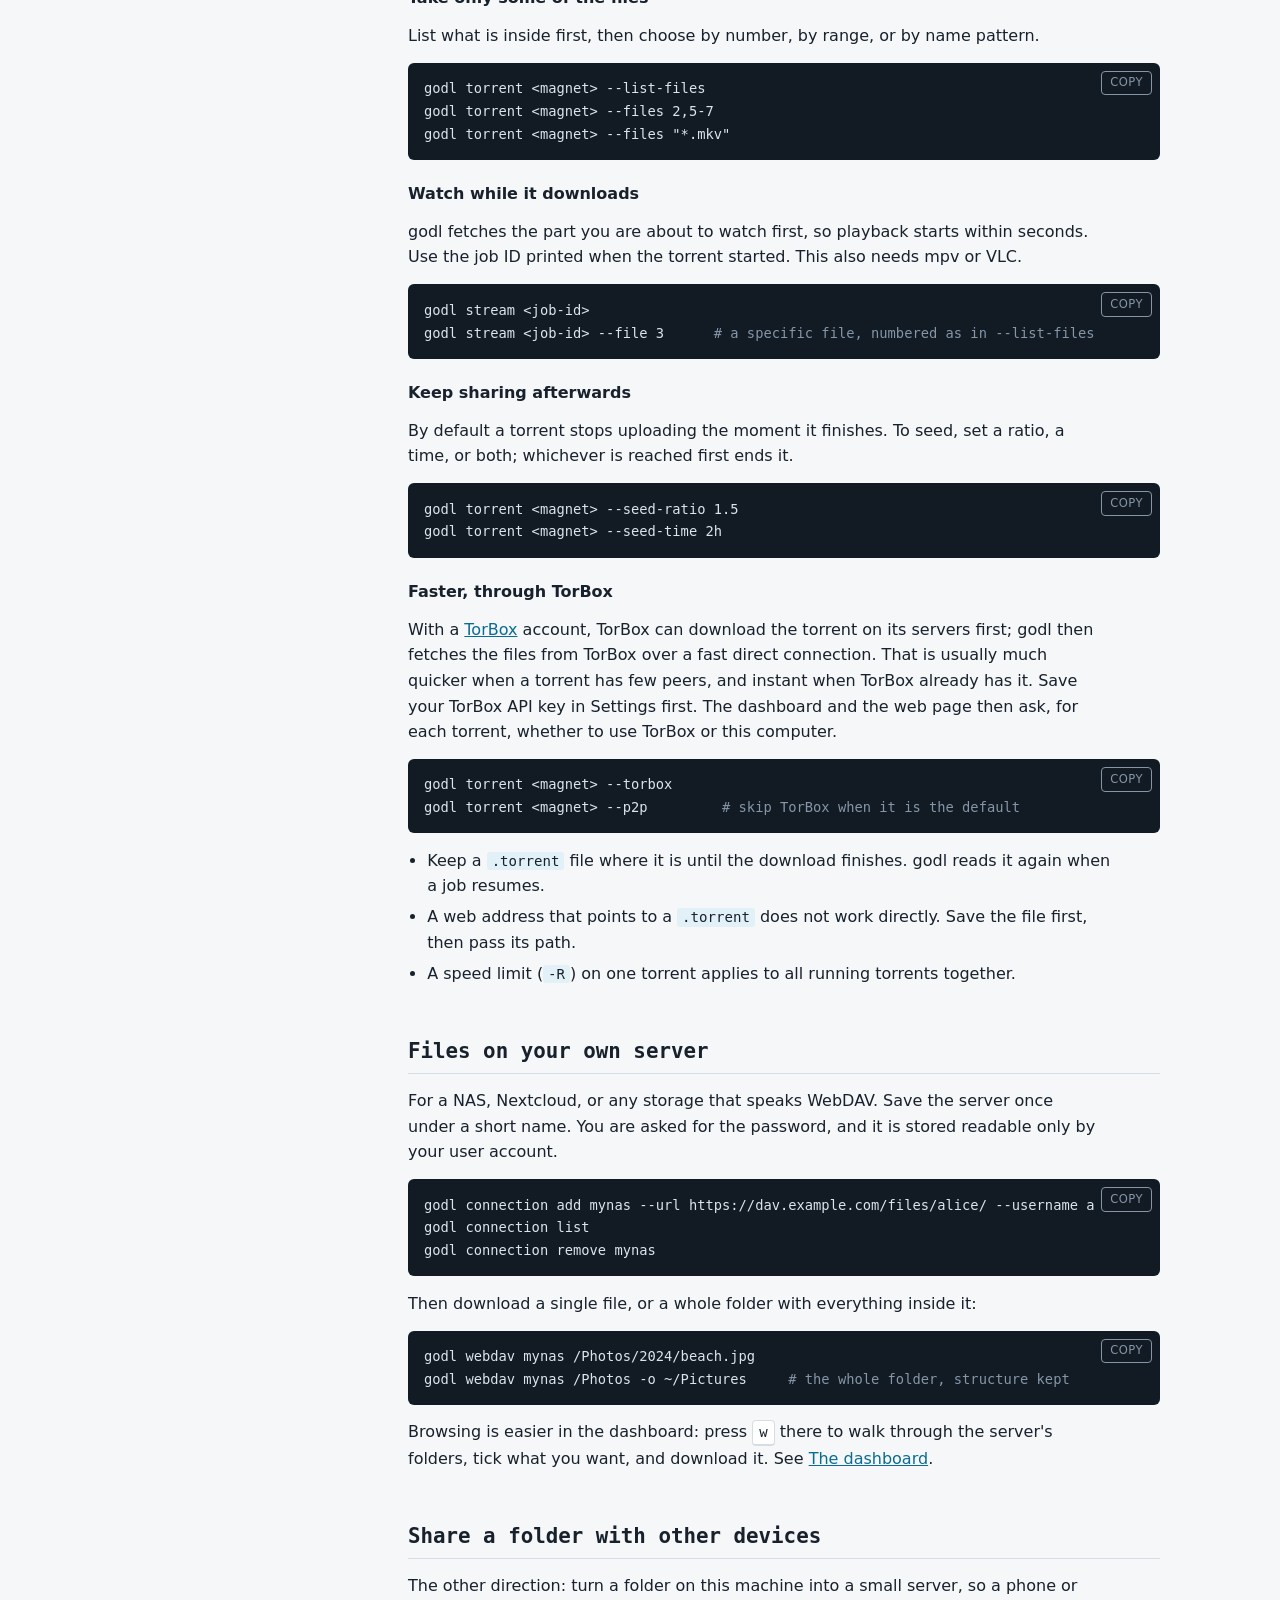
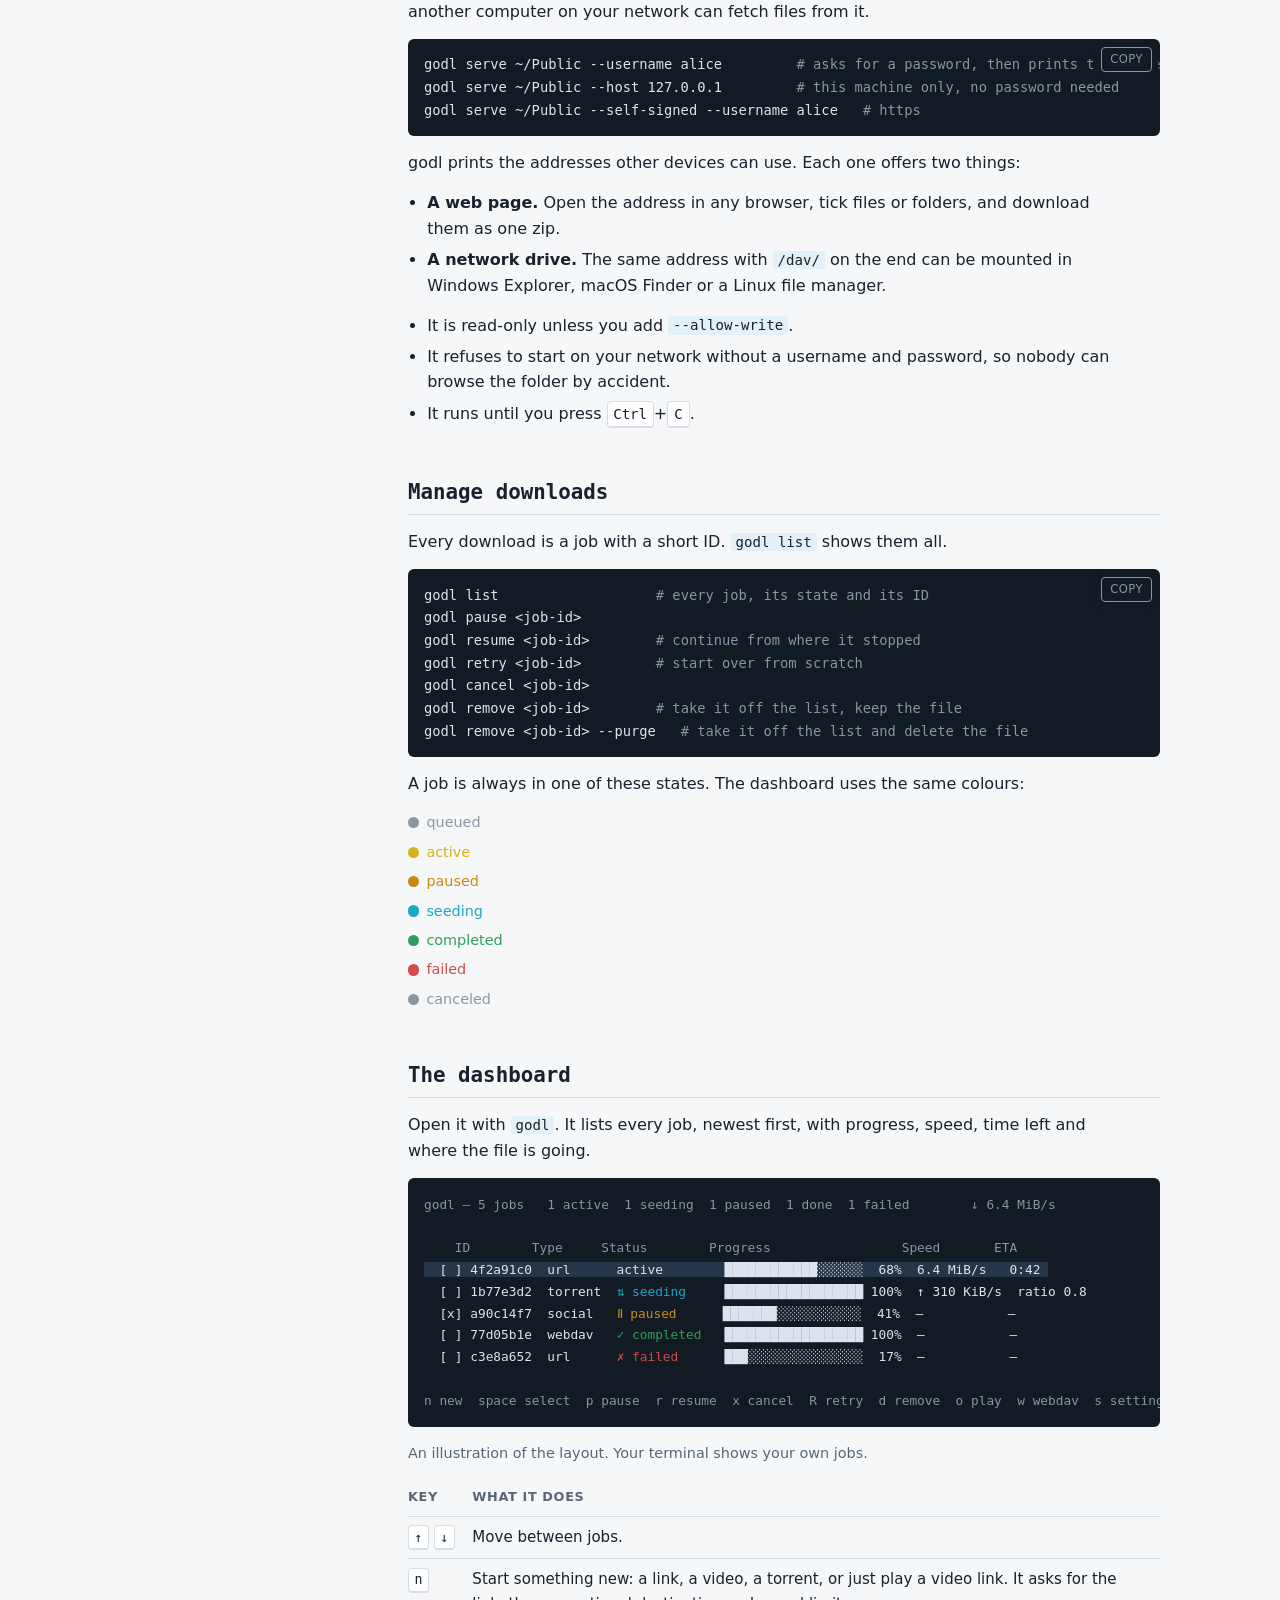
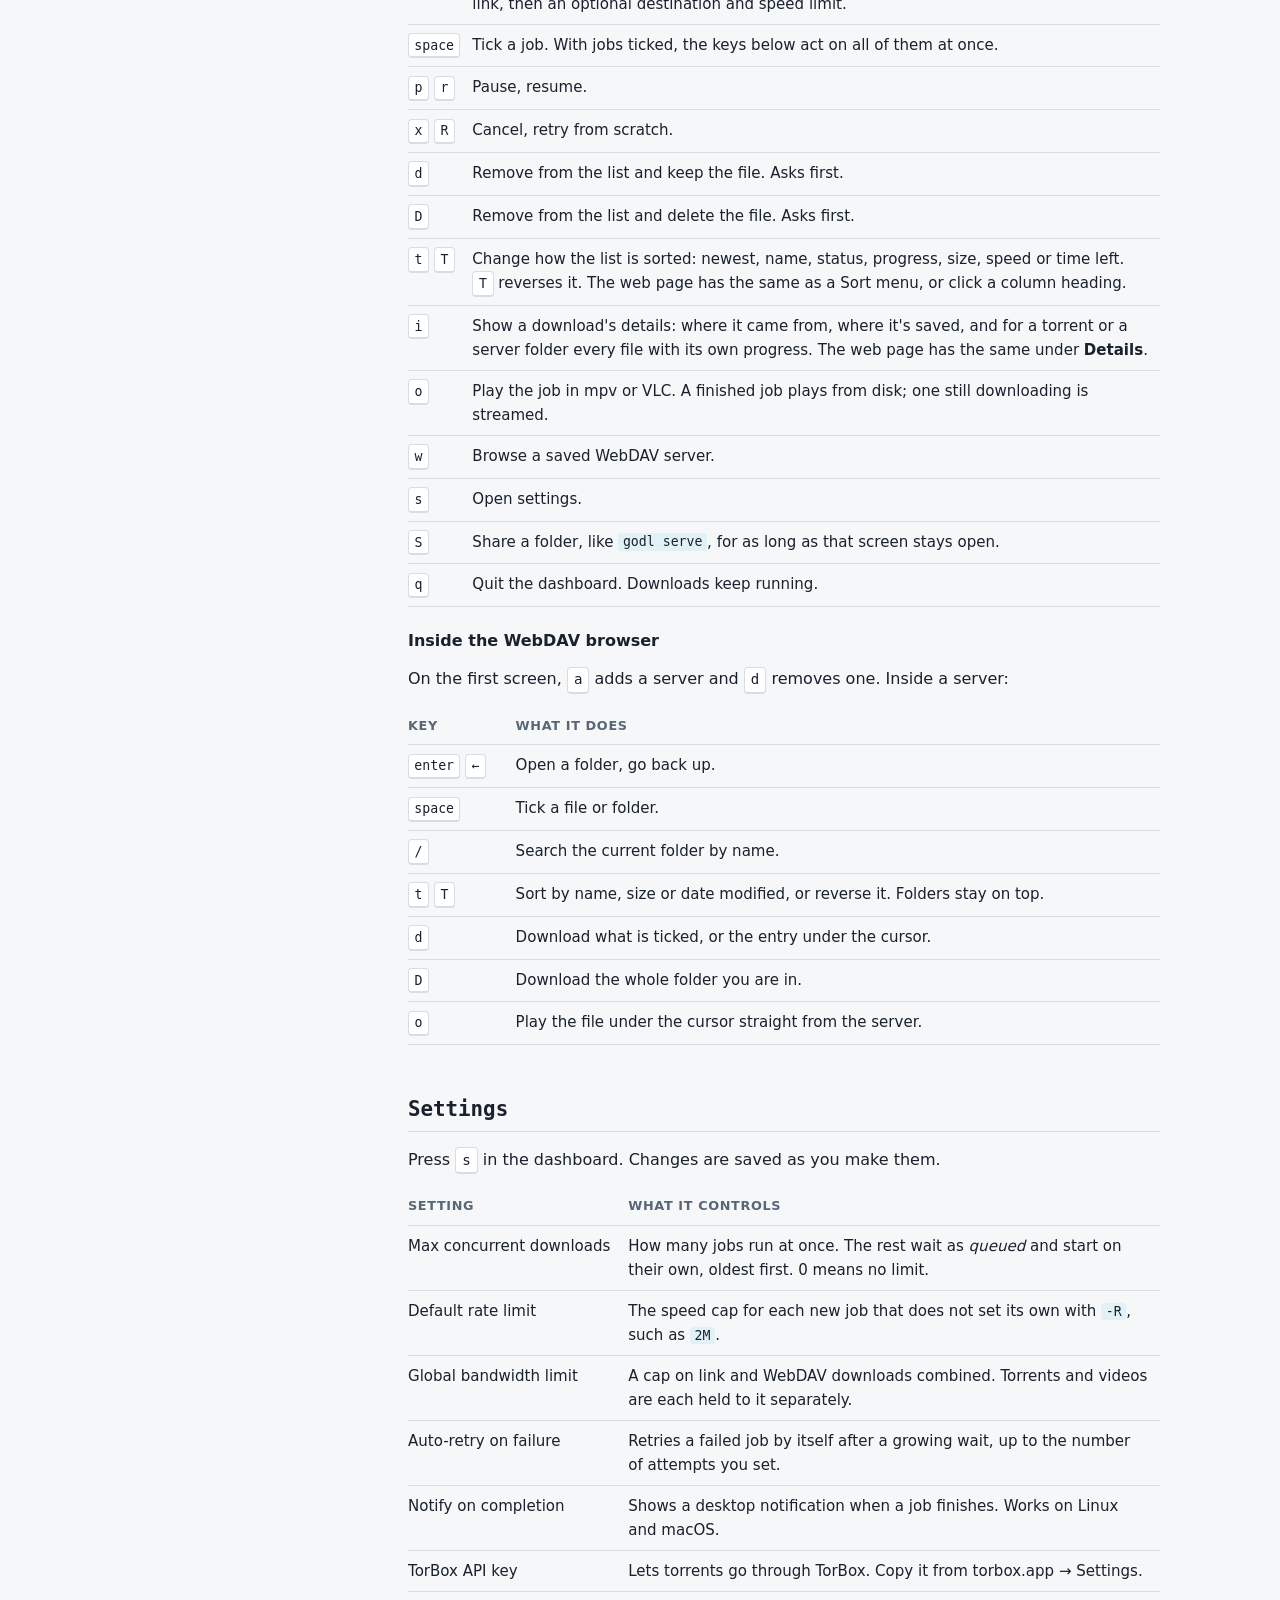
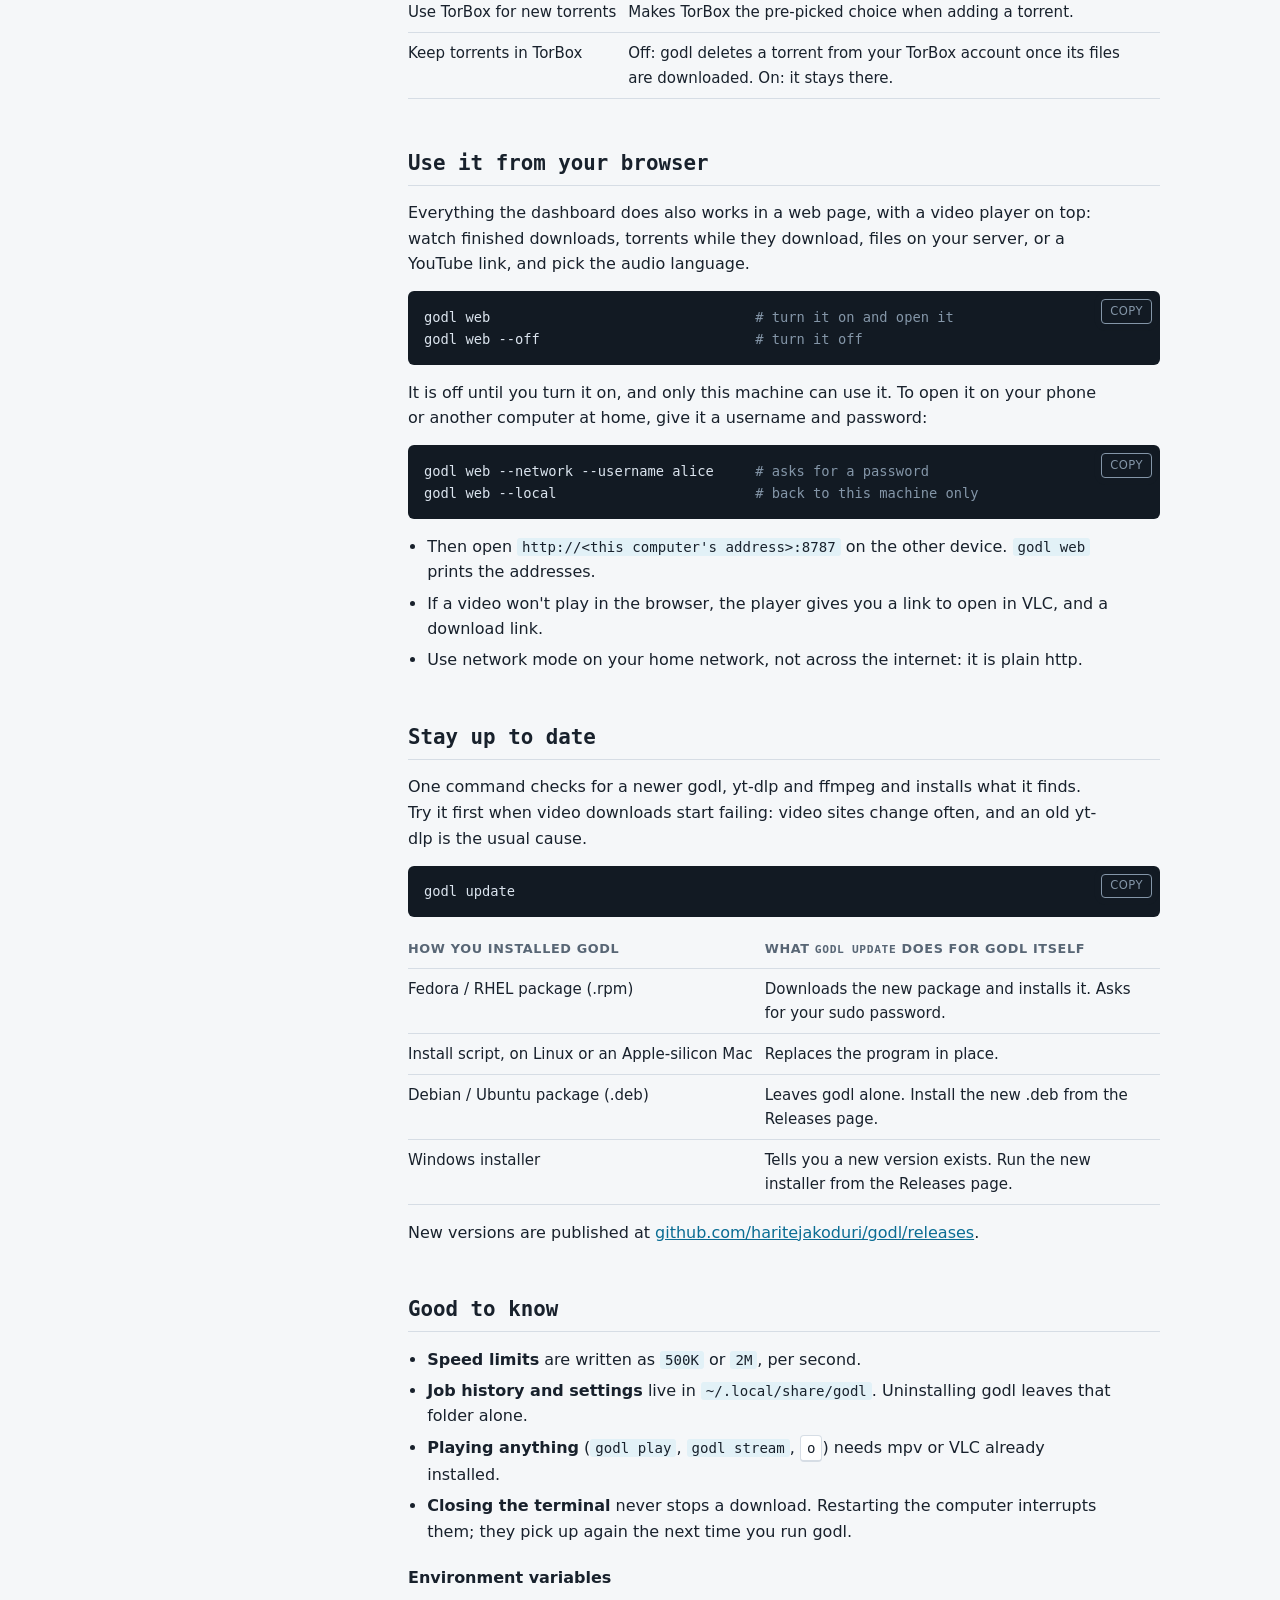
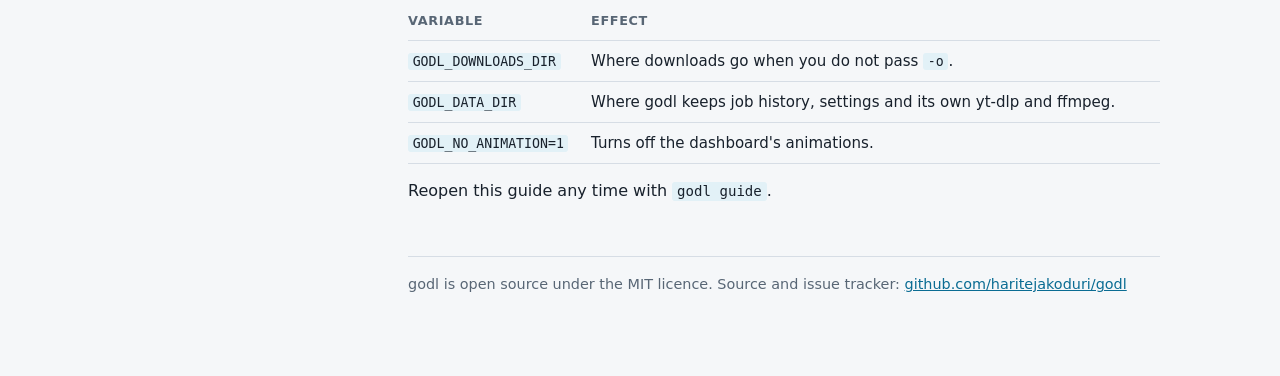
==== commit 67870dfb: "Download torrents through TorBox, chosen per torrent in the web page, the dashboard and the CLI Co-A" ====
--- a/internal/guide/guide.html
+++ b/internal/guide/guide.html
@@ -342,6 +342,11 @@
   <div class="term"><pre>godl torrent &lt;magnet&gt; --seed-ratio 1.5
 godl torrent &lt;magnet&gt; --seed-time 2h</pre></div>
 
+  <h3>Faster, through TorBox</h3>
+  <p>With a <a href="https://torbox.app">TorBox</a> account, TorBox can download the torrent on its servers first; godl then fetches the files from TorBox over a fast direct connection. That is usually much quicker when a torrent has few peers, and instant when TorBox already has it. Save your TorBox API key in Settings first. The dashboard and the web page then ask, for each torrent, whether to use TorBox or this computer.</p>
+  <div class="term"><pre>godl torrent &lt;magnet&gt; --torbox
+godl torrent &lt;magnet&gt; --p2p         <span class="c"># skip TorBox when it is the default</span></pre></div>
+
   <ul>
     <li>Keep a <code>.torrent</code> file where it is until the download finishes. godl reads it again when a job resumes.</li>
     <li>A web address that points to a <code>.torrent</code> does not work directly. Save the file first, then pass its path.</li>
@@ -468,6 +473,9 @@
       <tr><td>Global bandwidth limit</td><td>A cap on link and WebDAV downloads combined. Torrents and videos are each held to it separately.</td></tr>
       <tr><td>Auto-retry on failure</td><td>Retries a failed job by itself after a growing wait, up to the number of attempts you set.</td></tr>
       <tr><td>Notify on completion</td><td>Shows a desktop notification when a job finishes. Works on Linux and macOS.</td></tr>
+      <tr><td>TorBox API key</td><td>Lets torrents go through TorBox. Copy it from torbox.app → Settings.</td></tr>
+      <tr><td>Use TorBox for new torrents</td><td>Makes TorBox the pre-picked choice when adding a torrent.</td></tr>
+      <tr><td>Keep torrents in TorBox</td><td>Off: godl deletes a torrent from your TorBox account once its files are downloaded. On: it stays there.</td></tr>
     </tbody>
   </table>
   </div>
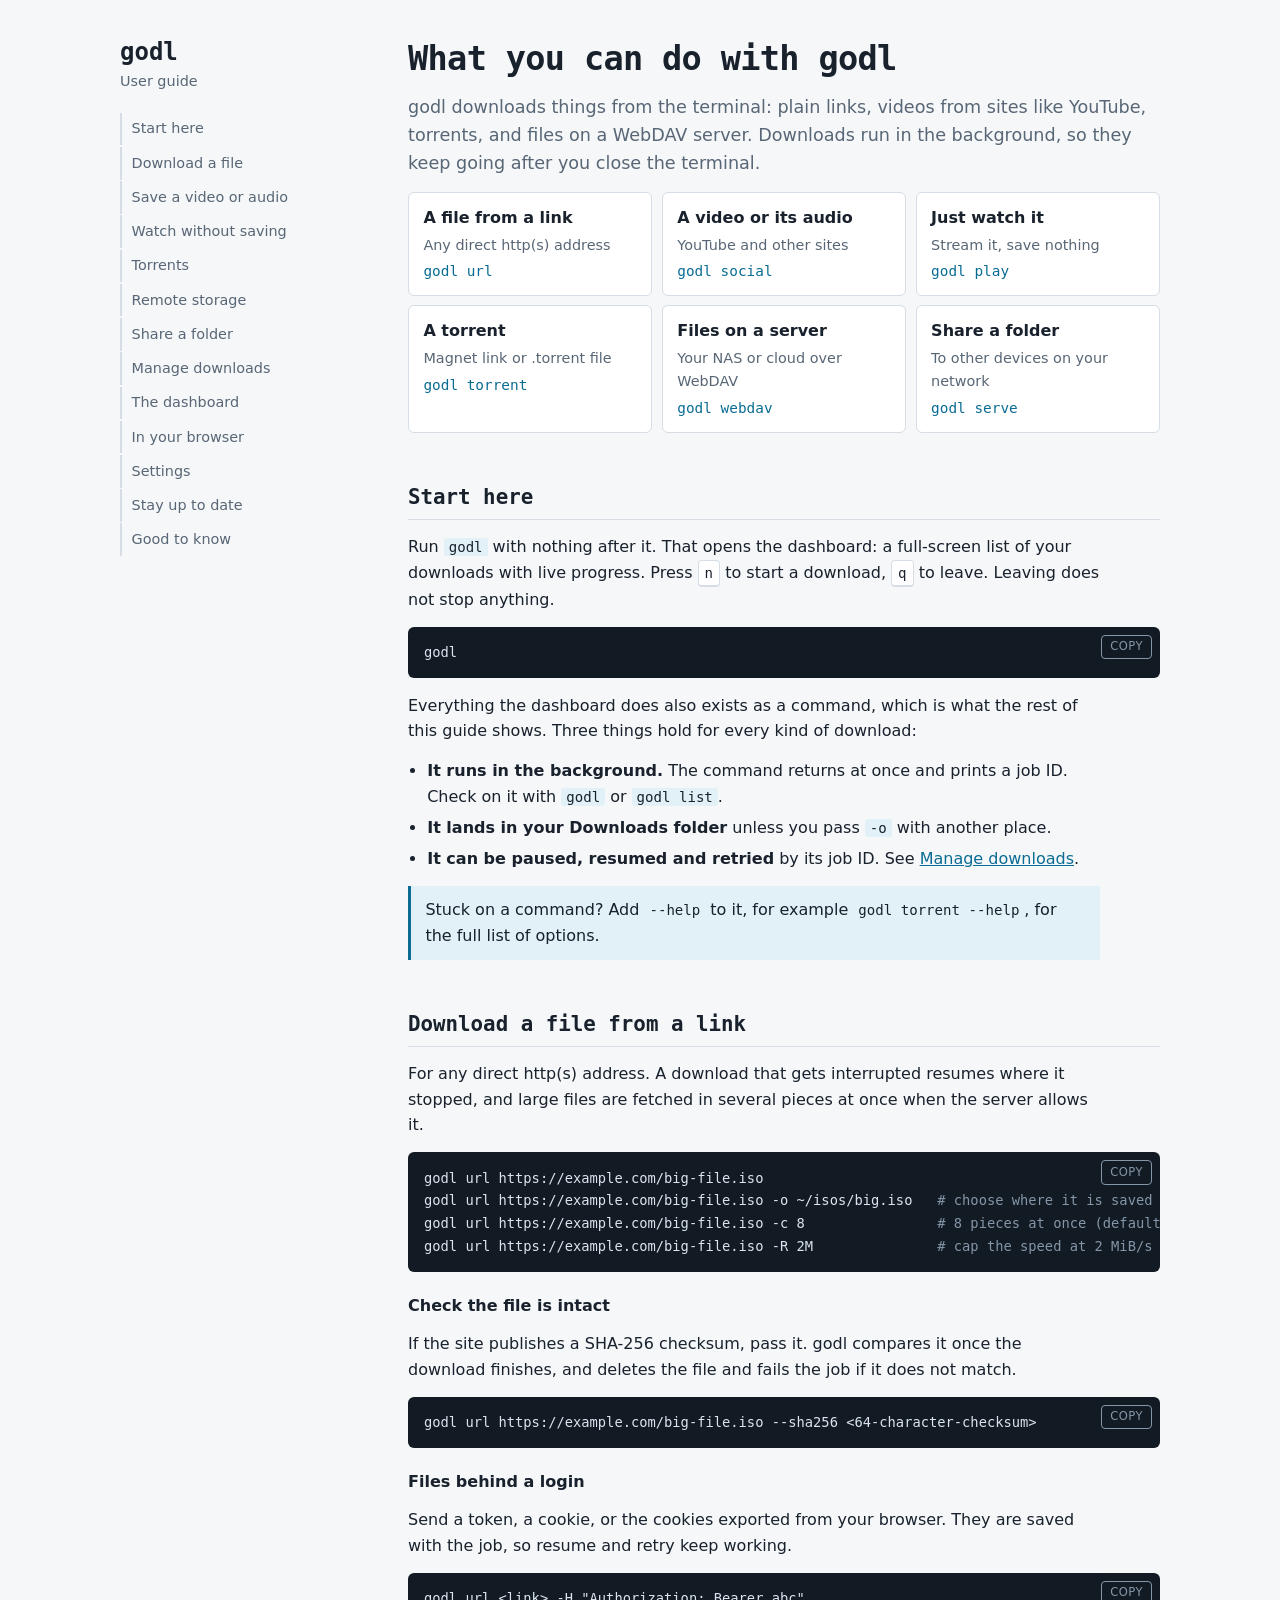
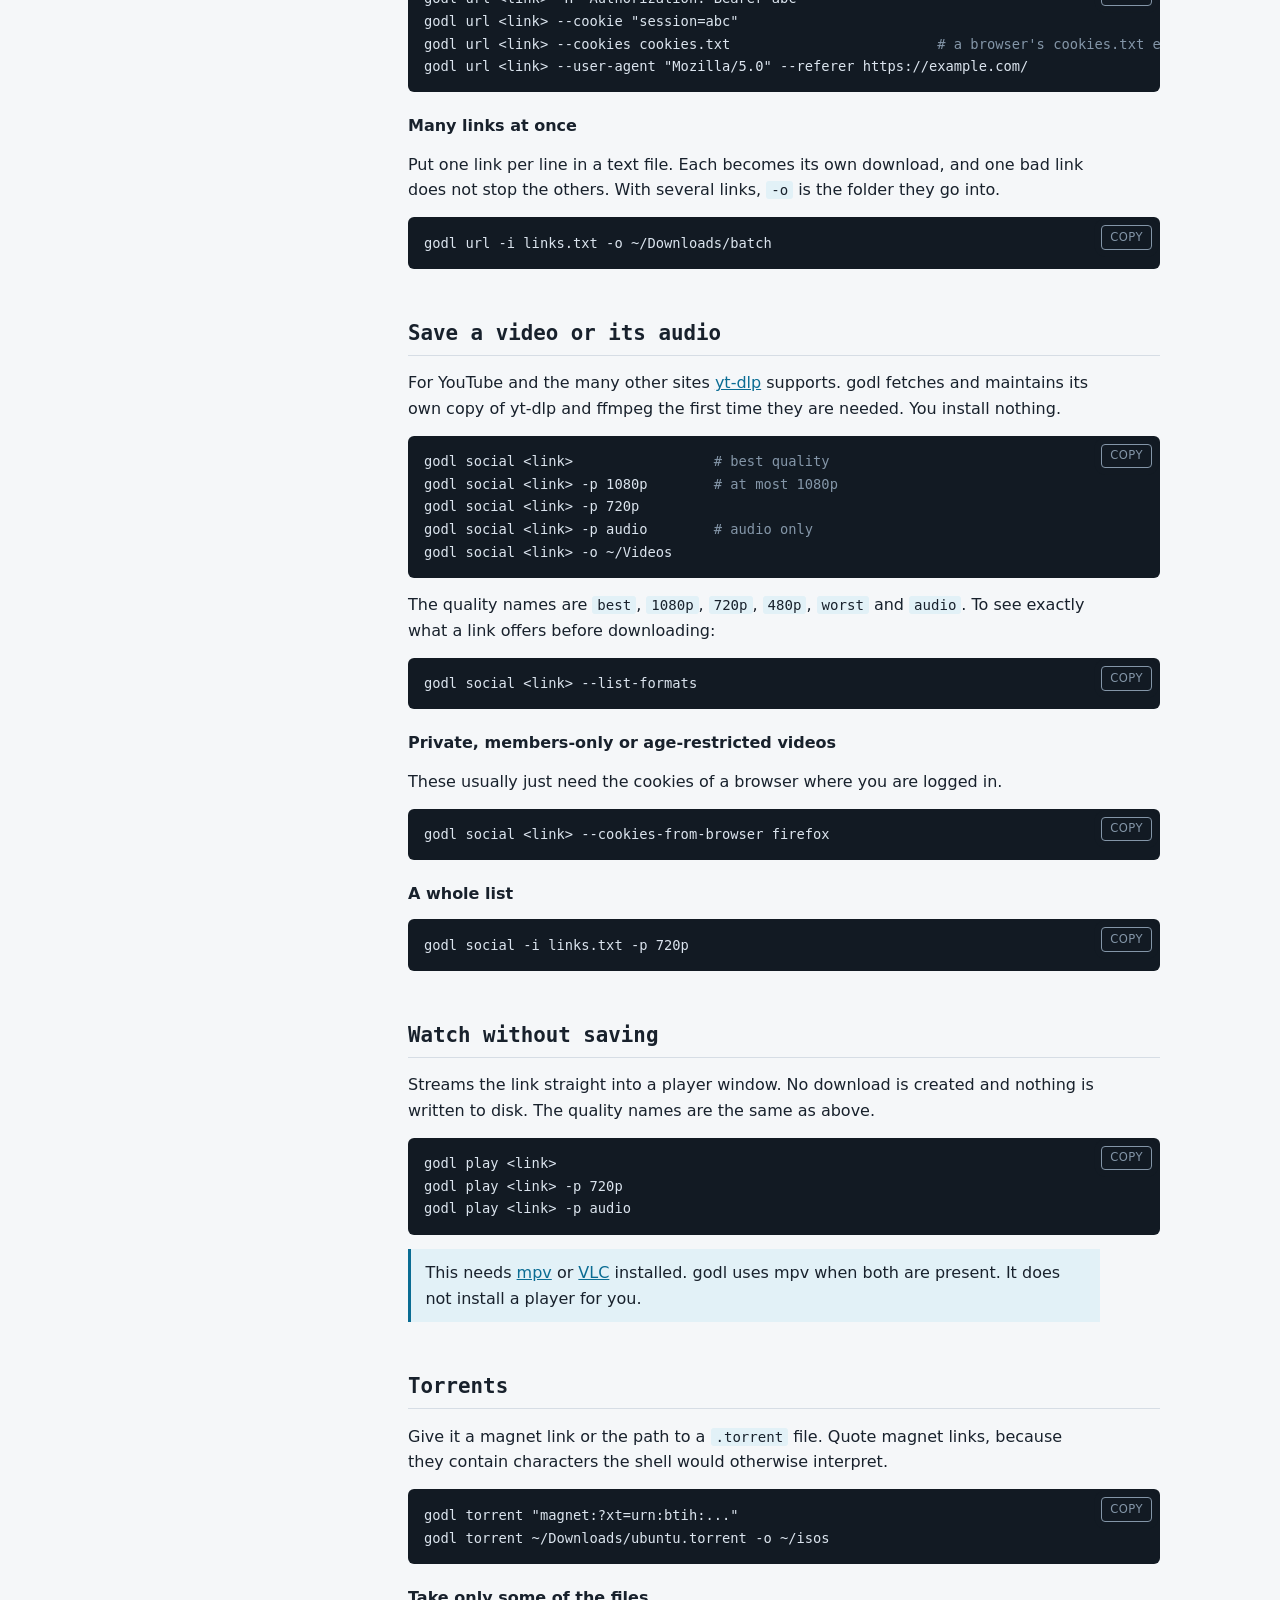
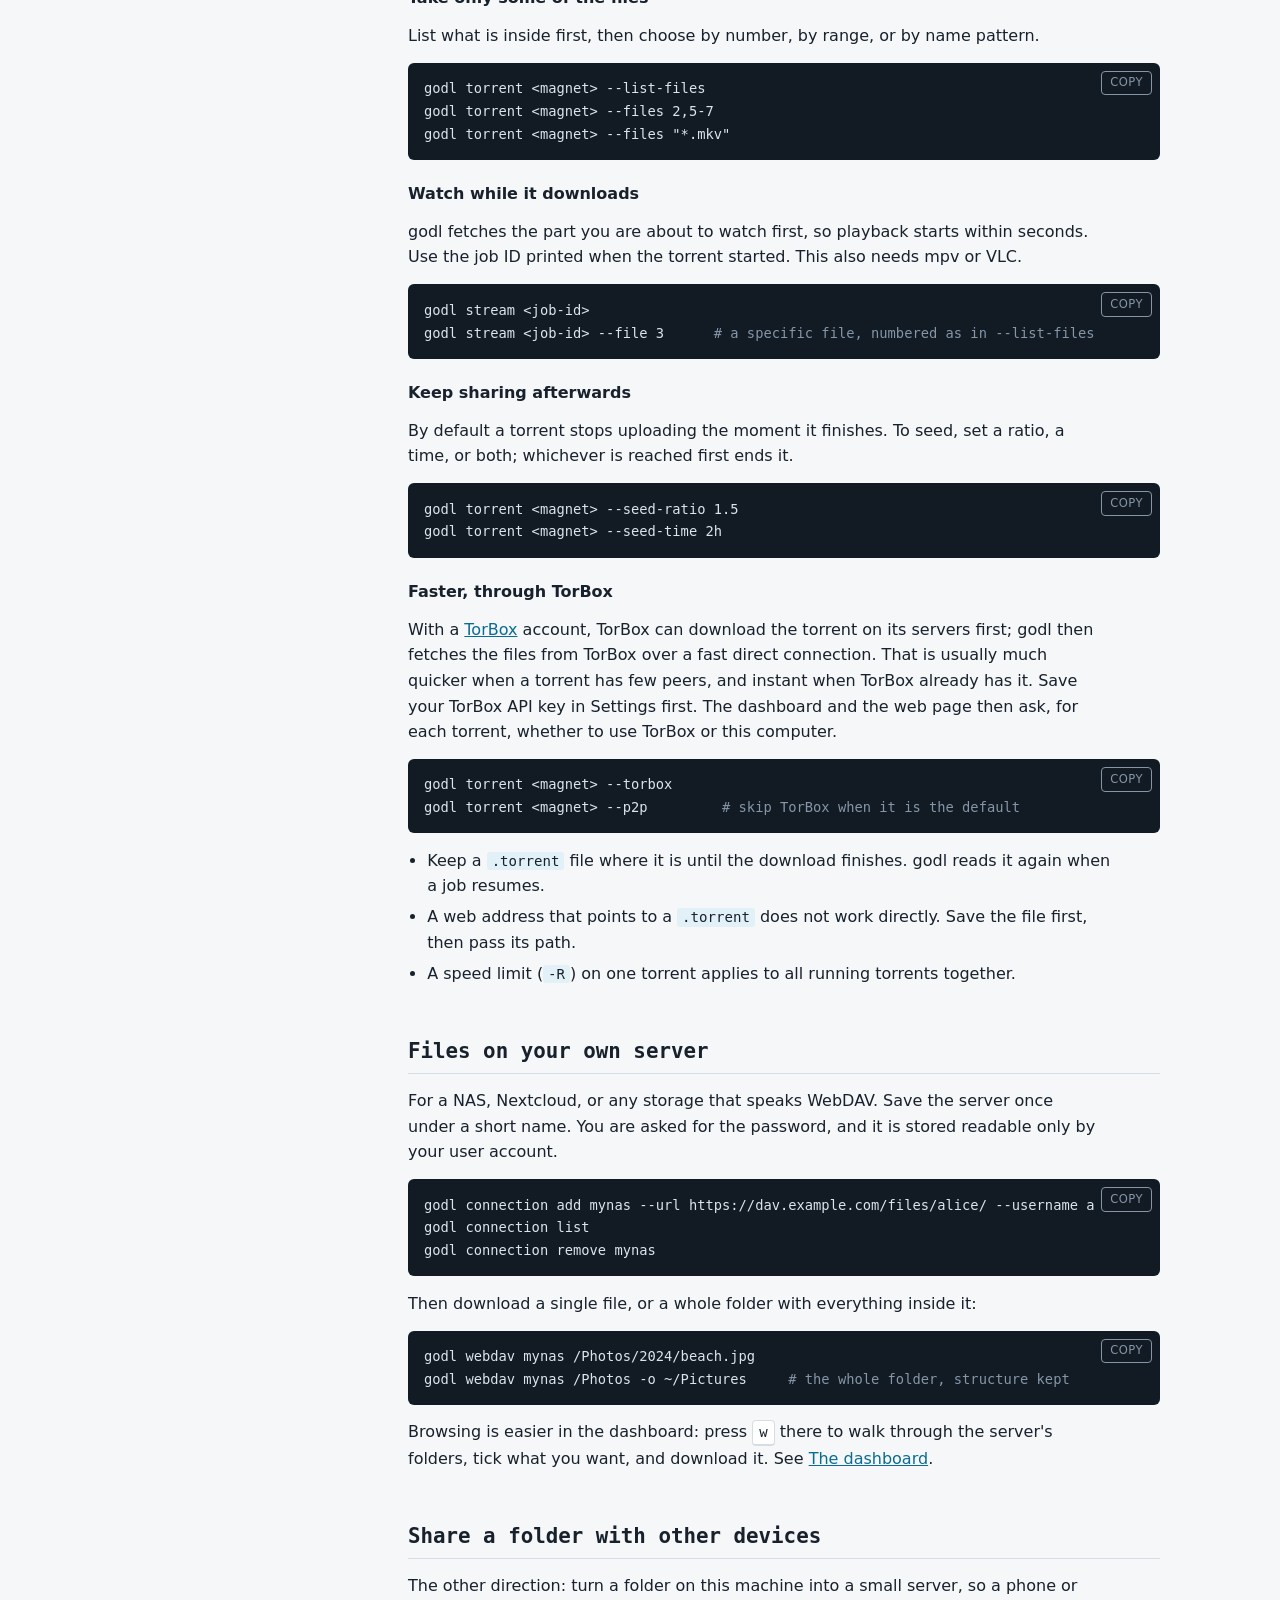
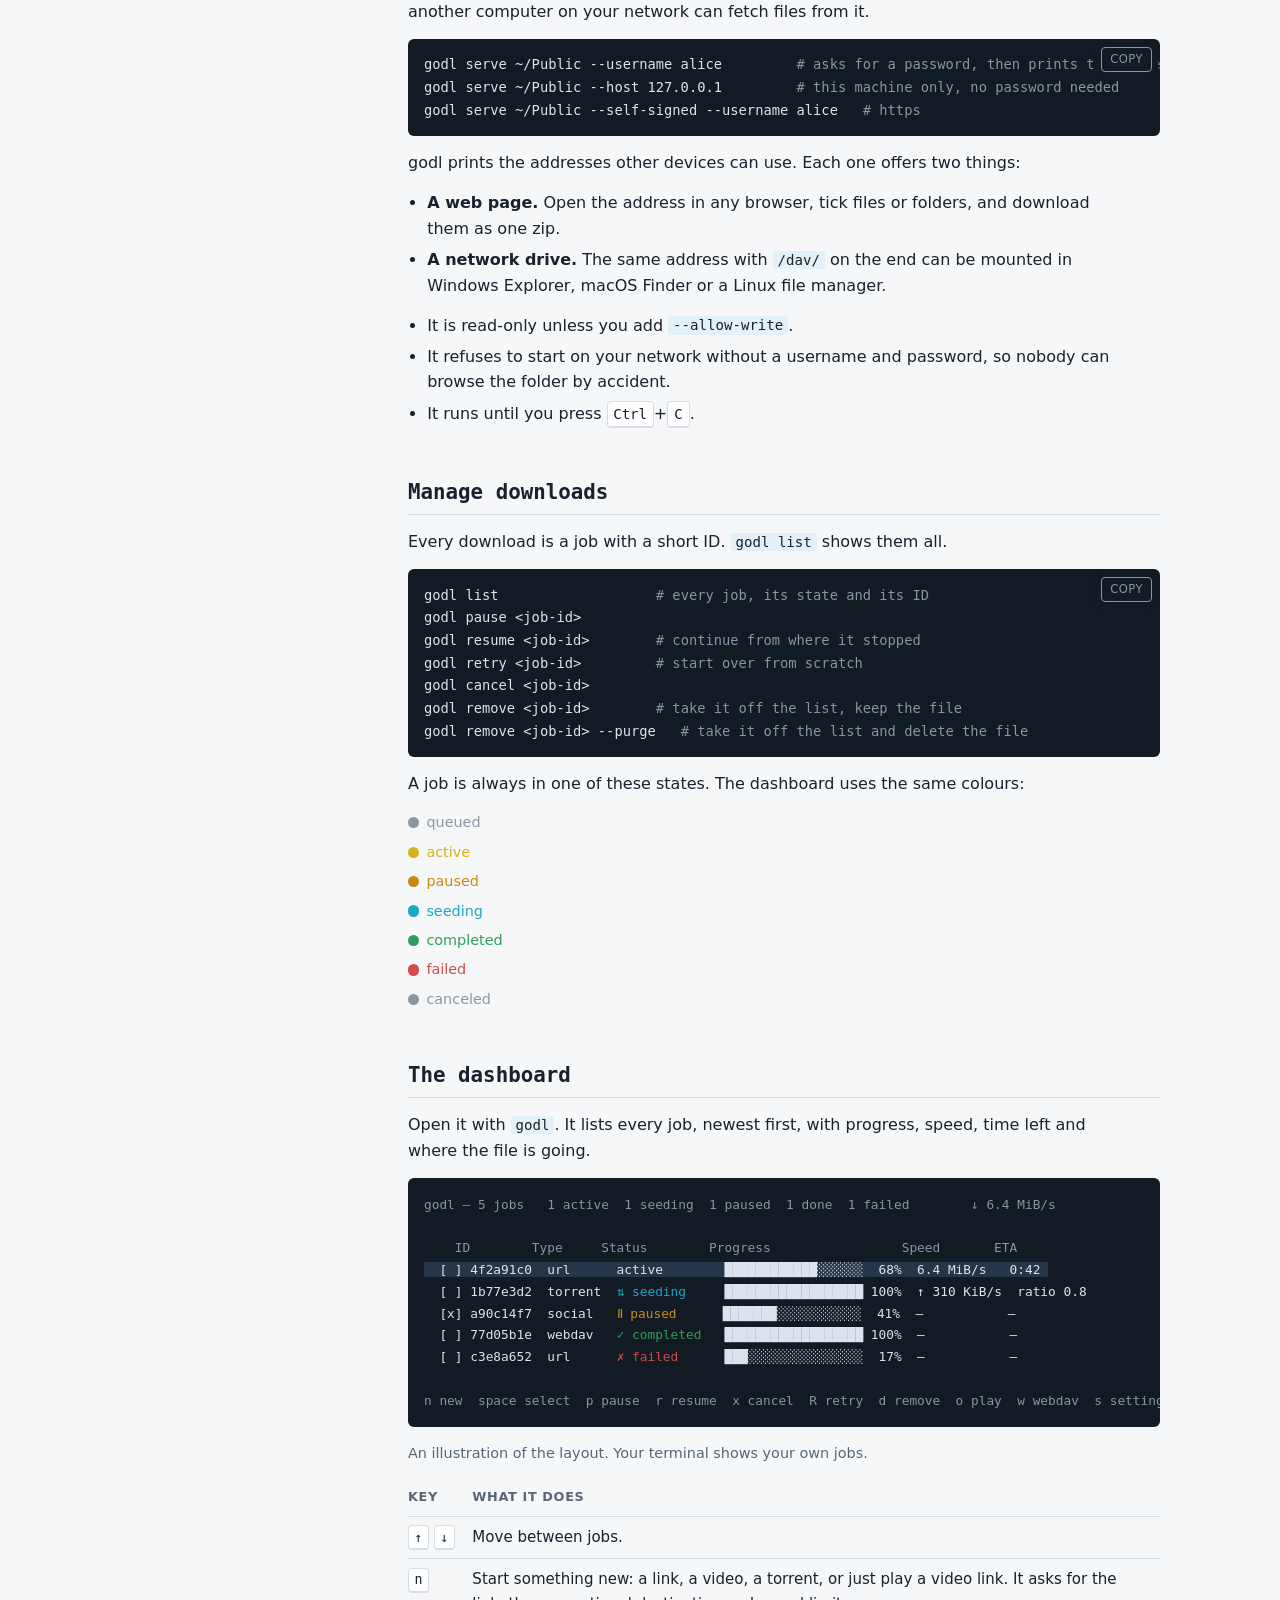
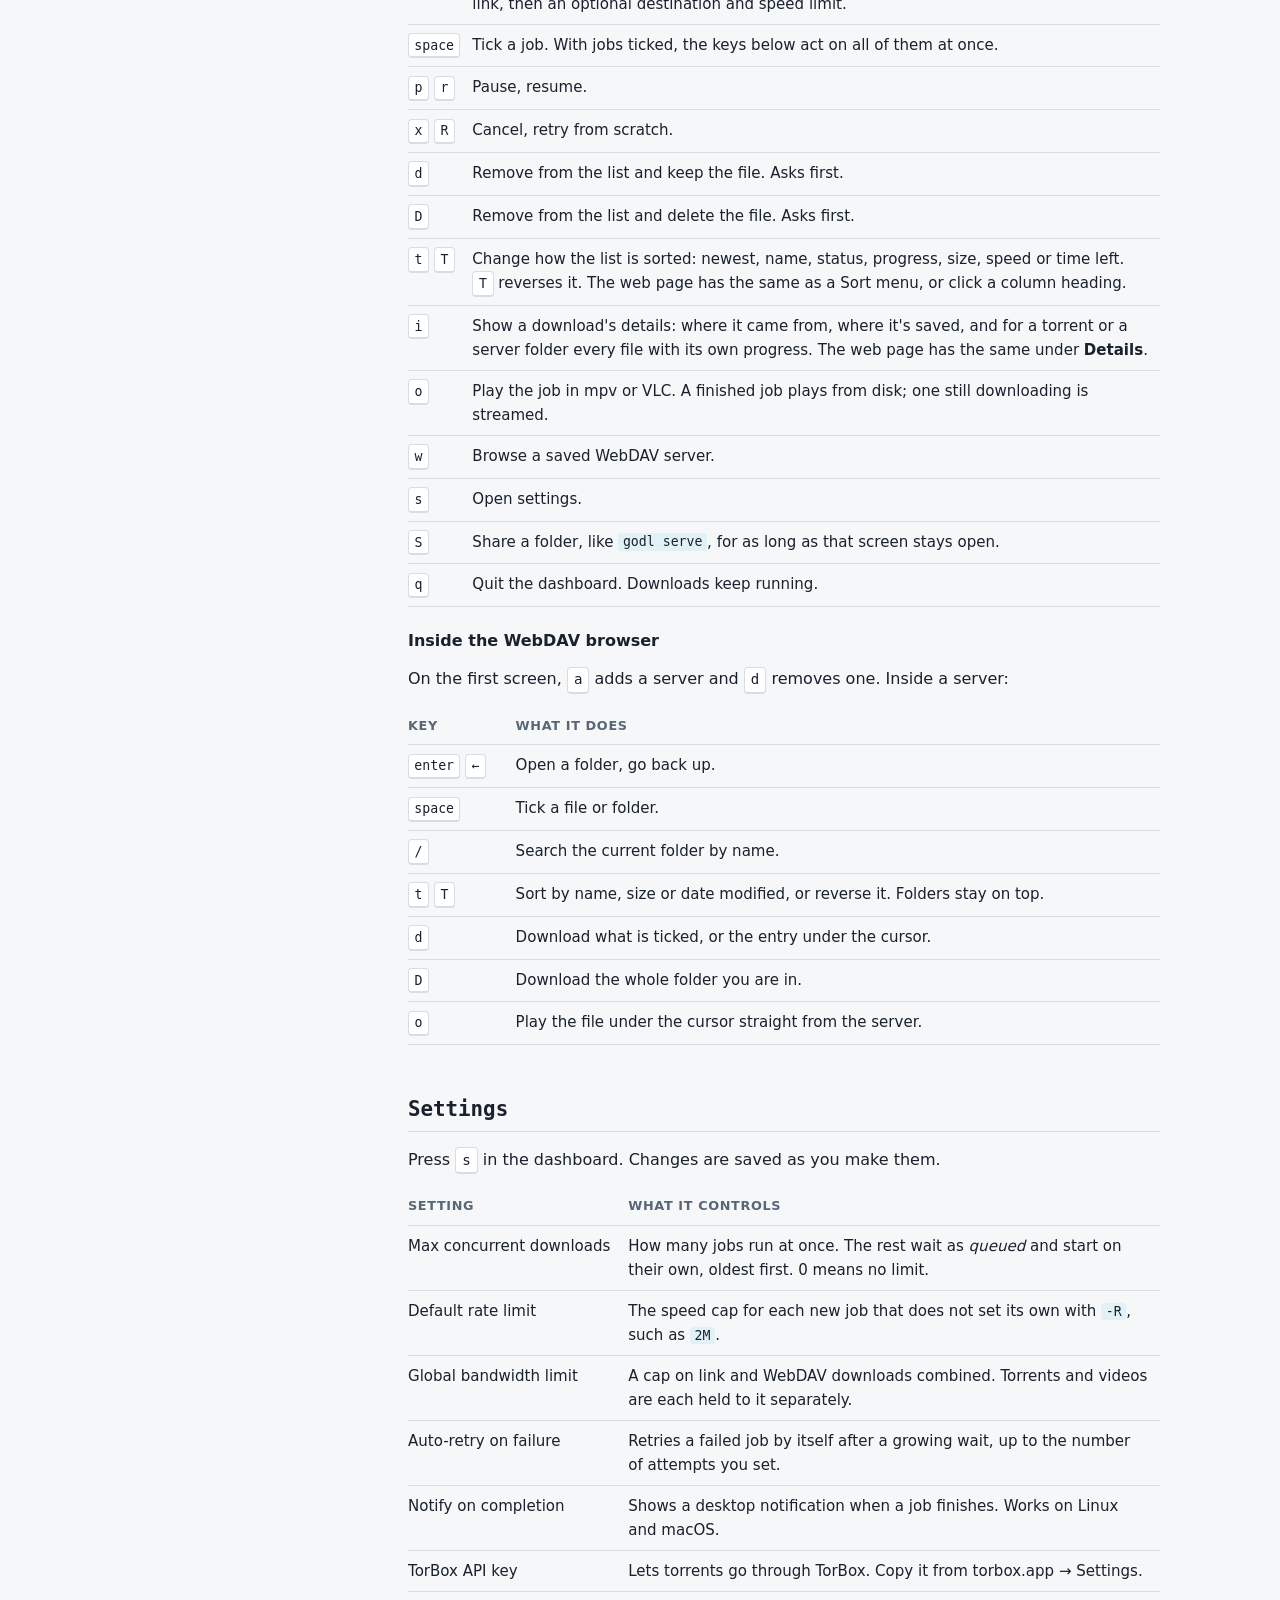
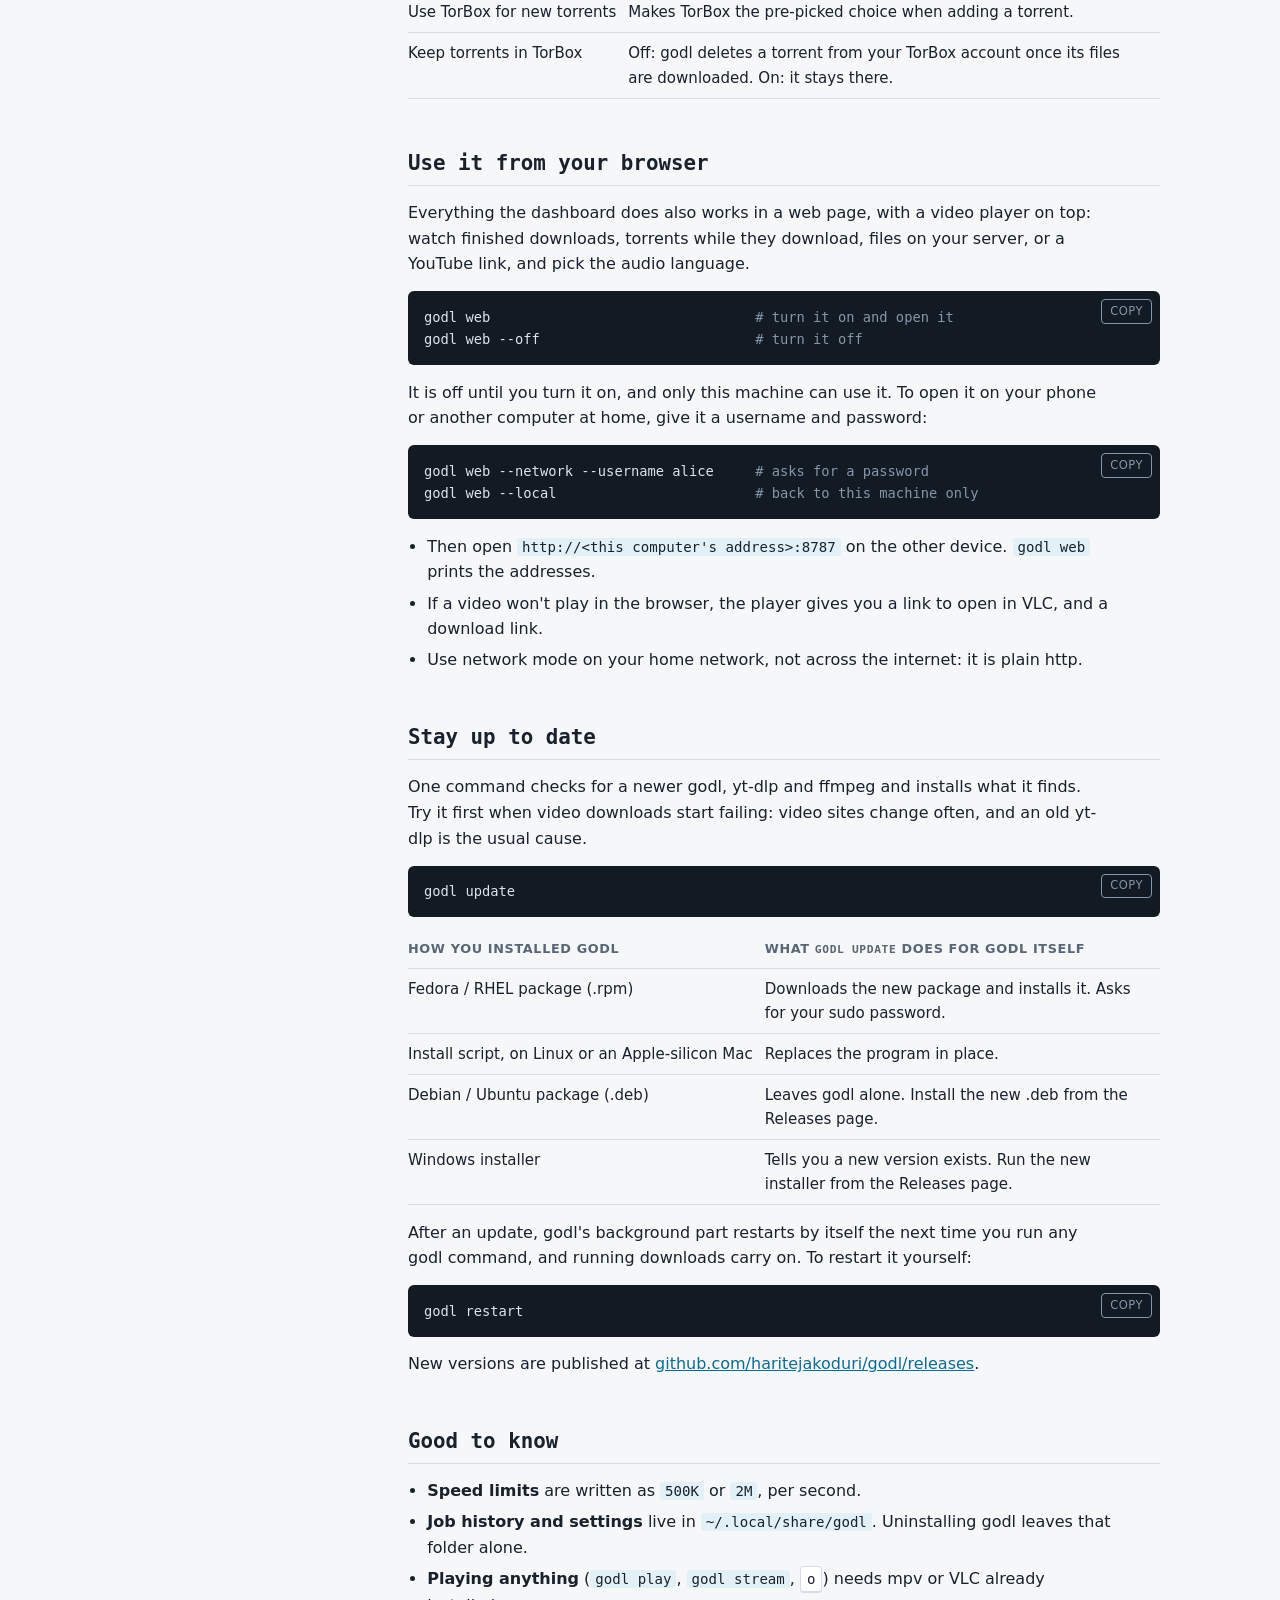
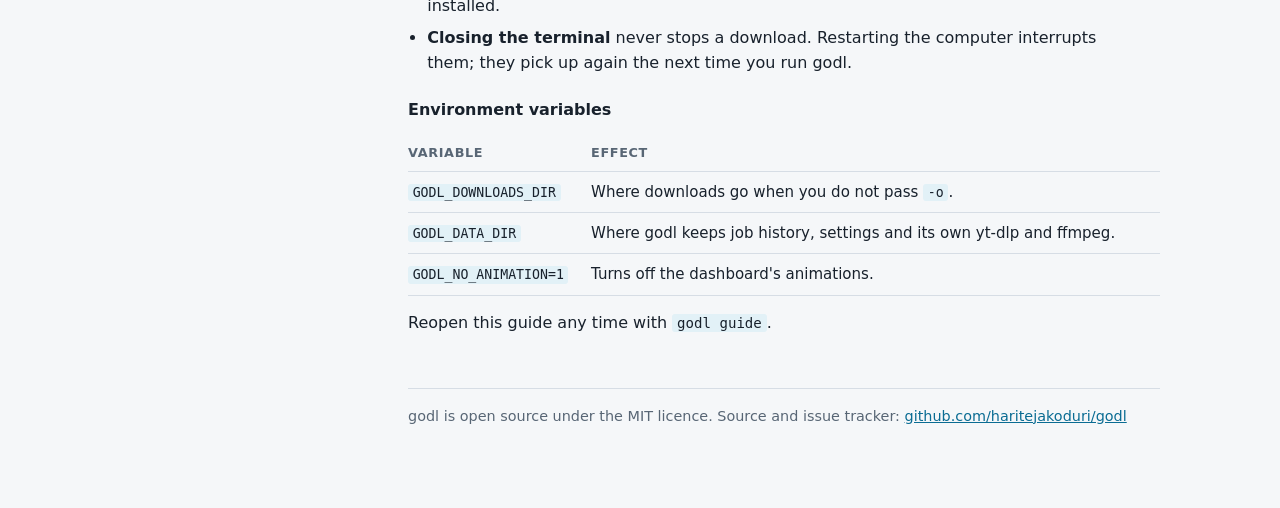
==== commit 2589bf40: "Replace a daemon left over from an older godl, and add `godl restart` A daemon still running from be" ====
--- a/internal/guide/guide.html
+++ b/internal/guide/guide.html
@@ -511,6 +511,8 @@
     </tbody>
   </table>
   </div>
+  <p>After an update, godl's background part restarts by itself the next time you run any godl command, and running downloads carry on. To restart it yourself:</p>
+  <div class="term"><pre>godl restart</pre></div>
   <p>New versions are published at <a href="https://github.com/haritejakoduri/godl/releases/latest">github.com/haritejakoduri/godl/releases</a>.</p>
 </section>
 
